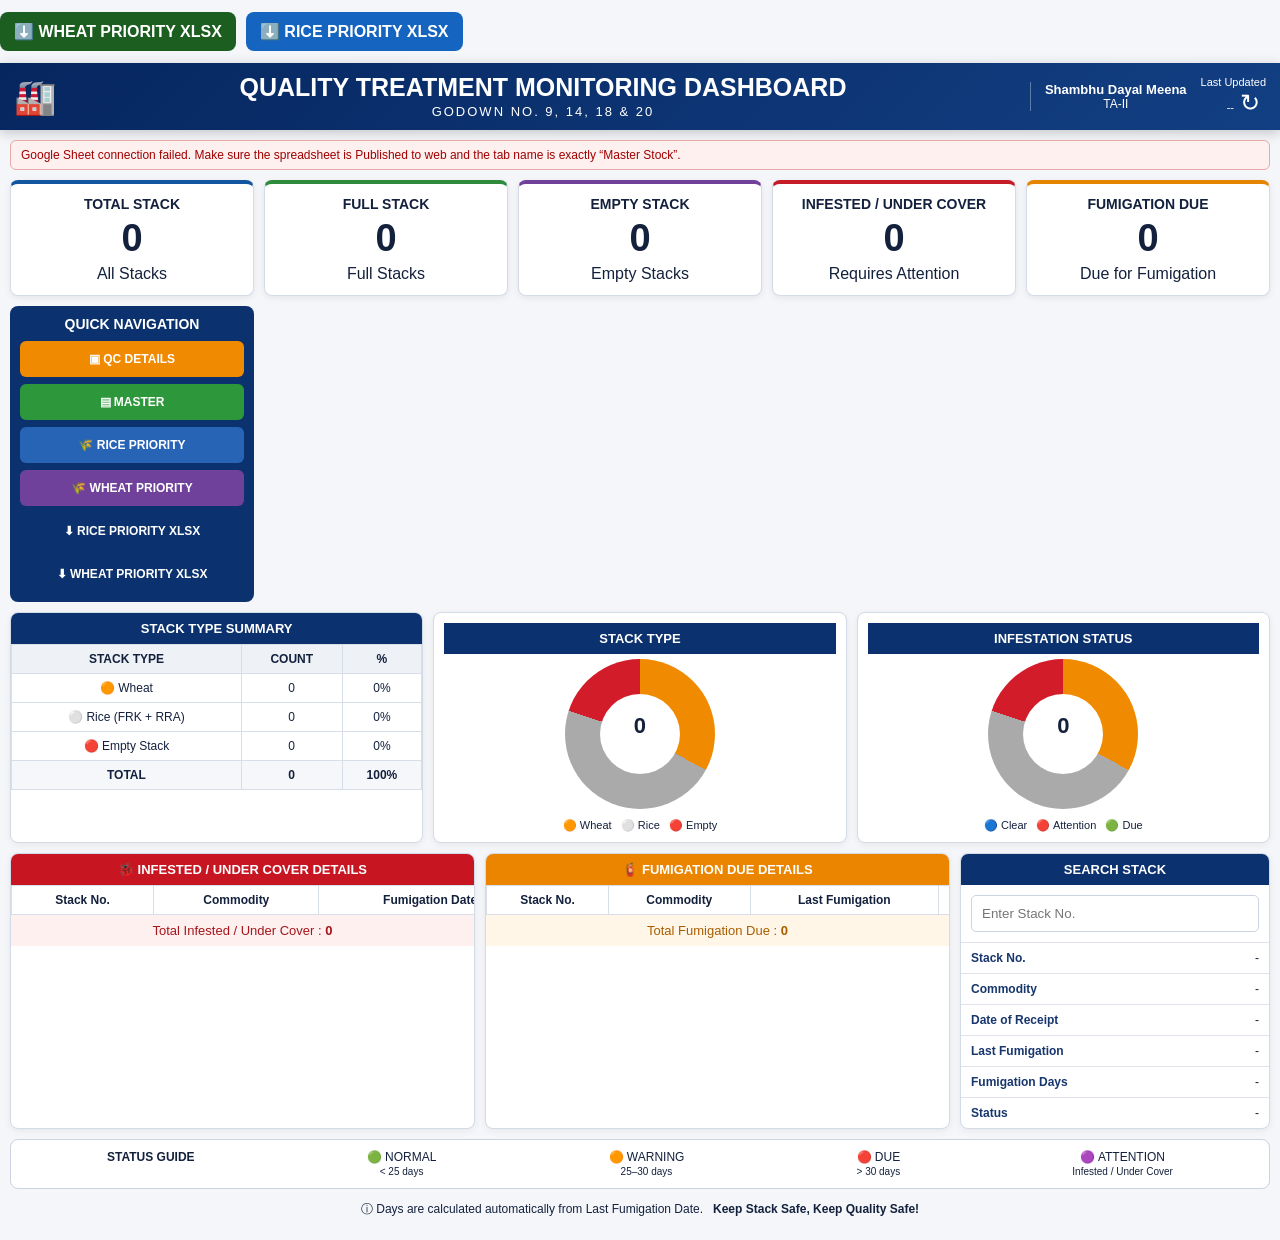
==== index.html @ 3ed51e04 "Add files via upload" ====
<!doctype html>
<html lang="en">
<head>
<meta charset="utf-8">
<meta name="viewport" content="width=device-width,initial-scale=1,viewport-fit=cover">
<title>Quality Treatment Monitoring Dashboard</title>
<style>
*{box-sizing:border-box}body{margin:0;font-family:Arial,Helvetica,sans-serif;background:#f4f6fa;color:#14213d}
.top{background:linear-gradient(135deg,#06265f,#123f83);color:#fff;padding:10px 14px;display:flex;align-items:center;gap:14px;box-shadow:0 3px 12px #0003}
.logo{font-size:34px}.title{flex:1;text-align:center}.title b{display:block;font-size:25px}.title small{font-size:13px;letter-spacing:2px}.person{text-align:center;border-left:1px solid #ffffff55;padding-left:14px;font-size:12px}.person b{display:block;font-size:13px}.updated{font-size:11px;text-align:right;white-space:nowrap}.updated button{border:0;background:none;color:white;font-size:24px;cursor:pointer}
.wrap{padding:10px;max-width:1500px;margin:auto}.live{background:#eaf8ee;border:1px solid #b7dfc1;border-radius:6px;padding:7px 10px;font-size:12px;margin-bottom:10px;color:#176b2c}.live.err{background:#fff0f0;border-color:#e4aaaa;color:#a00000}
.kpis{display:grid;grid-template-columns:repeat(5,1fr);gap:10px}.card{background:#fff;border:1px solid #d5dce7;border-radius:8px;text-align:center;padding:12px;box-shadow:0 2px 7px #00000012}.card .lab{font-weight:800;font-size:14px}.card .num{font-size:38px;font-weight:900;margin:5px}.blue{border-top:4px solid #1455a0}.green{border-top:4px solid #2e8b3c}.purple{border-top:4px solid #71409b}.red{border-top:4px solid #c51d27}.orange{border-top:4px solid #e58400}
.quick{background:#0b326e;color:#fff;border-radius:8px;padding:10px;display:flex;flex-direction:column;gap:7px}.quick h3{text-align:center;margin:0 0 2px;font-size:14px}.q{color:#fff;text-decoration:none;text-align:center;padding:11px;border-radius:6px;font-weight:800;font-size:12px}.q1{background:#f08a00}.q2{background:#2d983b}.q3{background:#2864b6}.q4{background:#70419a}
.kpis .quick{grid-column:auto}
.grid{display:grid;grid-template-columns:1fr 1fr 1fr;gap:10px;margin-top:10px}.panel,.detail,.search{background:#fff;border:1px solid #d3dbe7;border-radius:8px;overflow:hidden;box-shadow:0 2px 7px #00000010}.panel h3,.detail h3,.search h3{margin:0;background:#0b326e;color:#fff;text-align:center;padding:8px;font-size:13px}.panel table,.detail table{width:100%;border-collapse:collapse;font-size:12px}.panel th,.panel td,.detail th,.detail td{border:1px solid #d8dee8;padding:7px;text-align:center}.panel th{background:#eef2f7}.total{font-weight:800;background:#f5f7fa}
.donutbox{padding:10px;text-align:center}.donut{width:150px;height:150px;border-radius:50%;margin:5px auto 10px;background:conic-gradient(#f08a00 0 33%,#aaa 33% 80%,#d21c29 80% 100%);position:relative}.donut:after{content:"";position:absolute;inset:35px;background:white;border-radius:50%}.donut span{position:absolute;z-index:2;left:0;right:0;top:54px;font-weight:900;font-size:22px}.legend{font-size:11px;display:flex;justify-content:center;gap:12px;flex-wrap:wrap}
.details{display:grid;grid-template-columns:1fr 1fr 310px;gap:10px;margin-top:10px}.detail h3.redh{background:#c71622}.detail h3.orh{background:#eb8500}.detail table{min-width:620px}.scroll{overflow:auto;max-height:280px}.foot{text-align:center;padding:8px;background:#fff0f0;color:#a5151b;font-size:13px}.orfoot{background:#fff6e8;color:#a85d00}
.search input{width:calc(100% - 20px);margin:10px;padding:10px;border:1px solid #cbd4e0;border-radius:5px}.res{display:flex;justify-content:space-between;padding:8px 10px;border-top:1px solid #e0e4ea;font-size:12px}.res b{color:#17366e}.guide{margin-top:10px;background:#fff;border:1px solid #cbd4e0;border-radius:8px;padding:10px;display:flex;justify-content:space-around;text-align:center;font-size:12px}.note{text-align:center;padding:12px;font-size:12px}
@media(max-width:900px){.top{gap:7px;padding:7px}.logo{font-size:24px}.title b{font-size:15px}.title small{font-size:8px;letter-spacing:1px}.person{font-size:9px;padding-left:7px}.person b{font-size:10px}.updated{font-size:8px}.updated button{font-size:18px}.kpis{grid-template-columns:repeat(2,1fr)}.kpis .quick{grid-column:1/-1}.grid{grid-template-columns:1fr 1fr}.details{grid-template-columns:1fr}.search{order:3}.guide{gap:8px;flex-wrap:wrap}}
@media(max-width:560px){.grid{grid-template-columns:1fr}.kpis{grid-template-columns:repeat(2,1fr)}.card .num{font-size:30px}.card .lab{font-size:11px}.wrap{padding:6px}}
</style>
</head>
<body>

<div id="priorityDownloads" style="display:flex;gap:10px;flex-wrap:wrap;margin:12px 0;">
  <a href="Wheat_Priority.xlsx" download="Wheat_Priority.xlsx"
     style="display:inline-block;padding:10px 14px;border-radius:8px;background:#1b5e20;color:#fff;text-decoration:none;font-weight:700;">
     ⬇️ WHEAT PRIORITY XLSX
  </a>
  <a href="Rice_Priority.xlsx" download="Rice_Priority.xlsx"
     style="display:inline-block;padding:10px 14px;border-radius:8px;background:#1565c0;color:#fff;text-decoration:none;font-weight:700;">
     ⬇️ RICE PRIORITY XLSX
  </a>
</div>

<header class="top">
  <div class="logo">🏭</div>
  <div class="title"><b>QUALITY TREATMENT MONITORING DASHBOARD</b><small>GODOWN NO. 9, 14, 18 &amp; 20</small></div>
  <div class="person"><b>Shambhu Dayal Meena</b><span>TA-II</span></div>
  <div class="updated">Last Updated<br><span id="updated">--</span><button onclick="loadSheet()">↻</button></div>
</header>

<main class="wrap">
<div id="live" class="live">Connecting to Google Sheet…</div>

<section class="kpis">
  <div class="card blue"><div class="lab">TOTAL STACK</div><div class="num" id="total">0</div>All Stacks</div>
  <div class="card green"><div class="lab">FULL STACK</div><div class="num" id="full">0</div>Full Stacks</div>
  <div class="card purple"><div class="lab">EMPTY STACK</div><div class="num" id="empty">0</div>Empty Stacks</div>
  <div class="card red"><div class="lab">INFESTED / UNDER COVER</div><div class="num" id="attention">0</div>Requires Attention</div>
  <div class="card orange"><div class="lab">FUMIGATION DUE</div><div class="num" id="due">0</div>Due for Fumigation</div>
  <aside class="quick">
    <h3>QUICK NAVIGATION</h3>
    <a class="q q1" id="qc">▣ QC DETAILS</a><a class="q q2" id="master">▤ MASTER</a>
    <a class="q q3" id="rice">🌾 RICE PRIORITY</a><a class="q q4" id="wheat">🌾 WHEAT PRIORITY</a><a class="q q5" id="riceXlsx">⬇ RICE PRIORITY XLSX</a><a class="q q6" id="wheatXlsx">⬇ WHEAT PRIORITY XLSX</a>
  </aside>
</section>

<section class="grid">
  <div class="panel"><h3>STACK TYPE SUMMARY</h3><table><thead><tr><th>STACK TYPE</th><th>COUNT</th><th>%</th></tr></thead><tbody>
    <tr><td>🟠 Wheat</td><td id="wheatN">0</td><td id="wheatP">0%</td></tr>
    <tr><td>⚪ Rice (FRK + RRA)</td><td id="riceN">0</td><td id="riceP">0%</td></tr>
    <tr><td>🔴 Empty Stack</td><td id="emptyN">0</td><td id="emptyP">0%</td></tr>
    <tr class="total"><td>TOTAL</td><td id="totalN">0</td><td>100%</td></tr>
  </tbody></table></div>
  <div class="panel donutbox"><h3>STACK TYPE</h3><div class="donut" id="stackDonut"><span id="donutText">0</span></div><div class="legend">🟠 Wheat &nbsp; ⚪ Rice &nbsp; 🔴 Empty</div></div>
  <div class="panel donutbox"><h3>INFESTATION STATUS</h3><div class="donut" id="statusDonut"><span id="clearText">0</span></div><div class="legend">🔵 Clear &nbsp; 🔴 Attention &nbsp; 🟢 Due</div></div>
</section>

<section class="details">
  <div class="detail"><h3 class="redh">🐞 INFESTED / UNDER COVER DETAILS</h3><div class="scroll"><table><thead><tr><th>Stack No.</th><th>Commodity</th><th>Fumigation Date</th><th>Days</th></tr></thead><tbody id="attBody"></tbody></table></div><div class="foot">Total Infested / Under Cover : <b id="attTotal">0</b></div></div>
  <div class="detail"><h3 class="orh">🧯 FUMIGATION DUE DETAILS</h3><div class="scroll"><table><thead><tr><th>Stack No.</th><th>Commodity</th><th>Last Fumigation</th><th>Days</th><th>Status</th></tr></thead><tbody id="dueBody"></tbody></table></div><div class="foot orfoot">Total Fumigation Due : <b id="dueTotal">0</b></div></div>
  <div class="search"><h3>SEARCH STACK</h3><input id="search" placeholder="Enter Stack No.">
    <div class="res"><b>Stack No.</b><span id="s1">-</span></div><div class="res"><b>Commodity</b><span id="s2">-</span></div><div class="res"><b>Date of Receipt</b><span id="s3">-</span></div><div class="res"><b>Last Fumigation</b><span id="s4">-</span></div><div class="res"><b>Fumigation Days</b><span id="s5">-</span></div><div class="res"><b>Status</b><span id="s6">-</span></div>
  </div>
</section>

<div class="guide"><b>STATUS GUIDE</b><span>🟢 NORMAL<br><small>&lt; 25 days</small></span><span>🟠 WARNING<br><small>25–30 days</small></span><span>🔴 DUE<br><small>&gt; 30 days</small></span><span>🟣 ATTENTION<br><small>Infested / Under Cover</small></span></div>
<div class="note">ⓘ Days are calculated automatically from Last Fumigation Date. &nbsp; <b>Keep Stack Safe, Keep Quality Safe!</b></div>
</main>

<script>
const SHEET_ID="1igJ0rzEp3txMDdhjwjrMB5V9BkJcyjt74g1xWh3YSHo";
const SHEET="Master Stock";
const SHEET_URL="https://docs.google.com/spreadsheets/d/"+SHEET_ID+"/edit";
document.getElementById("qc").href=SHEET_URL;
document.getElementById("master").href=SHEET_URL;
document.getElementById("rice").href="Rice_Priority.xlsx";
document.getElementById("wheat").href="Wheat_Priority.xlsx";
document.getElementById("riceXlsx").href="Rice_Priority.xlsx";
document.getElementById("wheatXlsx").href="Wheat_Priority.xlsx";
let rows=[],headers=[];

function norm(v){return String(v??"").toLowerCase().replace(/[^a-z0-9]+/g," ").trim()}
function col(names){for(const x of names){let i=headers.findIndex(h=>norm(h)===norm(x));if(i>=0)return i}for(const x of names){let i=headers.findIndex(h=>norm(h).includes(norm(x)));if(i>=0)return i}return -1}
function cell(r,i){return i<0?"":String(r[i]??"").trim()}
function dateObj(v){
 if(!v)return null;
 let m=v.match(/^(\d{1,2})[.\/-](\d{1,2})[.\/-](\d{2,4})$/);
 if(m){let y=+m[3];if(y<100)y+=2000;return new Date(y,+m[2]-1,+m[1])}
 let d=new Date(v);return isNaN(d)?null:d
}
function dayCount(v){let d=dateObj(v);return d?Math.max(0,Math.floor((Date.now()-d)/86400000)):""}
function esc(v){return String(v??"").replace(/[&<>"]/g,m=>({"&":"&amp;","<":"&lt;",">":"&gt;",'"':"&quot;"}[m]))}
function pct(n,t){return t?((n/t)*100).toFixed(1)+"%":"0%"}

function gviz(){
 return new Promise((resolve,reject)=>{
   const cb="sheetCB_"+Date.now()+"_"+Math.floor(Math.random()*9999);
   const s=document.createElement("script");
   let done=false;
   const clean=()=>{clearTimeout(timer);s.remove();try{delete window[cb]}catch(e){}};
   const timer=setTimeout(()=>{if(!done){done=true;clean();reject(new Error("timeout"))}},15000);
   window[cb]=o=>{if(done)return;done=true;clean();resolve(o)};
   s.onerror=()=>{if(done)return;done=true;clean();reject(new Error("Google request failed"))};
   const base="https://docs.google.com/spreadsheets/d/"+SHEET_ID+"/gviz/tq";
   s.src=base+"?sheet="+encodeURIComponent(SHEET)+"&tqx="+encodeURIComponent("out:json;responseHandler:"+cb)+"&tq="+encodeURIComponent("select *")+"&_="+Date.now();
   document.head.appendChild(s);
 });
}

async function loadSheet(){
 const live=document.getElementById("live");live.className="live";live.textContent="Connecting to Google Sheet…";
 try{
   const o=await gviz();
   if(!o||o.status==="error")throw new Error(o?.errors?.[0]?.message||"Google Sheet error");
   headers=(o.table?.cols||[]).map(c=>c.label||c.id||"");
   const raw=(o.table?.rows||[]).map(r=>(r.c||[]).map(c=>c?((c.f??c.v??"")):""));
   const ix={
    stack:col(["Stack No.","Stack"]),comm:col(["Commodity / Crop Year","Commodity","Crop Year"]),
    receipt:col(["Receipt Date","RDate of receipt","Date of Receipt"]),status:col(["Status","QC Status"]),
    fum:col(["Fumigation Date"]),last:col(["LAST FUMIGATION","Last Fumigation Date","Last Fumigation"]),
    remarks:col(["QC Remarks","Remarks"]),cover:col(["UnderCover_Flag"]),due:col(["DegassingDue_Flag"])
   };
   rows=raw.filter(r=>r.some(v=>String(v).trim()!=="")).map(r=>{
     const st=cell(r,ix.status),rm=cell(r,ix.remarks),last=cell(r,ix.last)||cell(r,ix.fum),days=dayCount(last);
     const text=norm(st+" "+rm);
     const coverRaw=norm(cell(r,ix.cover));
     const coverExplicit=/under cover|undercover/.test(text) ||
       (ix.cover>=0 && /^(true|yes|1|on|under cover|undercover)$/.test(coverRaw));
     const inf=/infest/.test(text);
     return {stack:cell(r,ix.stack),comm:cell(r,ix.comm),receipt:cell(r,ix.receipt),status:st,fum:cell(r,ix.fum),last,days,
       inf,cover:coverExplicit,
       due:/due/.test(text)||((ix.due>=0)&&/^(true|yes|1|on|due)$/.test(norm(cell(r,ix.due))))||(days!==""&&days>30),
       empty:/empty/.test(text)};
   });
   render();
   live.textContent="● LIVE — Master Stock connected • "+rows.length+" rows";
   document.getElementById("updated").textContent=new Date().toLocaleString("en-IN",{day:"2-digit",month:"2-digit",year:"2-digit",hour:"2-digit",minute:"2-digit"});
 }catch(e){
   live.className="live err";
   live.textContent="Google Sheet connection failed. Make sure the spreadsheet is Published to web and the tab name is exactly “Master Stock”.";
   console.error(e);
 }
}
function render(){
 const total=rows.length, empty=rows.filter(x=>x.empty).length;
 const wheat=rows.filter(x=>/wheat/.test(norm(x.comm))).length;
 const rice=rows.filter(x=>/rice|frk|rra/.test(norm(x.comm))&&!/wheat/.test(norm(x.comm))).length;
 const att=rows.filter(x=>x.inf||x.cover), due=rows.filter(x=>x.due&&!x.inf&&!x.cover), clear=Math.max(0,total-att.length-due.length);
 document.getElementById("total").textContent=total;document.getElementById("full").textContent=Math.max(0,total-empty);document.getElementById("empty").textContent=empty;
 document.getElementById("attention").textContent=att.length;document.getElementById("due").textContent=due.length;
 document.getElementById("wheatN").textContent=wheat;document.getElementById("riceN").textContent=rice;document.getElementById("emptyN").textContent=empty;document.getElementById("totalN").textContent=total;
 document.getElementById("wheatP").textContent=pct(wheat,total);document.getElementById("riceP").textContent=pct(rice,total);document.getElementById("emptyP").textContent=pct(empty,total);
 document.getElementById("donutText").textContent=total;document.getElementById("clearText").textContent=clear;document.getElementById("attTotal").textContent=att.length;document.getElementById("dueTotal").textContent=due.length;
 document.getElementById("stackDonut").style.background=`conic-gradient(#f08a00 0 ${wheat/Math.max(1,total)*100}%,#aaa ${wheat/Math.max(1,total)*100}% ${(wheat+rice)/Math.max(1,total)*100}%,#d21c29 ${(wheat+rice)/Math.max(1,total)*100}% 100%)`;
 document.getElementById("statusDonut").style.background=`conic-gradient(#3478c7 0 ${clear/Math.max(1,total)*100}%,#c51d27 ${clear/Math.max(1,total)*100}% ${(clear+att.length)/Math.max(1,total)*100}%,#80a63b ${(clear+att.length)/Math.max(1,total)*100}% 100%)`;
 document.getElementById("attBody").innerHTML=att.length?att.map(x=>`<tr><td>${esc(x.stack)}</td><td>${esc(x.comm)}</td><td>${esc(x.fum)}</td><td>${esc(x.days)}</td></tr>`).join(""):`<tr><td colspan="4">No stacks found</td></tr>`;
 document.getElementById("dueBody").innerHTML=due.length?due.map(x=>`<tr><td>${esc(x.stack)}</td><td>${esc(x.comm)}</td><td>${esc(x.last)}</td><td>${esc(x.days)}</td><td><b>DUE (&gt;30)</b></td></tr>`).join(""):`<tr><td colspan="5">No stacks found</td></tr>`;
}
document.getElementById("search").addEventListener("input",e=>{
 const q=norm(e.target.value),x=rows.find(r=>norm(r.stack)===q||norm(r.stack).includes(q));
 const a=x?[x.stack,x.comm,x.receipt,x.last,x.days,x.status]:["-","-","-","-","-","-"];
 ["s1","s2","s3","s4","s5","s6"].forEach((id,i)=>document.getElementById(id).textContent=a[i]||"-");
});
loadSheet();setInterval(loadSheet,30000);
</script>
</body>
</html>
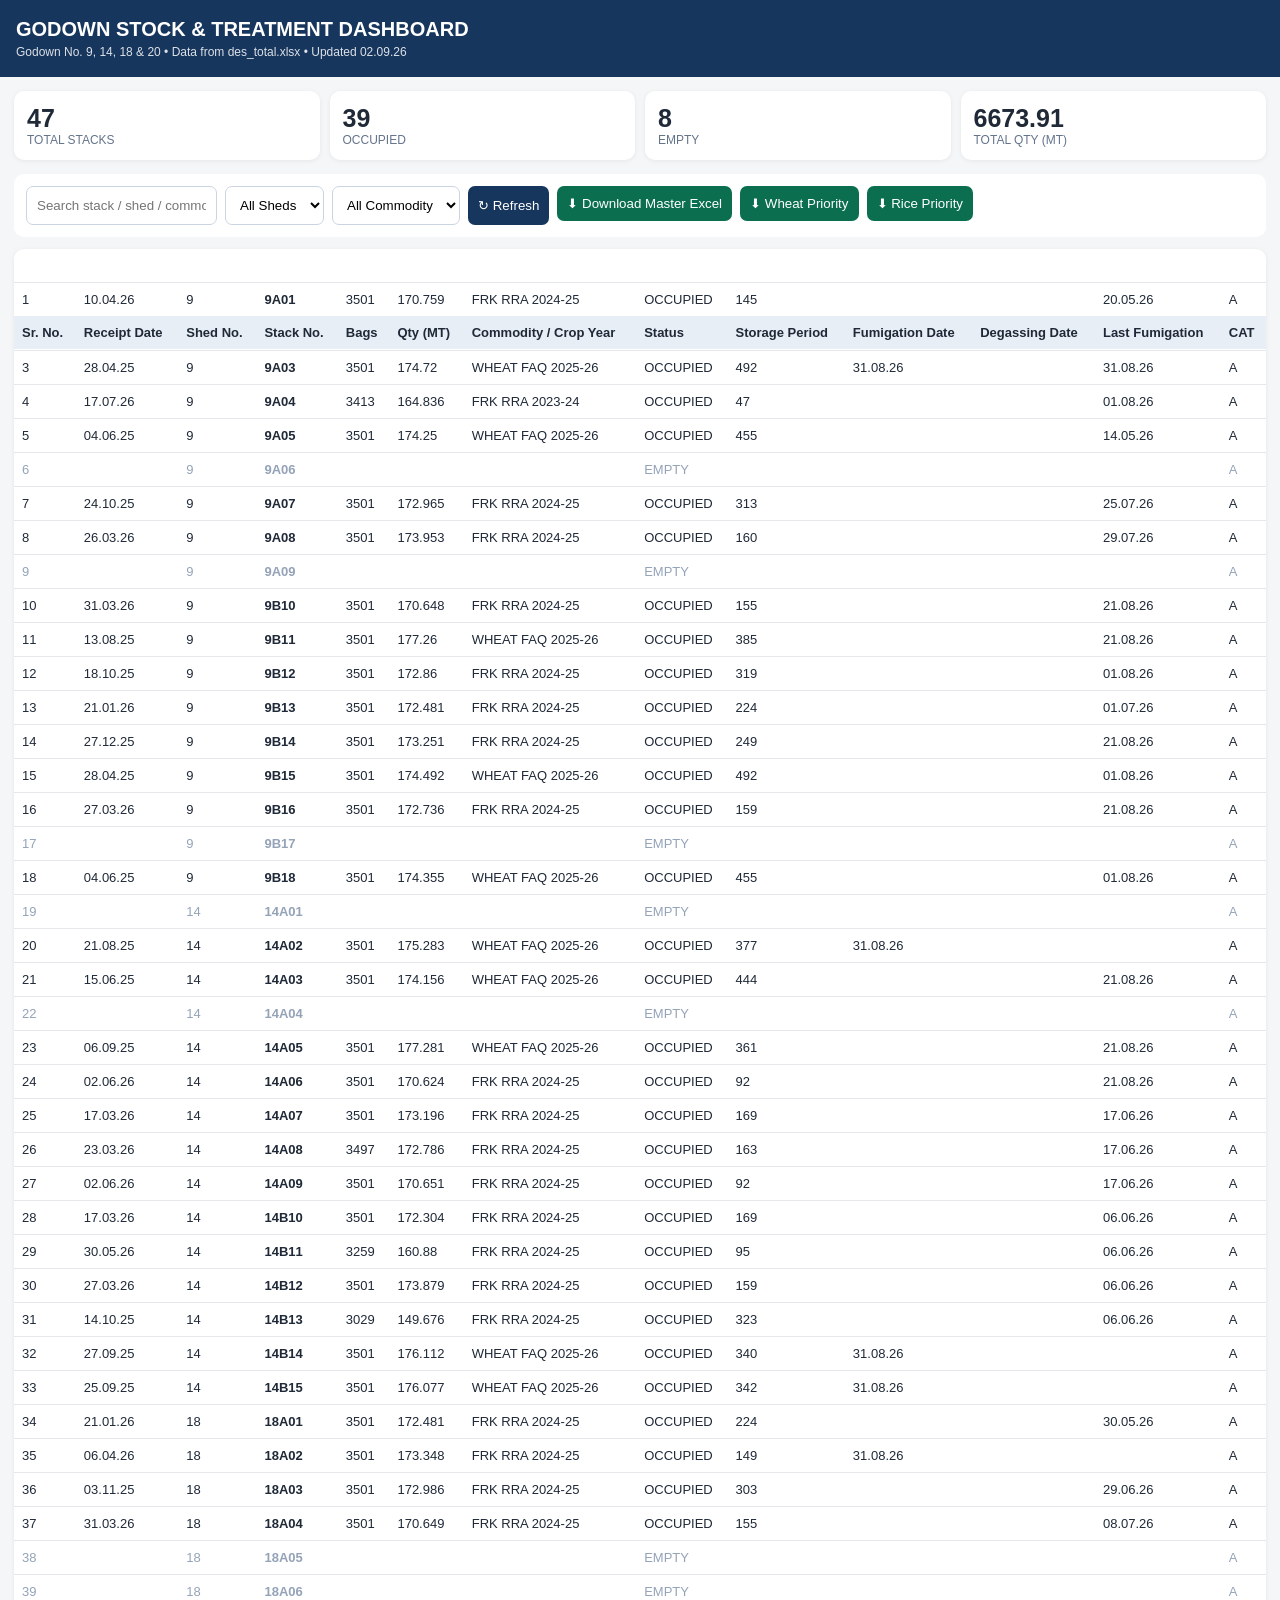
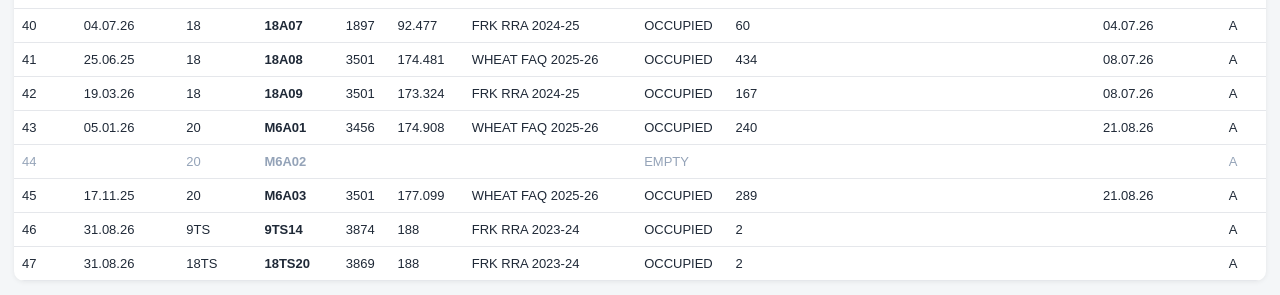
==== commit 07c4819f: "Add files via upload" ====
--- a/index.html
+++ b/index.html
@@ -1,179 +1,24 @@
 <!doctype html>
-<html lang="en">
-<head>
-<meta charset="utf-8">
-<meta name="viewport" content="width=device-width,initial-scale=1,viewport-fit=cover">
-<title>Quality Treatment Monitoring Dashboard</title>
+<html lang="en"><head><meta charset="utf-8"><meta name="viewport" content="width=device-width,initial-scale=1">
+<title>Godown Stock & Treatment Dashboard</title>
 <style>
-*{box-sizing:border-box}body{margin:0;font-family:Arial,Helvetica,sans-serif;background:#f4f6fa;color:#14213d}
-.top{background:linear-gradient(135deg,#06265f,#123f83);color:#fff;padding:10px 14px;display:flex;align-items:center;gap:14px;box-shadow:0 3px 12px #0003}
-.logo{font-size:34px}.title{flex:1;text-align:center}.title b{display:block;font-size:25px}.title small{font-size:13px;letter-spacing:2px}.person{text-align:center;border-left:1px solid #ffffff55;padding-left:14px;font-size:12px}.person b{display:block;font-size:13px}.updated{font-size:11px;text-align:right;white-space:nowrap}.updated button{border:0;background:none;color:white;font-size:24px;cursor:pointer}
-.wrap{padding:10px;max-width:1500px;margin:auto}.live{background:#eaf8ee;border:1px solid #b7dfc1;border-radius:6px;padding:7px 10px;font-size:12px;margin-bottom:10px;color:#176b2c}.live.err{background:#fff0f0;border-color:#e4aaaa;color:#a00000}
-.kpis{display:grid;grid-template-columns:repeat(5,1fr);gap:10px}.card{background:#fff;border:1px solid #d5dce7;border-radius:8px;text-align:center;padding:12px;box-shadow:0 2px 7px #00000012}.card .lab{font-weight:800;font-size:14px}.card .num{font-size:38px;font-weight:900;margin:5px}.blue{border-top:4px solid #1455a0}.green{border-top:4px solid #2e8b3c}.purple{border-top:4px solid #71409b}.red{border-top:4px solid #c51d27}.orange{border-top:4px solid #e58400}
-.quick{background:#0b326e;color:#fff;border-radius:8px;padding:10px;display:flex;flex-direction:column;gap:7px}.quick h3{text-align:center;margin:0 0 2px;font-size:14px}.q{color:#fff;text-decoration:none;text-align:center;padding:11px;border-radius:6px;font-weight:800;font-size:12px}.q1{background:#f08a00}.q2{background:#2d983b}.q3{background:#2864b6}.q4{background:#70419a}
-.kpis .quick{grid-column:auto}
-.grid{display:grid;grid-template-columns:1fr 1fr 1fr;gap:10px;margin-top:10px}.panel,.detail,.search{background:#fff;border:1px solid #d3dbe7;border-radius:8px;overflow:hidden;box-shadow:0 2px 7px #00000010}.panel h3,.detail h3,.search h3{margin:0;background:#0b326e;color:#fff;text-align:center;padding:8px;font-size:13px}.panel table,.detail table{width:100%;border-collapse:collapse;font-size:12px}.panel th,.panel td,.detail th,.detail td{border:1px solid #d8dee8;padding:7px;text-align:center}.panel th{background:#eef2f7}.total{font-weight:800;background:#f5f7fa}
-.donutbox{padding:10px;text-align:center}.donut{width:150px;height:150px;border-radius:50%;margin:5px auto 10px;background:conic-gradient(#f08a00 0 33%,#aaa 33% 80%,#d21c29 80% 100%);position:relative}.donut:after{content:"";position:absolute;inset:35px;background:white;border-radius:50%}.donut span{position:absolute;z-index:2;left:0;right:0;top:54px;font-weight:900;font-size:22px}.legend{font-size:11px;display:flex;justify-content:center;gap:12px;flex-wrap:wrap}
-.details{display:grid;grid-template-columns:1fr 1fr 310px;gap:10px;margin-top:10px}.detail h3.redh{background:#c71622}.detail h3.orh{background:#eb8500}.detail table{min-width:620px}.scroll{overflow:auto;max-height:280px}.foot{text-align:center;padding:8px;background:#fff0f0;color:#a5151b;font-size:13px}.orfoot{background:#fff6e8;color:#a85d00}
-.search input{width:calc(100% - 20px);margin:10px;padding:10px;border:1px solid #cbd4e0;border-radius:5px}.res{display:flex;justify-content:space-between;padding:8px 10px;border-top:1px solid #e0e4ea;font-size:12px}.res b{color:#17366e}.guide{margin-top:10px;background:#fff;border:1px solid #cbd4e0;border-radius:8px;padding:10px;display:flex;justify-content:space-around;text-align:center;font-size:12px}.note{text-align:center;padding:12px;font-size:12px}
-@media(max-width:900px){.top{gap:7px;padding:7px}.logo{font-size:24px}.title b{font-size:15px}.title small{font-size:8px;letter-spacing:1px}.person{font-size:9px;padding-left:7px}.person b{font-size:10px}.updated{font-size:8px}.updated button{font-size:18px}.kpis{grid-template-columns:repeat(2,1fr)}.kpis .quick{grid-column:1/-1}.grid{grid-template-columns:1fr 1fr}.details{grid-template-columns:1fr}.search{order:3}.guide{gap:8px;flex-wrap:wrap}}
-@media(max-width:560px){.grid{grid-template-columns:1fr}.kpis{grid-template-columns:repeat(2,1fr)}.card .num{font-size:30px}.card .lab{font-size:11px}.wrap{padding:6px}}
-</style>
-</head>
-<body>
-
-<div id="priorityDownloads" style="display:flex;gap:10px;flex-wrap:wrap;margin:12px 0;">
-  <a href="Wheat_Priority.xlsx" download="Wheat_Priority.xlsx"
-     style="display:inline-block;padding:10px 14px;border-radius:8px;background:#1b5e20;color:#fff;text-decoration:none;font-weight:700;">
-     ⬇️ WHEAT PRIORITY XLSX
-  </a>
-  <a href="Rice_Priority.xlsx" download="Rice_Priority.xlsx"
-     style="display:inline-block;padding:10px 14px;border-radius:8px;background:#1565c0;color:#fff;text-decoration:none;font-weight:700;">
-     ⬇️ RICE PRIORITY XLSX
-  </a>
+body{font-family:Arial,sans-serif;margin:0;background:#f4f6f8;color:#1f2937}header{background:#17365d;color:white;padding:18px 16px;position:sticky;top:0;z-index:3}h1{font-size:20px;margin:0 0 4px}.sub{font-size:12px;opacity:.85}.wrap{padding:14px;max-width:1400px;margin:auto}.cards{display:grid;grid-template-columns:repeat(4,1fr);gap:10px;margin-bottom:14px}.card{background:white;border-radius:10px;padding:13px;box-shadow:0 1px 5px #0001}.num{font-size:25px;font-weight:bold}.label{font-size:12px;color:#64748b}.toolbar{background:white;padding:12px;border-radius:10px;margin-bottom:12px;display:flex;gap:8px;flex-wrap:wrap}input,select,button{padding:10px;border:1px solid #cbd5e1;border-radius:7px;background:white}button{cursor:pointer;background:#17365d;color:white;border:0}.tablebox{background:white;border-radius:10px;overflow:auto;box-shadow:0 1px 5px #0001}table{border-collapse:collapse;width:100%;min-width:1050px}th,td{padding:9px 8px;border-bottom:1px solid #e5e7eb;text-align:left;font-size:13px;white-space:nowrap}th{background:#e8eef6;position:sticky;top:67px;z-index:2}.empty{color:#94a3b8}.download{background:#0b6e4f}@media(max-width:800px){.cards{grid-template-columns:repeat(2,1fr)}h1{font-size:17px}}
+</style></head><body>
+<header><h1>GODOWN STOCK & TREATMENT DASHBOARD</h1><div class="sub">Godown No. 9, 14, 18 & 20 • Data from des_total.xlsx • Updated 02.09.26</div></header>
+<div class="wrap">
+<div class="cards"><div class="card"><div class="num" id="total">0</div><div class="label">TOTAL STACKS</div></div><div class="card"><div class="num" id="occupied">0</div><div class="label">OCCUPIED</div></div><div class="card"><div class="num" id="empty">0</div><div class="label">EMPTY</div></div><div class="card"><div class="num" id="qty">0</div><div class="label">TOTAL QTY (MT)</div></div></div>
+<div class="toolbar"><input id="search" placeholder="Search stack / shed / commodity..." oninput="render()"><select id="shed" onchange="render()"><option value="">All Sheds</option><option>9</option><option>14</option><option>18</option><option>20</option></select><select id="type" onchange="render()"><option value="">All Commodity</option><option value="WHEAT">Wheat</option><option value="RICE">Rice</option></select><button onclick="location.reload()">↻ Refresh</button>
+<a href="Godown_Master_Stock.xlsx" download><button class="download">⬇ Download Master Excel</button></a><a href="Wheat_Priority.xlsx" download><button class="download">⬇ Wheat Priority</button></a><a href="Rice_Priority.xlsx" download><button class="download">⬇ Rice Priority</button></a></div>
+<div class="tablebox"><table><thead><tr><th>Sr. No.</th><th>Receipt Date</th><th>Shed No.</th><th>Stack No.</th><th>Bags</th><th>Qty (MT)</th><th>Commodity / Crop Year</th><th>Status</th><th>Storage Period</th><th>Fumigation Date</th><th>Degassing Date</th><th>Last Fumigation</th><th>CAT</th></tr></thead><tbody id="body"></tbody></table></div>
 </div>
-
-<header class="top">
-  <div class="logo">🏭</div>
-  <div class="title"><b>QUALITY TREATMENT MONITORING DASHBOARD</b><small>GODOWN NO. 9, 14, 18 &amp; 20</small></div>
-  <div class="person"><b>Shambhu Dayal Meena</b><span>TA-II</span></div>
-  <div class="updated">Last Updated<br><span id="updated">--</span><button onclick="loadSheet()">↻</button></div>
-</header>
-
-<main class="wrap">
-<div id="live" class="live">Connecting to Google Sheet…</div>
-
-<section class="kpis">
-  <div class="card blue"><div class="lab">TOTAL STACK</div><div class="num" id="total">0</div>All Stacks</div>
-  <div class="card green"><div class="lab">FULL STACK</div><div class="num" id="full">0</div>Full Stacks</div>
-  <div class="card purple"><div class="lab">EMPTY STACK</div><div class="num" id="empty">0</div>Empty Stacks</div>
-  <div class="card red"><div class="lab">INFESTED / UNDER COVER</div><div class="num" id="attention">0</div>Requires Attention</div>
-  <div class="card orange"><div class="lab">FUMIGATION DUE</div><div class="num" id="due">0</div>Due for Fumigation</div>
-  <aside class="quick">
-    <h3>QUICK NAVIGATION</h3>
-    <a class="q q1" id="qc">▣ QC DETAILS</a><a class="q q2" id="master">▤ MASTER</a>
-    <a class="q q3" id="rice">🌾 RICE PRIORITY</a><a class="q q4" id="wheat">🌾 WHEAT PRIORITY</a><a class="q q5" id="riceXlsx">⬇ RICE PRIORITY XLSX</a><a class="q q6" id="wheatXlsx">⬇ WHEAT PRIORITY XLSX</a>
-  </aside>
-</section>
-
-<section class="grid">
-  <div class="panel"><h3>STACK TYPE SUMMARY</h3><table><thead><tr><th>STACK TYPE</th><th>COUNT</th><th>%</th></tr></thead><tbody>
-    <tr><td>🟠 Wheat</td><td id="wheatN">0</td><td id="wheatP">0%</td></tr>
-    <tr><td>⚪ Rice (FRK + RRA)</td><td id="riceN">0</td><td id="riceP">0%</td></tr>
-    <tr><td>🔴 Empty Stack</td><td id="emptyN">0</td><td id="emptyP">0%</td></tr>
-    <tr class="total"><td>TOTAL</td><td id="totalN">0</td><td>100%</td></tr>
-  </tbody></table></div>
-  <div class="panel donutbox"><h3>STACK TYPE</h3><div class="donut" id="stackDonut"><span id="donutText">0</span></div><div class="legend">🟠 Wheat &nbsp; ⚪ Rice &nbsp; 🔴 Empty</div></div>
-  <div class="panel donutbox"><h3>INFESTATION STATUS</h3><div class="donut" id="statusDonut"><span id="clearText">0</span></div><div class="legend">🔵 Clear &nbsp; 🔴 Attention &nbsp; 🟢 Due</div></div>
-</section>
-
-<section class="details">
-  <div class="detail"><h3 class="redh">🐞 INFESTED / UNDER COVER DETAILS</h3><div class="scroll"><table><thead><tr><th>Stack No.</th><th>Commodity</th><th>Fumigation Date</th><th>Days</th></tr></thead><tbody id="attBody"></tbody></table></div><div class="foot">Total Infested / Under Cover : <b id="attTotal">0</b></div></div>
-  <div class="detail"><h3 class="orh">🧯 FUMIGATION DUE DETAILS</h3><div class="scroll"><table><thead><tr><th>Stack No.</th><th>Commodity</th><th>Last Fumigation</th><th>Days</th><th>Status</th></tr></thead><tbody id="dueBody"></tbody></table></div><div class="foot orfoot">Total Fumigation Due : <b id="dueTotal">0</b></div></div>
-  <div class="search"><h3>SEARCH STACK</h3><input id="search" placeholder="Enter Stack No.">
-    <div class="res"><b>Stack No.</b><span id="s1">-</span></div><div class="res"><b>Commodity</b><span id="s2">-</span></div><div class="res"><b>Date of Receipt</b><span id="s3">-</span></div><div class="res"><b>Last Fumigation</b><span id="s4">-</span></div><div class="res"><b>Fumigation Days</b><span id="s5">-</span></div><div class="res"><b>Status</b><span id="s6">-</span></div>
-  </div>
-</section>
-
-<div class="guide"><b>STATUS GUIDE</b><span>🟢 NORMAL<br><small>&lt; 25 days</small></span><span>🟠 WARNING<br><small>25–30 days</small></span><span>🔴 DUE<br><small>&gt; 30 days</small></span><span>🟣 ATTENTION<br><small>Infested / Under Cover</small></span></div>
-<div class="note">ⓘ Days are calculated automatically from Last Fumigation Date. &nbsp; <b>Keep Stack Safe, Keep Quality Safe!</b></div>
-</main>
-
 <script>
-const SHEET_ID="1igJ0rzEp3txMDdhjwjrMB5V9BkJcyjt74g1xWh3YSHo";
-const SHEET="Master Stock";
-const SHEET_URL="https://docs.google.com/spreadsheets/d/"+SHEET_ID+"/edit";
-document.getElementById("qc").href=SHEET_URL;
-document.getElementById("master").href=SHEET_URL;
-document.getElementById("rice").href="Rice_Priority.xlsx";
-document.getElementById("wheat").href="Wheat_Priority.xlsx";
-document.getElementById("riceXlsx").href="Rice_Priority.xlsx";
-document.getElementById("wheatXlsx").href="Wheat_Priority.xlsx";
-let rows=[],headers=[];
-
-function norm(v){return String(v??"").toLowerCase().replace(/[^a-z0-9]+/g," ").trim()}
-function col(names){for(const x of names){let i=headers.findIndex(h=>norm(h)===norm(x));if(i>=0)return i}for(const x of names){let i=headers.findIndex(h=>norm(h).includes(norm(x)));if(i>=0)return i}return -1}
-function cell(r,i){return i<0?"":String(r[i]??"").trim()}
-function dateObj(v){
- if(!v)return null;
- let m=v.match(/^(\d{1,2})[.\/-](\d{1,2})[.\/-](\d{2,4})$/);
- if(m){let y=+m[3];if(y<100)y+=2000;return new Date(y,+m[2]-1,+m[1])}
- let d=new Date(v);return isNaN(d)?null:d
+const DATA=[{"receipt": "10.04.26", "shed": 9, "stack": "9A01", "bags": 3501, "qty": 170.759, "commodity": "FRK  RRA 2024-25", "status": "OCCUPIED", "storage": 145, "fumigation": null, "degassing": null, "lastFumigation": "20.05.26", "category": "A"}, {"receipt": "15.06.25", "shed": 9, "stack": "9A02", "bags": 3501, "qty": 173.685, "commodity": "WHEAT FAQ 2025-26", "status": "OCCUPIED", "storage": 444, "fumigation": null, "degassing": null, "lastFumigation": "25.07.26", "category": "A"}, {"receipt": "28.04.25", "shed": 9, "stack": "9A03", "bags": 3501, "qty": 174.72, "commodity": "WHEAT FAQ 2025-26", "status": "OCCUPIED", "storage": 492, "fumigation": "31.08.26", "degassing": null, "lastFumigation": "31.08.26", "category": "A"}, {"receipt": "17.07.26", "shed": 9, "stack": "9A04", "bags": 3413, "qty": 164.836, "commodity": "FRK  RRA 2023-24", "status": "OCCUPIED", "storage": 47, "fumigation": null, "degassing": null, "lastFumigation": "01.08.26", "category": "A"}, {"receipt": "04.06.25", "shed": 9, "stack": "9A05", "bags": 3501, "qty": 174.25, "commodity": "WHEAT FAQ 2025-26", "status": "OCCUPIED", "storage": 455, "fumigation": null, "degassing": null, "lastFumigation": "14.05.26", "category": "A"}, {"receipt": null, "shed": 9, "stack": "9A06", "bags": null, "qty": null, "commodity": null, "status": "EMPTY", "storage": null, "fumigation": null, "degassing": null, "lastFumigation": null, "category": "A"}, {"receipt": "24.10.25", "shed": 9, "stack": "9A07", "bags": 3501, "qty": 172.965, "commodity": "FRK  RRA 2024-25", "status": "OCCUPIED", "storage": 313, "fumigation": null, "degassing": null, "lastFumigation": "25.07.26", "category": "A"}, {"receipt": "26.03.26", "shed": 9, "stack": "9A08", "bags": 3501, "qty": 173.953, "commodity": "FRK  RRA 2024-25", "status": "OCCUPIED", "storage": 160, "fumigation": null, "degassing": null, "lastFumigation": "29.07.26", "category": "A"}, {"receipt": null, "shed": 9, "stack": "9A09", "bags": null, "qty": null, "commodity": null, "status": "EMPTY", "storage": null, "fumigation": null, "degassing": null, "lastFumigation": null, "category": "A"}, {"receipt": "31.03.26", "shed": 9, "stack": "9B10", "bags": 3501, "qty": 170.648, "commodity": "FRK  RRA 2024-25", "status": "OCCUPIED", "storage": 155, "fumigation": null, "degassing": null, "lastFumigation": "21.08.26", "category": "A"}, {"receipt": "13.08.25", "shed": 9, "stack": "9B11", "bags": 3501, "qty": 177.26, "commodity": "WHEAT FAQ 2025-26", "status": "OCCUPIED", "storage": 385, "fumigation": null, "degassing": null, "lastFumigation": "21.08.26", "category": "A"}, {"receipt": "18.10.25", "shed": 9, "stack": "9B12", "bags": 3501, "qty": 172.86, "commodity": "FRK  RRA 2024-25", "status": "OCCUPIED", "storage": 319, "fumigation": null, "degassing": null, "lastFumigation": "01.08.26", "category": "A"}, {"receipt": "21.01.26", "shed": 9, "stack": "9B13", "bags": 3501, "qty": 172.481, "commodity": "FRK  RRA 2024-25", "status": "OCCUPIED", "storage": 224, "fumigation": null, "degassing": null, "lastFumigation": "01.07.26", "category": "A"}, {"receipt": "27.12.25", "shed": 9, "stack": "9B14", "bags": 3501, "qty": 173.251, "commodity": "FRK  RRA 2024-25", "status": "OCCUPIED", "storage": 249, "fumigation": null, "degassing": null, "lastFumigation": "21.08.26", "category": "A"}, {"receipt": "28.04.25", "shed": 9, "stack": "9B15", "bags": 3501, "qty": 174.492, "commodity": "WHEAT FAQ 2025-26", "status": "OCCUPIED", "storage": 492, "fumigation": null, "degassing": null, "lastFumigation": "01.08.26", "category": "A"}, {"receipt": "27.03.26", "shed": 9, "stack": "9B16", "bags": 3501, "qty": 172.736, "commodity": "FRK  RRA 2024-25", "status": "OCCUPIED", "storage": 159, "fumigation": null, "degassing": null, "lastFumigation": "21.08.26", "category": "A"}, {"receipt": null, "shed": 9, "stack": "9B17", "bags": null, "qty": null, "commodity": null, "status": "EMPTY", "storage": null, "fumigation": null, "degassing": null, "lastFumigation": null, "category": "A"}, {"receipt": "04.06.25", "shed": 9, "stack": "9B18", "bags": 3501, "qty": 174.355, "commodity": "WHEAT FAQ 2025-26", "status": "OCCUPIED", "storage": 455, "fumigation": null, "degassing": null, "lastFumigation": "01.08.26", "category": "A"}, {"receipt": null, "shed": 14, "stack": "14A01", "bags": null, "qty": null, "commodity": null, "status": "EMPTY", "storage": null, "fumigation": null, "degassing": null, "lastFumigation": null, "category": "A"}, {"receipt": "21.08.25", "shed": 14, "stack": "14A02", "bags": 3501, "qty": 175.283, "commodity": "WHEAT FAQ 2025-26", "status": "OCCUPIED", "storage": 377, "fumigation": "31.08.26", "degassing": null, "lastFumigation": null, "category": "A"}, {"receipt": "15.06.25", "shed": 14, "stack": "14A03", "bags": 3501, "qty": 174.156, "commodity": "WHEAT FAQ 2025-26", "status": "OCCUPIED", "storage": 444, "fumigation": null, "degassing": null, "lastFumigation": "21.08.26", "category": "A"}, {"receipt": null, "shed": 14, "stack": "14A04", "bags": null, "qty": null, "commodity": null, "status": "EMPTY", "storage": null, "fumigation": null, "degassing": null, "lastFumigation": null, "category": "A"}, {"receipt": "06.09.25", "shed": 14, "stack": "14A05", "bags": 3501, "qty": 177.281, "commodity": "WHEAT FAQ 2025-26", "status": "OCCUPIED", "storage": 361, "fumigation": null, "degassing": null, "lastFumigation": "21.08.26", "category": "A"}, {"receipt": "02.06.26", "shed": 14, "stack": "14A06", "bags": 3501, "qty": 170.624, "commodity": "FRK  RRA 2024-25", "status": "OCCUPIED", "storage": 92, "fumigation": null, "degassing": null, "lastFumigation": "21.08.26", "category": "A"}, {"receipt": "17.03.26", "shed": 14, "stack": "14A07", "bags": 3501, "qty": 173.196, "commodity": "FRK  RRA 2024-25", "status": "OCCUPIED", "storage": 169, "fumigation": null, "degassing": null, "lastFumigation": "17.06.26", "category": "A"}, {"receipt": "23.03.26", "shed": 14, "stack": "14A08", "bags": 3497, "qty": 172.786, "commodity": "FRK  RRA 2024-25", "status": "OCCUPIED", "storage": 163, "fumigation": null, "degassing": null, "lastFumigation": "17.06.26", "category": "A"}, {"receipt": "02.06.26", "shed": 14, "stack": "14A09", "bags": 3501, "qty": 170.651, "commodity": "FRK  RRA 2024-25", "status": "OCCUPIED", "storage": 92, "fumigation": null, "degassing": null, "lastFumigation": "17.06.26", "category": "A"}, {"receipt": "17.03.26", "shed": 14, "stack": "14B10", "bags": 3501, "qty": 172.304, "commodity": "FRK  RRA 2024-25", "status": "OCCUPIED", "storage": 169, "fumigation": null, "degassing": null, "lastFumigation": "06.06.26", "category": "A"}, {"receipt": "30.05.26", "shed": 14, "stack": "14B11", "bags": 3259, "qty": 160.88, "commodity": "FRK  RRA 2024-25", "status": "OCCUPIED", "storage": 95, "fumigation": null, "degassing": null, "lastFumigation": "06.06.26", "category": "A"}, {"receipt": "27.03.26", "shed": 14, "stack": "14B12", "bags": 3501, "qty": 173.879, "commodity": "FRK  RRA 2024-25", "status": "OCCUPIED", "storage": 159, "fumigation": null, "degassing": null, "lastFumigation": "06.06.26", "category": "A"}, {"receipt": "14.10.25", "shed": 14, "stack": "14B13", "bags": 3029, "qty": 149.676, "commodity": "FRK  RRA 2024-25", "status": "OCCUPIED", "storage": 323, "fumigation": null, "degassing": null, "lastFumigation": "06.06.26", "category": "A"}, {"receipt": "27.09.25", "shed": 14, "stack": "14B14", "bags": 3501, "qty": 176.112, "commodity": "WHEAT FAQ 2025-26", "status": "OCCUPIED", "storage": 340, "fumigation": "31.08.26", "degassing": null, "lastFumigation": null, "category": "A"}, {"receipt": "25.09.25", "shed": 14, "stack": "14B15", "bags": 3501, "qty": 176.077, "commodity": "WHEAT FAQ 2025-26", "status": "OCCUPIED", "storage": 342, "fumigation": "31.08.26", "degassing": null, "lastFumigation": null, "category": "A"}, {"receipt": "21.01.26", "shed": 18, "stack": "18A01", "bags": 3501, "qty": 172.481, "commodity": "FRK  RRA 2024-25", "status": "OCCUPIED", "storage": 224, "fumigation": null, "degassing": null, "lastFumigation": "30.05.26", "category": "A"}, {"receipt": "06.04.26", "shed": 18, "stack": "18A02", "bags": 3501, "qty": 173.348, "commodity": "FRK  RRA 2024-25", "status": "OCCUPIED", "storage": 149, "fumigation": "31.08.26", "degassing": null, "lastFumigation": null, "category": "A"}, {"receipt": "03.11.25", "shed": 18, "stack": "18A03", "bags": 3501, "qty": 172.986, "commodity": "FRK  RRA 2024-25", "status": "OCCUPIED", "storage": 303, "fumigation": null, "degassing": null, "lastFumigation": "29.06.26", "category": "A"}, {"receipt": "31.03.26", "shed": 18, "stack": "18A04", "bags": 3501, "qty": 170.649, "commodity": "FRK  RRA 2024-25", "status": "OCCUPIED", "storage": 155, "fumigation": null, "degassing": null, "lastFumigation": "08.07.26", "category": "A"}, {"receipt": null, "shed": 18, "stack": "18A05", "bags": null, "qty": null, "commodity": null, "status": "EMPTY", "storage": null, "fumigation": null, "degassing": null, "lastFumigation": null, "category": "A"}, {"receipt": null, "shed": 18, "stack": "18A06", "bags": null, "qty": null, "commodity": null, "status": "EMPTY", "storage": null, "fumigation": null, "degassing": null, "lastFumigation": null, "category": "A"}, {"receipt": "04.07.26", "shed": 18, "stack": "18A07", "bags": 1897, "qty": 92.477, "commodity": "FRK  RRA 2024-25", "status": "OCCUPIED", "storage": 60, "fumigation": null, "degassing": null, "lastFumigation": "04.07.26", "category": "A"}, {"receipt": "25.06.25", "shed": 18, "stack": "18A08", "bags": 3501, "qty": 174.481, "commodity": "WHEAT FAQ 2025-26", "status": "OCCUPIED", "storage": 434, "fumigation": null, "degassing": null, "lastFumigation": "08.07.26", "category": "A"}, {"receipt": "19.03.26", "shed": 18, "stack": "18A09", "bags": 3501, "qty": 173.324, "commodity": "FRK  RRA 2024-25", "status": "OCCUPIED", "storage": 167, "fumigation": null, "degassing": null, "lastFumigation": "08.07.26", "category": "A"}, {"receipt": "05.01.26", "shed": 20, "stack": "M6A01", "bags": 3456, "qty": 174.908, "commodity": "WHEAT FAQ 2025-26", "status": "OCCUPIED", "storage": 240, "fumigation": null, "degassing": null, "lastFumigation": "21.08.26", "category": "A"}, {"receipt": null, "shed": 20, "stack": "M6A02", "bags": null, "qty": null, "commodity": null, "status": "EMPTY", "storage": null, "fumigation": null, "degassing": null, "lastFumigation": null, "category": "A"}, {"receipt": "17.11.25", "shed": 20, "stack": "M6A03", "bags": 3501, "qty": 177.099, "commodity": "WHEAT FAQ 2025-26", "status": "OCCUPIED", "storage": 289, "fumigation": null, "degassing": null, "lastFumigation": "21.08.26", "category": "A"}, {"receipt": "31.08.26", "shed": "9TS", "stack": "9TS14", "bags": 3874, "qty": 188, "commodity": "FRK RRA 2023-24", "status": "OCCUPIED", "storage": 2, "fumigation": null, "degassing": null, "lastFumigation": null, "category": "A"}, {"receipt": "31.08.26", "shed": "18TS", "stack": "18TS20", "bags": 3869, "qty": 188, "commodity": "FRK RRA 2023-24", "status": "OCCUPIED", "storage": 2, "fumigation": null, "degassing": null, "lastFumigation": null, "category": "A"}];
+function render(){
+ const q=document.getElementById('search').value.toLowerCase(), s=document.getElementById('shed').value, t=document.getElementById('type').value;
+ const filtered=DATA.filter(x=>{const text=JSON.stringify(x).toLowerCase(); const isType=!t||(t==='WHEAT'?String(x.commodity||'').toUpperCase().includes('WHEAT'):!String(x.commodity||'').toUpperCase().includes('WHEAT')); return (!q||text.includes(q))&&(!s||String(x.shed)===s)&&isType;});
+ document.getElementById('total').textContent=DATA.length; document.getElementById('occupied').textContent=DATA.filter(x=>x.status==='OCCUPIED').length; document.getElementById('empty').textContent=DATA.filter(x=>x.status==='EMPTY').length;
+ document.getElementById('qty').textContent=DATA.reduce((a,x)=>a+(Number(x.qty)||0),0).toFixed(2);
+ document.getElementById('body').innerHTML=filtered.map((x,i)=>`<tr class="${x.status==='EMPTY'?'empty':''}"><td>${i+1}</td><td>${x.receipt||''}</td><td>${x.shed||''}</td><td><b>${x.stack||''}</b></td><td>${x.bags??''}</td><td>${x.qty??''}</td><td>${x.commodity||''}</td><td>${x.status}</td><td>${x.storage??''}</td><td>${x.fumigation||''}</td><td>${x.degassing||''}</td><td>${x.lastFumigation||''}</td><td>${x.category}</td></tr>`).join('');
 }
-function dayCount(v){let d=dateObj(v);return d?Math.max(0,Math.floor((Date.now()-d)/86400000)):""}
-function esc(v){return String(v??"").replace(/[&<>"]/g,m=>({"&":"&amp;","<":"&lt;",">":"&gt;",'"':"&quot;"}[m]))}
-function pct(n,t){return t?((n/t)*100).toFixed(1)+"%":"0%"}
-
-function gviz(){
- return new Promise((resolve,reject)=>{
-   const cb="sheetCB_"+Date.now()+"_"+Math.floor(Math.random()*9999);
-   const s=document.createElement("script");
-   let done=false;
-   const clean=()=>{clearTimeout(timer);s.remove();try{delete window[cb]}catch(e){}};
-   const timer=setTimeout(()=>{if(!done){done=true;clean();reject(new Error("timeout"))}},15000);
-   window[cb]=o=>{if(done)return;done=true;clean();resolve(o)};
-   s.onerror=()=>{if(done)return;done=true;clean();reject(new Error("Google request failed"))};
-   const base="https://docs.google.com/spreadsheets/d/"+SHEET_ID+"/gviz/tq";
-   s.src=base+"?sheet="+encodeURIComponent(SHEET)+"&tqx="+encodeURIComponent("out:json;responseHandler:"+cb)+"&tq="+encodeURIComponent("select *")+"&_="+Date.now();
-   document.head.appendChild(s);
- });
-}
-
-async function loadSheet(){
- const live=document.getElementById("live");live.className="live";live.textContent="Connecting to Google Sheet…";
- try{
-   const o=await gviz();
-   if(!o||o.status==="error")throw new Error(o?.errors?.[0]?.message||"Google Sheet error");
-   headers=(o.table?.cols||[]).map(c=>c.label||c.id||"");
-   const raw=(o.table?.rows||[]).map(r=>(r.c||[]).map(c=>c?((c.f??c.v??"")):""));
-   const ix={
-    stack:col(["Stack No.","Stack"]),comm:col(["Commodity / Crop Year","Commodity","Crop Year"]),
-    receipt:col(["Receipt Date","RDate of receipt","Date of Receipt"]),status:col(["Status","QC Status"]),
-    fum:col(["Fumigation Date"]),last:col(["LAST FUMIGATION","Last Fumigation Date","Last Fumigation"]),
-    remarks:col(["QC Remarks","Remarks"]),cover:col(["UnderCover_Flag"]),due:col(["DegassingDue_Flag"])
-   };
-   rows=raw.filter(r=>r.some(v=>String(v).trim()!=="")).map(r=>{
-     const st=cell(r,ix.status),rm=cell(r,ix.remarks),last=cell(r,ix.last)||cell(r,ix.fum),days=dayCount(last);
-     const text=norm(st+" "+rm);
-     const coverRaw=norm(cell(r,ix.cover));
-     const coverExplicit=/under cover|undercover/.test(text) ||
-       (ix.cover>=0 && /^(true|yes|1|on|under cover|undercover)$/.test(coverRaw));
-     const inf=/infest/.test(text);
-     return {stack:cell(r,ix.stack),comm:cell(r,ix.comm),receipt:cell(r,ix.receipt),status:st,fum:cell(r,ix.fum),last,days,
-       inf,cover:coverExplicit,
-       due:/due/.test(text)||((ix.due>=0)&&/^(true|yes|1|on|due)$/.test(norm(cell(r,ix.due))))||(days!==""&&days>30),
-       empty:/empty/.test(text)};
-   });
-   render();
-   live.textContent="● LIVE — Master Stock connected • "+rows.length+" rows";
-   document.getElementById("updated").textContent=new Date().toLocaleString("en-IN",{day:"2-digit",month:"2-digit",year:"2-digit",hour:"2-digit",minute:"2-digit"});
- }catch(e){
-   live.className="live err";
-   live.textContent="Google Sheet connection failed. Make sure the spreadsheet is Published to web and the tab name is exactly “Master Stock”.";
-   console.error(e);
- }
-}
-function render(){
- const total=rows.length, empty=rows.filter(x=>x.empty).length;
- const wheat=rows.filter(x=>/wheat/.test(norm(x.comm))).length;
- const rice=rows.filter(x=>/rice|frk|rra/.test(norm(x.comm))&&!/wheat/.test(norm(x.comm))).length;
- const att=rows.filter(x=>x.inf||x.cover), due=rows.filter(x=>x.due&&!x.inf&&!x.cover), clear=Math.max(0,total-att.length-due.length);
- document.getElementById("total").textContent=total;document.getElementById("full").textContent=Math.max(0,total-empty);document.getElementById("empty").textContent=empty;
- document.getElementById("attention").textContent=att.length;document.getElementById("due").textContent=due.length;
- document.getElementById("wheatN").textContent=wheat;document.getElementById("riceN").textContent=rice;document.getElementById("emptyN").textContent=empty;document.getElementById("totalN").textContent=total;
- document.getElementById("wheatP").textContent=pct(wheat,total);document.getElementById("riceP").textContent=pct(rice,total);document.getElementById("emptyP").textContent=pct(empty,total);
- document.getElementById("donutText").textContent=total;document.getElementById("clearText").textContent=clear;document.getElementById("attTotal").textContent=att.length;document.getElementById("dueTotal").textContent=due.length;
- document.getElementById("stackDonut").style.background=`conic-gradient(#f08a00 0 ${wheat/Math.max(1,total)*100}%,#aaa ${wheat/Math.max(1,total)*100}% ${(wheat+rice)/Math.max(1,total)*100}%,#d21c29 ${(wheat+rice)/Math.max(1,total)*100}% 100%)`;
- document.getElementById("statusDonut").style.background=`conic-gradient(#3478c7 0 ${clear/Math.max(1,total)*100}%,#c51d27 ${clear/Math.max(1,total)*100}% ${(clear+att.length)/Math.max(1,total)*100}%,#80a63b ${(clear+att.length)/Math.max(1,total)*100}% 100%)`;
- document.getElementById("attBody").innerHTML=att.length?att.map(x=>`<tr><td>${esc(x.stack)}</td><td>${esc(x.comm)}</td><td>${esc(x.fum)}</td><td>${esc(x.days)}</td></tr>`).join(""):`<tr><td colspan="4">No stacks found</td></tr>`;
- document.getElementById("dueBody").innerHTML=due.length?due.map(x=>`<tr><td>${esc(x.stack)}</td><td>${esc(x.comm)}</td><td>${esc(x.last)}</td><td>${esc(x.days)}</td><td><b>DUE (&gt;30)</b></td></tr>`).join(""):`<tr><td colspan="5">No stacks found</td></tr>`;
-}
-document.getElementById("search").addEventListener("input",e=>{
- const q=norm(e.target.value),x=rows.find(r=>norm(r.stack)===q||norm(r.stack).includes(q));
- const a=x?[x.stack,x.comm,x.receipt,x.last,x.days,x.status]:["-","-","-","-","-","-"];
- ["s1","s2","s3","s4","s5","s6"].forEach((id,i)=>document.getElementById(id).textContent=a[i]||"-");
-});
-loadSheet();setInterval(loadSheet,30000);
-</script>
-</body>
-</html>+render();
+</script></body></html>
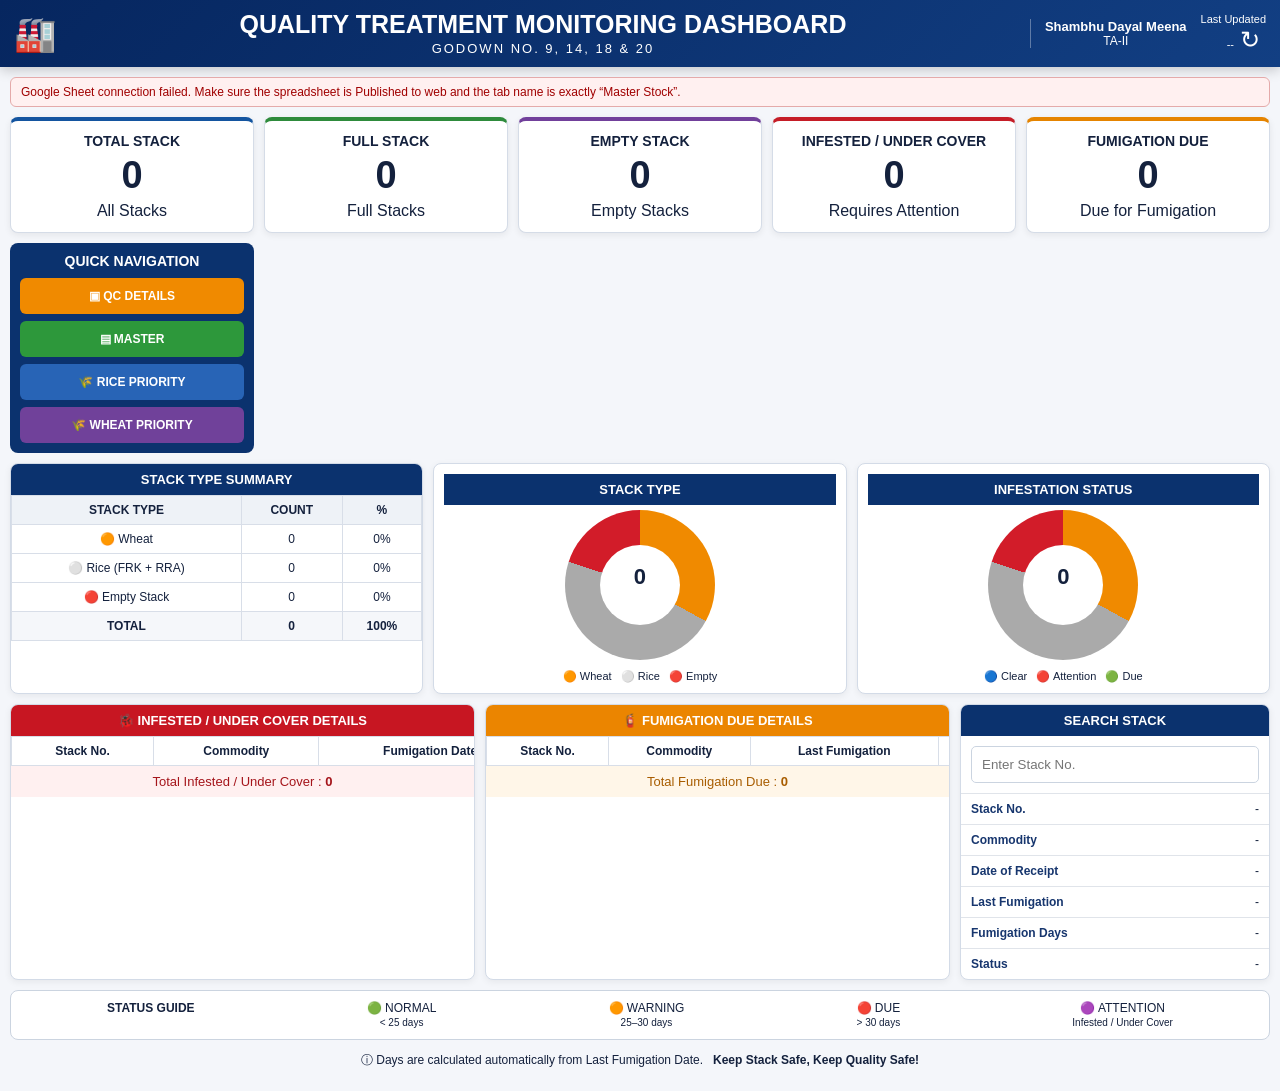
==== commit bff79dd7: "Add files via upload" ====
--- a/index.html
+++ b/index.html
@@ -1,24 +1,162 @@
 <!doctype html>
-<html lang="en"><head><meta charset="utf-8"><meta name="viewport" content="width=device-width,initial-scale=1">
-<title>Godown Stock & Treatment Dashboard</title>
+<html lang="en">
+<head>
+<meta charset="utf-8">
+<meta name="viewport" content="width=device-width,initial-scale=1,viewport-fit=cover">
+<title>Quality Treatment Monitoring Dashboard</title>
 <style>
-body{font-family:Arial,sans-serif;margin:0;background:#f4f6f8;color:#1f2937}header{background:#17365d;color:white;padding:18px 16px;position:sticky;top:0;z-index:3}h1{font-size:20px;margin:0 0 4px}.sub{font-size:12px;opacity:.85}.wrap{padding:14px;max-width:1400px;margin:auto}.cards{display:grid;grid-template-columns:repeat(4,1fr);gap:10px;margin-bottom:14px}.card{background:white;border-radius:10px;padding:13px;box-shadow:0 1px 5px #0001}.num{font-size:25px;font-weight:bold}.label{font-size:12px;color:#64748b}.toolbar{background:white;padding:12px;border-radius:10px;margin-bottom:12px;display:flex;gap:8px;flex-wrap:wrap}input,select,button{padding:10px;border:1px solid #cbd5e1;border-radius:7px;background:white}button{cursor:pointer;background:#17365d;color:white;border:0}.tablebox{background:white;border-radius:10px;overflow:auto;box-shadow:0 1px 5px #0001}table{border-collapse:collapse;width:100%;min-width:1050px}th,td{padding:9px 8px;border-bottom:1px solid #e5e7eb;text-align:left;font-size:13px;white-space:nowrap}th{background:#e8eef6;position:sticky;top:67px;z-index:2}.empty{color:#94a3b8}.download{background:#0b6e4f}@media(max-width:800px){.cards{grid-template-columns:repeat(2,1fr)}h1{font-size:17px}}
-</style></head><body>
-<header><h1>GODOWN STOCK & TREATMENT DASHBOARD</h1><div class="sub">Godown No. 9, 14, 18 & 20 • Data from des_total.xlsx • Updated 02.09.26</div></header>
-<div class="wrap">
-<div class="cards"><div class="card"><div class="num" id="total">0</div><div class="label">TOTAL STACKS</div></div><div class="card"><div class="num" id="occupied">0</div><div class="label">OCCUPIED</div></div><div class="card"><div class="num" id="empty">0</div><div class="label">EMPTY</div></div><div class="card"><div class="num" id="qty">0</div><div class="label">TOTAL QTY (MT)</div></div></div>
-<div class="toolbar"><input id="search" placeholder="Search stack / shed / commodity..." oninput="render()"><select id="shed" onchange="render()"><option value="">All Sheds</option><option>9</option><option>14</option><option>18</option><option>20</option></select><select id="type" onchange="render()"><option value="">All Commodity</option><option value="WHEAT">Wheat</option><option value="RICE">Rice</option></select><button onclick="location.reload()">↻ Refresh</button>
-<a href="Godown_Master_Stock.xlsx" download><button class="download">⬇ Download Master Excel</button></a><a href="Wheat_Priority.xlsx" download><button class="download">⬇ Wheat Priority</button></a><a href="Rice_Priority.xlsx" download><button class="download">⬇ Rice Priority</button></a></div>
-<div class="tablebox"><table><thead><tr><th>Sr. No.</th><th>Receipt Date</th><th>Shed No.</th><th>Stack No.</th><th>Bags</th><th>Qty (MT)</th><th>Commodity / Crop Year</th><th>Status</th><th>Storage Period</th><th>Fumigation Date</th><th>Degassing Date</th><th>Last Fumigation</th><th>CAT</th></tr></thead><tbody id="body"></tbody></table></div>
-</div>
+*{box-sizing:border-box}body{margin:0;font-family:Arial,Helvetica,sans-serif;background:#f4f6fa;color:#14213d}
+.top{background:linear-gradient(135deg,#06265f,#123f83);color:#fff;padding:10px 14px;display:flex;align-items:center;gap:14px;box-shadow:0 3px 12px #0003}
+.logo{font-size:34px}.title{flex:1;text-align:center}.title b{display:block;font-size:25px}.title small{font-size:13px;letter-spacing:2px}.person{text-align:center;border-left:1px solid #ffffff55;padding-left:14px;font-size:12px}.person b{display:block;font-size:13px}.updated{font-size:11px;text-align:right;white-space:nowrap}.updated button{border:0;background:none;color:white;font-size:24px;cursor:pointer}
+.wrap{padding:10px;max-width:1500px;margin:auto}.live{background:#eaf8ee;border:1px solid #b7dfc1;border-radius:6px;padding:7px 10px;font-size:12px;margin-bottom:10px;color:#176b2c}.live.err{background:#fff0f0;border-color:#e4aaaa;color:#a00000}
+.kpis{display:grid;grid-template-columns:repeat(5,1fr);gap:10px}.card{background:#fff;border:1px solid #d5dce7;border-radius:8px;text-align:center;padding:12px;box-shadow:0 2px 7px #00000012}.card .lab{font-weight:800;font-size:14px}.card .num{font-size:38px;font-weight:900;margin:5px}.blue{border-top:4px solid #1455a0}.green{border-top:4px solid #2e8b3c}.purple{border-top:4px solid #71409b}.red{border-top:4px solid #c51d27}.orange{border-top:4px solid #e58400}
+.quick{background:#0b326e;color:#fff;border-radius:8px;padding:10px;display:flex;flex-direction:column;gap:7px}.quick h3{text-align:center;margin:0 0 2px;font-size:14px}.q{color:#fff;text-decoration:none;text-align:center;padding:11px;border-radius:6px;font-weight:800;font-size:12px}.q1{background:#f08a00}.q2{background:#2d983b}.q3{background:#2864b6}.q4{background:#70419a}
+.kpis .quick{grid-column:auto}
+.grid{display:grid;grid-template-columns:1fr 1fr 1fr;gap:10px;margin-top:10px}.panel,.detail,.search{background:#fff;border:1px solid #d3dbe7;border-radius:8px;overflow:hidden;box-shadow:0 2px 7px #00000010}.panel h3,.detail h3,.search h3{margin:0;background:#0b326e;color:#fff;text-align:center;padding:8px;font-size:13px}.panel table,.detail table{width:100%;border-collapse:collapse;font-size:12px}.panel th,.panel td,.detail th,.detail td{border:1px solid #d8dee8;padding:7px;text-align:center}.panel th{background:#eef2f7}.total{font-weight:800;background:#f5f7fa}
+.donutbox{padding:10px;text-align:center}.donut{width:150px;height:150px;border-radius:50%;margin:5px auto 10px;background:conic-gradient(#f08a00 0 33%,#aaa 33% 80%,#d21c29 80% 100%);position:relative}.donut:after{content:"";position:absolute;inset:35px;background:white;border-radius:50%}.donut span{position:absolute;z-index:2;left:0;right:0;top:54px;font-weight:900;font-size:22px}.legend{font-size:11px;display:flex;justify-content:center;gap:12px;flex-wrap:wrap}
+.details{display:grid;grid-template-columns:1fr 1fr 310px;gap:10px;margin-top:10px}.detail h3.redh{background:#c71622}.detail h3.orh{background:#eb8500}.detail table{min-width:620px}.scroll{overflow:auto;max-height:280px}.foot{text-align:center;padding:8px;background:#fff0f0;color:#a5151b;font-size:13px}.orfoot{background:#fff6e8;color:#a85d00}
+.search input{width:calc(100% - 20px);margin:10px;padding:10px;border:1px solid #cbd4e0;border-radius:5px}.res{display:flex;justify-content:space-between;padding:8px 10px;border-top:1px solid #e0e4ea;font-size:12px}.res b{color:#17366e}.guide{margin-top:10px;background:#fff;border:1px solid #cbd4e0;border-radius:8px;padding:10px;display:flex;justify-content:space-around;text-align:center;font-size:12px}.note{text-align:center;padding:12px;font-size:12px}
+@media(max-width:900px){.top{gap:7px;padding:7px}.logo{font-size:24px}.title b{font-size:15px}.title small{font-size:8px;letter-spacing:1px}.person{font-size:9px;padding-left:7px}.person b{font-size:10px}.updated{font-size:8px}.updated button{font-size:18px}.kpis{grid-template-columns:repeat(2,1fr)}.kpis .quick{grid-column:1/-1}.grid{grid-template-columns:1fr 1fr}.details{grid-template-columns:1fr}.search{order:3}.guide{gap:8px;flex-wrap:wrap}}
+@media(max-width:560px){.grid{grid-template-columns:1fr}.kpis{grid-template-columns:repeat(2,1fr)}.card .num{font-size:30px}.card .lab{font-size:11px}.wrap{padding:6px}}
+</style>
+</head>
+<body>
+<header class="top">
+  <div class="logo">🏭</div>
+  <div class="title"><b>QUALITY TREATMENT MONITORING DASHBOARD</b><small>GODOWN NO. 9, 14, 18 &amp; 20</small></div>
+  <div class="person"><b>Shambhu Dayal Meena</b><span>TA-II</span></div>
+  <div class="updated">Last Updated<br><span id="updated">--</span><button onclick="loadSheet()">↻</button></div>
+</header>
+
+<main class="wrap">
+<div id="live" class="live">Connecting to Google Sheet…</div>
+
+<section class="kpis">
+  <div class="card blue"><div class="lab">TOTAL STACK</div><div class="num" id="total">0</div>All Stacks</div>
+  <div class="card green"><div class="lab">FULL STACK</div><div class="num" id="full">0</div>Full Stacks</div>
+  <div class="card purple"><div class="lab">EMPTY STACK</div><div class="num" id="empty">0</div>Empty Stacks</div>
+  <div class="card red"><div class="lab">INFESTED / UNDER COVER</div><div class="num" id="attention">0</div>Requires Attention</div>
+  <div class="card orange"><div class="lab">FUMIGATION DUE</div><div class="num" id="due">0</div>Due for Fumigation</div>
+  <aside class="quick">
+    <h3>QUICK NAVIGATION</h3>
+    <a class="q q1" id="qc">▣ QC DETAILS</a><a class="q q2" id="master">▤ MASTER</a>
+    <a class="q q3" id="rice">🌾 RICE PRIORITY</a><a class="q q4" id="wheat">🌾 WHEAT PRIORITY</a>
+  </aside>
+</section>
+
+<section class="grid">
+  <div class="panel"><h3>STACK TYPE SUMMARY</h3><table><thead><tr><th>STACK TYPE</th><th>COUNT</th><th>%</th></tr></thead><tbody>
+    <tr><td>🟠 Wheat</td><td id="wheatN">0</td><td id="wheatP">0%</td></tr>
+    <tr><td>⚪ Rice (FRK + RRA)</td><td id="riceN">0</td><td id="riceP">0%</td></tr>
+    <tr><td>🔴 Empty Stack</td><td id="emptyN">0</td><td id="emptyP">0%</td></tr>
+    <tr class="total"><td>TOTAL</td><td id="totalN">0</td><td>100%</td></tr>
+  </tbody></table></div>
+  <div class="panel donutbox"><h3>STACK TYPE</h3><div class="donut" id="stackDonut"><span id="donutText">0</span></div><div class="legend">🟠 Wheat &nbsp; ⚪ Rice &nbsp; 🔴 Empty</div></div>
+  <div class="panel donutbox"><h3>INFESTATION STATUS</h3><div class="donut" id="statusDonut"><span id="clearText">0</span></div><div class="legend">🔵 Clear &nbsp; 🔴 Attention &nbsp; 🟢 Due</div></div>
+</section>
+
+<section class="details">
+  <div class="detail"><h3 class="redh">🐞 INFESTED / UNDER COVER DETAILS</h3><div class="scroll"><table><thead><tr><th>Stack No.</th><th>Commodity</th><th>Fumigation Date</th><th>Days</th></tr></thead><tbody id="attBody"></tbody></table></div><div class="foot">Total Infested / Under Cover : <b id="attTotal">0</b></div></div>
+  <div class="detail"><h3 class="orh">🧯 FUMIGATION DUE DETAILS</h3><div class="scroll"><table><thead><tr><th>Stack No.</th><th>Commodity</th><th>Last Fumigation</th><th>Days</th><th>Status</th></tr></thead><tbody id="dueBody"></tbody></table></div><div class="foot orfoot">Total Fumigation Due : <b id="dueTotal">0</b></div></div>
+  <div class="search"><h3>SEARCH STACK</h3><input id="search" placeholder="Enter Stack No.">
+    <div class="res"><b>Stack No.</b><span id="s1">-</span></div><div class="res"><b>Commodity</b><span id="s2">-</span></div><div class="res"><b>Date of Receipt</b><span id="s3">-</span></div><div class="res"><b>Last Fumigation</b><span id="s4">-</span></div><div class="res"><b>Fumigation Days</b><span id="s5">-</span></div><div class="res"><b>Status</b><span id="s6">-</span></div>
+  </div>
+</section>
+
+<div class="guide"><b>STATUS GUIDE</b><span>🟢 NORMAL<br><small>&lt; 25 days</small></span><span>🟠 WARNING<br><small>25–30 days</small></span><span>🔴 DUE<br><small>&gt; 30 days</small></span><span>🟣 ATTENTION<br><small>Infested / Under Cover</small></span></div>
+<div class="note">ⓘ Days are calculated automatically from Last Fumigation Date. &nbsp; <b>Keep Stack Safe, Keep Quality Safe!</b></div>
+</main>
+
 <script>
-const DATA=[{"receipt": "10.04.26", "shed": 9, "stack": "9A01", "bags": 3501, "qty": 170.759, "commodity": "FRK  RRA 2024-25", "status": "OCCUPIED", "storage": 145, "fumigation": null, "degassing": null, "lastFumigation": "20.05.26", "category": "A"}, {"receipt": "15.06.25", "shed": 9, "stack": "9A02", "bags": 3501, "qty": 173.685, "commodity": "WHEAT FAQ 2025-26", "status": "OCCUPIED", "storage": 444, "fumigation": null, "degassing": null, "lastFumigation": "25.07.26", "category": "A"}, {"receipt": "28.04.25", "shed": 9, "stack": "9A03", "bags": 3501, "qty": 174.72, "commodity": "WHEAT FAQ 2025-26", "status": "OCCUPIED", "storage": 492, "fumigation": "31.08.26", "degassing": null, "lastFumigation": "31.08.26", "category": "A"}, {"receipt": "17.07.26", "shed": 9, "stack": "9A04", "bags": 3413, "qty": 164.836, "commodity": "FRK  RRA 2023-24", "status": "OCCUPIED", "storage": 47, "fumigation": null, "degassing": null, "lastFumigation": "01.08.26", "category": "A"}, {"receipt": "04.06.25", "shed": 9, "stack": "9A05", "bags": 3501, "qty": 174.25, "commodity": "WHEAT FAQ 2025-26", "status": "OCCUPIED", "storage": 455, "fumigation": null, "degassing": null, "lastFumigation": "14.05.26", "category": "A"}, {"receipt": null, "shed": 9, "stack": "9A06", "bags": null, "qty": null, "commodity": null, "status": "EMPTY", "storage": null, "fumigation": null, "degassing": null, "lastFumigation": null, "category": "A"}, {"receipt": "24.10.25", "shed": 9, "stack": "9A07", "bags": 3501, "qty": 172.965, "commodity": "FRK  RRA 2024-25", "status": "OCCUPIED", "storage": 313, "fumigation": null, "degassing": null, "lastFumigation": "25.07.26", "category": "A"}, {"receipt": "26.03.26", "shed": 9, "stack": "9A08", "bags": 3501, "qty": 173.953, "commodity": "FRK  RRA 2024-25", "status": "OCCUPIED", "storage": 160, "fumigation": null, "degassing": null, "lastFumigation": "29.07.26", "category": "A"}, {"receipt": null, "shed": 9, "stack": "9A09", "bags": null, "qty": null, "commodity": null, "status": "EMPTY", "storage": null, "fumigation": null, "degassing": null, "lastFumigation": null, "category": "A"}, {"receipt": "31.03.26", "shed": 9, "stack": "9B10", "bags": 3501, "qty": 170.648, "commodity": "FRK  RRA 2024-25", "status": "OCCUPIED", "storage": 155, "fumigation": null, "degassing": null, "lastFumigation": "21.08.26", "category": "A"}, {"receipt": "13.08.25", "shed": 9, "stack": "9B11", "bags": 3501, "qty": 177.26, "commodity": "WHEAT FAQ 2025-26", "status": "OCCUPIED", "storage": 385, "fumigation": null, "degassing": null, "lastFumigation": "21.08.26", "category": "A"}, {"receipt": "18.10.25", "shed": 9, "stack": "9B12", "bags": 3501, "qty": 172.86, "commodity": "FRK  RRA 2024-25", "status": "OCCUPIED", "storage": 319, "fumigation": null, "degassing": null, "lastFumigation": "01.08.26", "category": "A"}, {"receipt": "21.01.26", "shed": 9, "stack": "9B13", "bags": 3501, "qty": 172.481, "commodity": "FRK  RRA 2024-25", "status": "OCCUPIED", "storage": 224, "fumigation": null, "degassing": null, "lastFumigation": "01.07.26", "category": "A"}, {"receipt": "27.12.25", "shed": 9, "stack": "9B14", "bags": 3501, "qty": 173.251, "commodity": "FRK  RRA 2024-25", "status": "OCCUPIED", "storage": 249, "fumigation": null, "degassing": null, "lastFumigation": "21.08.26", "category": "A"}, {"receipt": "28.04.25", "shed": 9, "stack": "9B15", "bags": 3501, "qty": 174.492, "commodity": "WHEAT FAQ 2025-26", "status": "OCCUPIED", "storage": 492, "fumigation": null, "degassing": null, "lastFumigation": "01.08.26", "category": "A"}, {"receipt": "27.03.26", "shed": 9, "stack": "9B16", "bags": 3501, "qty": 172.736, "commodity": "FRK  RRA 2024-25", "status": "OCCUPIED", "storage": 159, "fumigation": null, "degassing": null, "lastFumigation": "21.08.26", "category": "A"}, {"receipt": null, "shed": 9, "stack": "9B17", "bags": null, "qty": null, "commodity": null, "status": "EMPTY", "storage": null, "fumigation": null, "degassing": null, "lastFumigation": null, "category": "A"}, {"receipt": "04.06.25", "shed": 9, "stack": "9B18", "bags": 3501, "qty": 174.355, "commodity": "WHEAT FAQ 2025-26", "status": "OCCUPIED", "storage": 455, "fumigation": null, "degassing": null, "lastFumigation": "01.08.26", "category": "A"}, {"receipt": null, "shed": 14, "stack": "14A01", "bags": null, "qty": null, "commodity": null, "status": "EMPTY", "storage": null, "fumigation": null, "degassing": null, "lastFumigation": null, "category": "A"}, {"receipt": "21.08.25", "shed": 14, "stack": "14A02", "bags": 3501, "qty": 175.283, "commodity": "WHEAT FAQ 2025-26", "status": "OCCUPIED", "storage": 377, "fumigation": "31.08.26", "degassing": null, "lastFumigation": null, "category": "A"}, {"receipt": "15.06.25", "shed": 14, "stack": "14A03", "bags": 3501, "qty": 174.156, "commodity": "WHEAT FAQ 2025-26", "status": "OCCUPIED", "storage": 444, "fumigation": null, "degassing": null, "lastFumigation": "21.08.26", "category": "A"}, {"receipt": null, "shed": 14, "stack": "14A04", "bags": null, "qty": null, "commodity": null, "status": "EMPTY", "storage": null, "fumigation": null, "degassing": null, "lastFumigation": null, "category": "A"}, {"receipt": "06.09.25", "shed": 14, "stack": "14A05", "bags": 3501, "qty": 177.281, "commodity": "WHEAT FAQ 2025-26", "status": "OCCUPIED", "storage": 361, "fumigation": null, "degassing": null, "lastFumigation": "21.08.26", "category": "A"}, {"receipt": "02.06.26", "shed": 14, "stack": "14A06", "bags": 3501, "qty": 170.624, "commodity": "FRK  RRA 2024-25", "status": "OCCUPIED", "storage": 92, "fumigation": null, "degassing": null, "lastFumigation": "21.08.26", "category": "A"}, {"receipt": "17.03.26", "shed": 14, "stack": "14A07", "bags": 3501, "qty": 173.196, "commodity": "FRK  RRA 2024-25", "status": "OCCUPIED", "storage": 169, "fumigation": null, "degassing": null, "lastFumigation": "17.06.26", "category": "A"}, {"receipt": "23.03.26", "shed": 14, "stack": "14A08", "bags": 3497, "qty": 172.786, "commodity": "FRK  RRA 2024-25", "status": "OCCUPIED", "storage": 163, "fumigation": null, "degassing": null, "lastFumigation": "17.06.26", "category": "A"}, {"receipt": "02.06.26", "shed": 14, "stack": "14A09", "bags": 3501, "qty": 170.651, "commodity": "FRK  RRA 2024-25", "status": "OCCUPIED", "storage": 92, "fumigation": null, "degassing": null, "lastFumigation": "17.06.26", "category": "A"}, {"receipt": "17.03.26", "shed": 14, "stack": "14B10", "bags": 3501, "qty": 172.304, "commodity": "FRK  RRA 2024-25", "status": "OCCUPIED", "storage": 169, "fumigation": null, "degassing": null, "lastFumigation": "06.06.26", "category": "A"}, {"receipt": "30.05.26", "shed": 14, "stack": "14B11", "bags": 3259, "qty": 160.88, "commodity": "FRK  RRA 2024-25", "status": "OCCUPIED", "storage": 95, "fumigation": null, "degassing": null, "lastFumigation": "06.06.26", "category": "A"}, {"receipt": "27.03.26", "shed": 14, "stack": "14B12", "bags": 3501, "qty": 173.879, "commodity": "FRK  RRA 2024-25", "status": "OCCUPIED", "storage": 159, "fumigation": null, "degassing": null, "lastFumigation": "06.06.26", "category": "A"}, {"receipt": "14.10.25", "shed": 14, "stack": "14B13", "bags": 3029, "qty": 149.676, "commodity": "FRK  RRA 2024-25", "status": "OCCUPIED", "storage": 323, "fumigation": null, "degassing": null, "lastFumigation": "06.06.26", "category": "A"}, {"receipt": "27.09.25", "shed": 14, "stack": "14B14", "bags": 3501, "qty": 176.112, "commodity": "WHEAT FAQ 2025-26", "status": "OCCUPIED", "storage": 340, "fumigation": "31.08.26", "degassing": null, "lastFumigation": null, "category": "A"}, {"receipt": "25.09.25", "shed": 14, "stack": "14B15", "bags": 3501, "qty": 176.077, "commodity": "WHEAT FAQ 2025-26", "status": "OCCUPIED", "storage": 342, "fumigation": "31.08.26", "degassing": null, "lastFumigation": null, "category": "A"}, {"receipt": "21.01.26", "shed": 18, "stack": "18A01", "bags": 3501, "qty": 172.481, "commodity": "FRK  RRA 2024-25", "status": "OCCUPIED", "storage": 224, "fumigation": null, "degassing": null, "lastFumigation": "30.05.26", "category": "A"}, {"receipt": "06.04.26", "shed": 18, "stack": "18A02", "bags": 3501, "qty": 173.348, "commodity": "FRK  RRA 2024-25", "status": "OCCUPIED", "storage": 149, "fumigation": "31.08.26", "degassing": null, "lastFumigation": null, "category": "A"}, {"receipt": "03.11.25", "shed": 18, "stack": "18A03", "bags": 3501, "qty": 172.986, "commodity": "FRK  RRA 2024-25", "status": "OCCUPIED", "storage": 303, "fumigation": null, "degassing": null, "lastFumigation": "29.06.26", "category": "A"}, {"receipt": "31.03.26", "shed": 18, "stack": "18A04", "bags": 3501, "qty": 170.649, "commodity": "FRK  RRA 2024-25", "status": "OCCUPIED", "storage": 155, "fumigation": null, "degassing": null, "lastFumigation": "08.07.26", "category": "A"}, {"receipt": null, "shed": 18, "stack": "18A05", "bags": null, "qty": null, "commodity": null, "status": "EMPTY", "storage": null, "fumigation": null, "degassing": null, "lastFumigation": null, "category": "A"}, {"receipt": null, "shed": 18, "stack": "18A06", "bags": null, "qty": null, "commodity": null, "status": "EMPTY", "storage": null, "fumigation": null, "degassing": null, "lastFumigation": null, "category": "A"}, {"receipt": "04.07.26", "shed": 18, "stack": "18A07", "bags": 1897, "qty": 92.477, "commodity": "FRK  RRA 2024-25", "status": "OCCUPIED", "storage": 60, "fumigation": null, "degassing": null, "lastFumigation": "04.07.26", "category": "A"}, {"receipt": "25.06.25", "shed": 18, "stack": "18A08", "bags": 3501, "qty": 174.481, "commodity": "WHEAT FAQ 2025-26", "status": "OCCUPIED", "storage": 434, "fumigation": null, "degassing": null, "lastFumigation": "08.07.26", "category": "A"}, {"receipt": "19.03.26", "shed": 18, "stack": "18A09", "bags": 3501, "qty": 173.324, "commodity": "FRK  RRA 2024-25", "status": "OCCUPIED", "storage": 167, "fumigation": null, "degassing": null, "lastFumigation": "08.07.26", "category": "A"}, {"receipt": "05.01.26", "shed": 20, "stack": "M6A01", "bags": 3456, "qty": 174.908, "commodity": "WHEAT FAQ 2025-26", "status": "OCCUPIED", "storage": 240, "fumigation": null, "degassing": null, "lastFumigation": "21.08.26", "category": "A"}, {"receipt": null, "shed": 20, "stack": "M6A02", "bags": null, "qty": null, "commodity": null, "status": "EMPTY", "storage": null, "fumigation": null, "degassing": null, "lastFumigation": null, "category": "A"}, {"receipt": "17.11.25", "shed": 20, "stack": "M6A03", "bags": 3501, "qty": 177.099, "commodity": "WHEAT FAQ 2025-26", "status": "OCCUPIED", "storage": 289, "fumigation": null, "degassing": null, "lastFumigation": "21.08.26", "category": "A"}, {"receipt": "31.08.26", "shed": "9TS", "stack": "9TS14", "bags": 3874, "qty": 188, "commodity": "FRK RRA 2023-24", "status": "OCCUPIED", "storage": 2, "fumigation": null, "degassing": null, "lastFumigation": null, "category": "A"}, {"receipt": "31.08.26", "shed": "18TS", "stack": "18TS20", "bags": 3869, "qty": 188, "commodity": "FRK RRA 2023-24", "status": "OCCUPIED", "storage": 2, "fumigation": null, "degassing": null, "lastFumigation": null, "category": "A"}];
+const SHEET_ID="1igJ0rzEp3txMDdhjwjrMB5V9BkJcyjt74g1xWh3YSHo";
+const SHEET="Master Stock";
+const SHEET_URL="https://docs.google.com/spreadsheets/d/"+SHEET_ID+"/edit";
+["qc","master","rice","wheat"].forEach(id=>document.getElementById(id).href=SHEET_URL);
+let rows=[],headers=[];
+
+function norm(v){return String(v??"").toLowerCase().replace(/[^a-z0-9]+/g," ").trim()}
+function col(names){for(const x of names){let i=headers.findIndex(h=>norm(h)===norm(x));if(i>=0)return i}for(const x of names){let i=headers.findIndex(h=>norm(h).includes(norm(x)));if(i>=0)return i}return -1}
+function cell(r,i){return i<0?"":String(r[i]??"").trim()}
+function dateObj(v){
+ if(!v)return null;
+ let m=v.match(/^(\d{1,2})[.\/-](\d{1,2})[.\/-](\d{2,4})$/);
+ if(m){let y=+m[3];if(y<100)y+=2000;return new Date(y,+m[2]-1,+m[1])}
+ let d=new Date(v);return isNaN(d)?null:d
+}
+function dayCount(v){let d=dateObj(v);return d?Math.max(0,Math.floor((Date.now()-d)/86400000)):""}
+function esc(v){return String(v??"").replace(/[&<>"]/g,m=>({"&":"&amp;","<":"&lt;",">":"&gt;",'"':"&quot;"}[m]))}
+function pct(n,t){return t?((n/t)*100).toFixed(1)+"%":"0%"}
+
+function gviz(){
+ return new Promise((resolve,reject)=>{
+   const cb="sheetCB_"+Date.now()+"_"+Math.floor(Math.random()*9999);
+   const s=document.createElement("script");
+   let done=false;
+   const clean=()=>{clearTimeout(timer);s.remove();try{delete window[cb]}catch(e){}};
+   const timer=setTimeout(()=>{if(!done){done=true;clean();reject(new Error("timeout"))}},15000);
+   window[cb]=o=>{if(done)return;done=true;clean();resolve(o)};
+   s.onerror=()=>{if(done)return;done=true;clean();reject(new Error("Google request failed"))};
+   const base="https://docs.google.com/spreadsheets/d/"+SHEET_ID+"/gviz/tq";
+   s.src=base+"?sheet="+encodeURIComponent(SHEET)+"&tqx="+encodeURIComponent("out:json;responseHandler:"+cb)+"&tq="+encodeURIComponent("select *")+"&_="+Date.now();
+   document.head.appendChild(s);
+ });
+}
+
+async function loadSheet(){
+ const live=document.getElementById("live");live.className="live";live.textContent="Connecting to Google Sheet…";
+ try{
+   const o=await gviz();
+   if(!o||o.status==="error")throw new Error(o?.errors?.[0]?.message||"Google Sheet error");
+   headers=(o.table?.cols||[]).map(c=>c.label||c.id||"");
+   const raw=(o.table?.rows||[]).map(r=>(r.c||[]).map(c=>c?((c.f??c.v??"")):""));
+   const ix={
+    stack:col(["Stack No.","Stack"]),comm:col(["Commodity / Crop Year","Commodity","Crop Year"]),
+    receipt:col(["Receipt Date","RDate of receipt","Date of Receipt"]),status:col(["Status","QC Status"]),
+    fum:col(["Fumigation Date"]),last:col(["LAST FUMIGATION","Last Fumigation Date","Last Fumigation"]),
+    remarks:col(["QC Remarks","Remarks"]),cover:col(["UnderCover_Flag"]),due:col(["DegassingDue_Flag"])
+   };
+   rows=raw.filter(r=>r.some(v=>String(v).trim()!=="")).map(r=>{
+     const st=cell(r,ix.status),rm=cell(r,ix.remarks),last=cell(r,ix.last)||cell(r,ix.fum),days=dayCount(last);
+     const text=norm(st+" "+rm);
+     const coverRaw=norm(cell(r,ix.cover));
+     const coverExplicit=/under cover|undercover/.test(text) ||
+       (ix.cover>=0 && /^(true|yes|1|on|under cover|undercover)$/.test(coverRaw));
+     const inf=/infest/.test(text);
+     return {stack:cell(r,ix.stack),comm:cell(r,ix.comm),receipt:cell(r,ix.receipt),status:st,fum:cell(r,ix.fum),last,days,
+       inf,cover:coverExplicit,
+       due:/due/.test(text)||((ix.due>=0)&&/^(true|yes|1|on|due)$/.test(norm(cell(r,ix.due))))||(days!==""&&days>30),
+       empty:/empty/.test(text)};
+   });
+   render();
+   live.textContent="● LIVE — Master Stock connected • "+rows.length+" rows";
+   document.getElementById("updated").textContent=new Date().toLocaleString("en-IN",{day:"2-digit",month:"2-digit",year:"2-digit",hour:"2-digit",minute:"2-digit"});
+ }catch(e){
+   live.className="live err";
+   live.textContent="Google Sheet connection failed. Make sure the spreadsheet is Published to web and the tab name is exactly “Master Stock”.";
+   console.error(e);
+ }
+}
 function render(){
- const q=document.getElementById('search').value.toLowerCase(), s=document.getElementById('shed').value, t=document.getElementById('type').value;
- const filtered=DATA.filter(x=>{const text=JSON.stringify(x).toLowerCase(); const isType=!t||(t==='WHEAT'?String(x.commodity||'').toUpperCase().includes('WHEAT'):!String(x.commodity||'').toUpperCase().includes('WHEAT')); return (!q||text.includes(q))&&(!s||String(x.shed)===s)&&isType;});
- document.getElementById('total').textContent=DATA.length; document.getElementById('occupied').textContent=DATA.filter(x=>x.status==='OCCUPIED').length; document.getElementById('empty').textContent=DATA.filter(x=>x.status==='EMPTY').length;
- document.getElementById('qty').textContent=DATA.reduce((a,x)=>a+(Number(x.qty)||0),0).toFixed(2);
- document.getElementById('body').innerHTML=filtered.map((x,i)=>`<tr class="${x.status==='EMPTY'?'empty':''}"><td>${i+1}</td><td>${x.receipt||''}</td><td>${x.shed||''}</td><td><b>${x.stack||''}</b></td><td>${x.bags??''}</td><td>${x.qty??''}</td><td>${x.commodity||''}</td><td>${x.status}</td><td>${x.storage??''}</td><td>${x.fumigation||''}</td><td>${x.degassing||''}</td><td>${x.lastFumigation||''}</td><td>${x.category}</td></tr>`).join('');
+ const total=rows.length, empty=rows.filter(x=>x.empty).length;
+ const wheat=rows.filter(x=>/wheat/.test(norm(x.comm))).length;
+ const rice=rows.filter(x=>/rice|frk|rra/.test(norm(x.comm))&&!/wheat/.test(norm(x.comm))).length;
+ const att=rows.filter(x=>x.inf||x.cover), due=rows.filter(x=>x.due&&!x.inf&&!x.cover), clear=Math.max(0,total-att.length-due.length);
+ document.getElementById("total").textContent=total;document.getElementById("full").textContent=Math.max(0,total-empty);document.getElementById("empty").textContent=empty;
+ document.getElementById("attention").textContent=att.length;document.getElementById("due").textContent=due.length;
+ document.getElementById("wheatN").textContent=wheat;document.getElementById("riceN").textContent=rice;document.getElementById("emptyN").textContent=empty;document.getElementById("totalN").textContent=total;
+ document.getElementById("wheatP").textContent=pct(wheat,total);document.getElementById("riceP").textContent=pct(rice,total);document.getElementById("emptyP").textContent=pct(empty,total);
+ document.getElementById("donutText").textContent=total;document.getElementById("clearText").textContent=clear;document.getElementById("attTotal").textContent=att.length;document.getElementById("dueTotal").textContent=due.length;
+ document.getElementById("stackDonut").style.background=`conic-gradient(#f08a00 0 ${wheat/Math.max(1,total)*100}%,#aaa ${wheat/Math.max(1,total)*100}% ${(wheat+rice)/Math.max(1,total)*100}%,#d21c29 ${(wheat+rice)/Math.max(1,total)*100}% 100%)`;
+ document.getElementById("statusDonut").style.background=`conic-gradient(#3478c7 0 ${clear/Math.max(1,total)*100}%,#c51d27 ${clear/Math.max(1,total)*100}% ${(clear+att.length)/Math.max(1,total)*100}%,#80a63b ${(clear+att.length)/Math.max(1,total)*100}% 100%)`;
+ document.getElementById("attBody").innerHTML=att.length?att.map(x=>`<tr><td>${esc(x.stack)}</td><td>${esc(x.comm)}</td><td>${esc(x.fum)}</td><td>${esc(x.days)}</td></tr>`).join(""):`<tr><td colspan="4">No stacks found</td></tr>`;
+ document.getElementById("dueBody").innerHTML=due.length?due.map(x=>`<tr><td>${esc(x.stack)}</td><td>${esc(x.comm)}</td><td>${esc(x.last)}</td><td>${esc(x.days)}</td><td><b>DUE (&gt;30)</b></td></tr>`).join(""):`<tr><td colspan="5">No stacks found</td></tr>`;
 }
-render();
-</script></body></html>+document.getElementById("search").addEventListener("input",e=>{
+ const q=norm(e.target.value),x=rows.find(r=>norm(r.stack)===q||norm(r.stack).includes(q));
+ const a=x?[x.stack,x.comm,x.receipt,x.last,x.days,x.status]:["-","-","-","-","-","-"];
+ ["s1","s2","s3","s4","s5","s6"].forEach((id,i)=>document.getElementById(id).textContent=a[i]||"-");
+});
+loadSheet();setInterval(loadSheet,30000);
+</script>
+</body>
+</html>
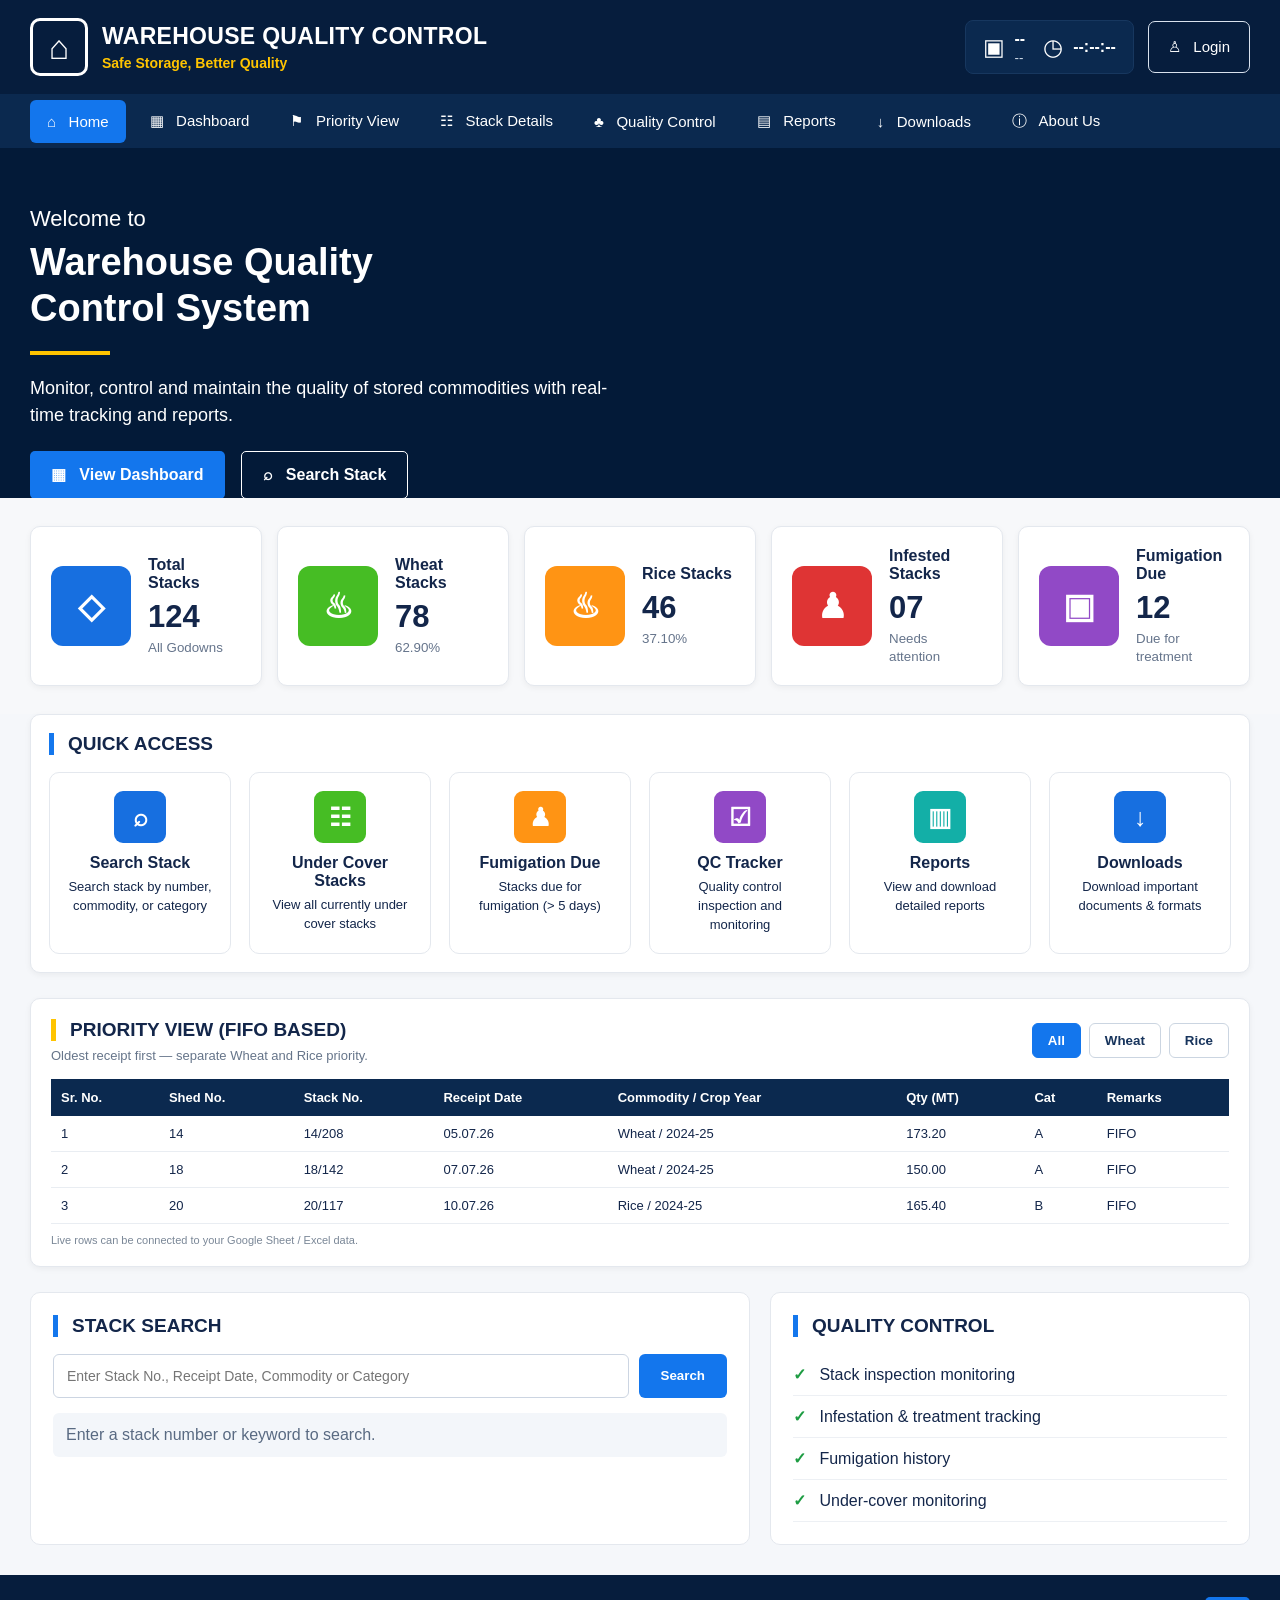
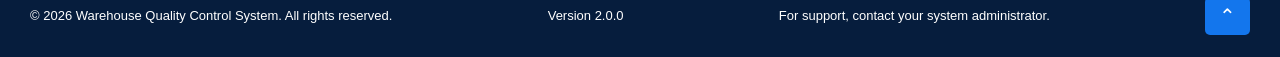
==== commit 0ff4bcc4: "Add files via upload" ====
--- a/index.html
+++ b/index.html
@@ -1,162 +1,149 @@
-<!doctype html>
+<!DOCTYPE html>
 <html lang="en">
 <head>
-<meta charset="utf-8">
-<meta name="viewport" content="width=device-width,initial-scale=1,viewport-fit=cover">
-<title>Quality Treatment Monitoring Dashboard</title>
-<style>
-*{box-sizing:border-box}body{margin:0;font-family:Arial,Helvetica,sans-serif;background:#f4f6fa;color:#14213d}
-.top{background:linear-gradient(135deg,#06265f,#123f83);color:#fff;padding:10px 14px;display:flex;align-items:center;gap:14px;box-shadow:0 3px 12px #0003}
-.logo{font-size:34px}.title{flex:1;text-align:center}.title b{display:block;font-size:25px}.title small{font-size:13px;letter-spacing:2px}.person{text-align:center;border-left:1px solid #ffffff55;padding-left:14px;font-size:12px}.person b{display:block;font-size:13px}.updated{font-size:11px;text-align:right;white-space:nowrap}.updated button{border:0;background:none;color:white;font-size:24px;cursor:pointer}
-.wrap{padding:10px;max-width:1500px;margin:auto}.live{background:#eaf8ee;border:1px solid #b7dfc1;border-radius:6px;padding:7px 10px;font-size:12px;margin-bottom:10px;color:#176b2c}.live.err{background:#fff0f0;border-color:#e4aaaa;color:#a00000}
-.kpis{display:grid;grid-template-columns:repeat(5,1fr);gap:10px}.card{background:#fff;border:1px solid #d5dce7;border-radius:8px;text-align:center;padding:12px;box-shadow:0 2px 7px #00000012}.card .lab{font-weight:800;font-size:14px}.card .num{font-size:38px;font-weight:900;margin:5px}.blue{border-top:4px solid #1455a0}.green{border-top:4px solid #2e8b3c}.purple{border-top:4px solid #71409b}.red{border-top:4px solid #c51d27}.orange{border-top:4px solid #e58400}
-.quick{background:#0b326e;color:#fff;border-radius:8px;padding:10px;display:flex;flex-direction:column;gap:7px}.quick h3{text-align:center;margin:0 0 2px;font-size:14px}.q{color:#fff;text-decoration:none;text-align:center;padding:11px;border-radius:6px;font-weight:800;font-size:12px}.q1{background:#f08a00}.q2{background:#2d983b}.q3{background:#2864b6}.q4{background:#70419a}
-.kpis .quick{grid-column:auto}
-.grid{display:grid;grid-template-columns:1fr 1fr 1fr;gap:10px;margin-top:10px}.panel,.detail,.search{background:#fff;border:1px solid #d3dbe7;border-radius:8px;overflow:hidden;box-shadow:0 2px 7px #00000010}.panel h3,.detail h3,.search h3{margin:0;background:#0b326e;color:#fff;text-align:center;padding:8px;font-size:13px}.panel table,.detail table{width:100%;border-collapse:collapse;font-size:12px}.panel th,.panel td,.detail th,.detail td{border:1px solid #d8dee8;padding:7px;text-align:center}.panel th{background:#eef2f7}.total{font-weight:800;background:#f5f7fa}
-.donutbox{padding:10px;text-align:center}.donut{width:150px;height:150px;border-radius:50%;margin:5px auto 10px;background:conic-gradient(#f08a00 0 33%,#aaa 33% 80%,#d21c29 80% 100%);position:relative}.donut:after{content:"";position:absolute;inset:35px;background:white;border-radius:50%}.donut span{position:absolute;z-index:2;left:0;right:0;top:54px;font-weight:900;font-size:22px}.legend{font-size:11px;display:flex;justify-content:center;gap:12px;flex-wrap:wrap}
-.details{display:grid;grid-template-columns:1fr 1fr 310px;gap:10px;margin-top:10px}.detail h3.redh{background:#c71622}.detail h3.orh{background:#eb8500}.detail table{min-width:620px}.scroll{overflow:auto;max-height:280px}.foot{text-align:center;padding:8px;background:#fff0f0;color:#a5151b;font-size:13px}.orfoot{background:#fff6e8;color:#a85d00}
-.search input{width:calc(100% - 20px);margin:10px;padding:10px;border:1px solid #cbd4e0;border-radius:5px}.res{display:flex;justify-content:space-between;padding:8px 10px;border-top:1px solid #e0e4ea;font-size:12px}.res b{color:#17366e}.guide{margin-top:10px;background:#fff;border:1px solid #cbd4e0;border-radius:8px;padding:10px;display:flex;justify-content:space-around;text-align:center;font-size:12px}.note{text-align:center;padding:12px;font-size:12px}
-@media(max-width:900px){.top{gap:7px;padding:7px}.logo{font-size:24px}.title b{font-size:15px}.title small{font-size:8px;letter-spacing:1px}.person{font-size:9px;padding-left:7px}.person b{font-size:10px}.updated{font-size:8px}.updated button{font-size:18px}.kpis{grid-template-columns:repeat(2,1fr)}.kpis .quick{grid-column:1/-1}.grid{grid-template-columns:1fr 1fr}.details{grid-template-columns:1fr}.search{order:3}.guide{gap:8px;flex-wrap:wrap}}
-@media(max-width:560px){.grid{grid-template-columns:1fr}.kpis{grid-template-columns:repeat(2,1fr)}.card .num{font-size:30px}.card .lab{font-size:11px}.wrap{padding:6px}}
-</style>
+  <meta charset="UTF-8">
+  <meta name="viewport" content="width=device-width, initial-scale=1.0">
+  <title>Warehouse Quality Control System</title>
+  <link rel="stylesheet" href="style.css">
 </head>
 <body>
-<header class="top">
-  <div class="logo">🏭</div>
-  <div class="title"><b>QUALITY TREATMENT MONITORING DASHBOARD</b><small>GODOWN NO. 9, 14, 18 &amp; 20</small></div>
-  <div class="person"><b>Shambhu Dayal Meena</b><span>TA-II</span></div>
-  <div class="updated">Last Updated<br><span id="updated">--</span><button onclick="loadSheet()">↻</button></div>
-</header>
+  <header class="topbar">
+    <div class="brand">
+      <div class="brand-logo">⌂</div>
+      <div>
+        <div class="brand-title">WAREHOUSE QUALITY CONTROL</div>
+        <div class="brand-subtitle">Safe Storage, Better Quality</div>
+      </div>
+    </div>
 
-<main class="wrap">
-<div id="live" class="live">Connecting to Google Sheet…</div>
+    <div class="top-actions">
+      <div class="datetime">
+        <span>▣</span>
+        <div><b id="today">--</b><small id="weekday">--</small></div>
+        <span class="clock-icon">◷</span>
+        <b id="clock">--:--:--</b>
+      </div>
+      <button class="login-btn">♙ &nbsp; Login</button>
+    </div>
+  </header>
 
-<section class="kpis">
-  <div class="card blue"><div class="lab">TOTAL STACK</div><div class="num" id="total">0</div>All Stacks</div>
-  <div class="card green"><div class="lab">FULL STACK</div><div class="num" id="full">0</div>Full Stacks</div>
-  <div class="card purple"><div class="lab">EMPTY STACK</div><div class="num" id="empty">0</div>Empty Stacks</div>
-  <div class="card red"><div class="lab">INFESTED / UNDER COVER</div><div class="num" id="attention">0</div>Requires Attention</div>
-  <div class="card orange"><div class="lab">FUMIGATION DUE</div><div class="num" id="due">0</div>Due for Fumigation</div>
-  <aside class="quick">
-    <h3>QUICK NAVIGATION</h3>
-    <a class="q q1" id="qc">▣ QC DETAILS</a><a class="q q2" id="master">▤ MASTER</a>
-    <a class="q q3" id="rice">🌾 RICE PRIORITY</a><a class="q q4" id="wheat">🌾 WHEAT PRIORITY</a>
-  </aside>
-</section>
+  <nav class="nav">
+    <a class="active" href="#">⌂ &nbsp; Home</a>
+    <a href="#dashboard">▦ &nbsp; Dashboard</a>
+    <a href="#priority">⚑ &nbsp; Priority View</a>
+    <a href="#stack">☷ &nbsp; Stack Details</a>
+    <a href="#qc">♣ &nbsp; Quality Control</a>
+    <a href="#reports">▤ &nbsp; Reports</a>
+    <a href="#downloads">↓ &nbsp; Downloads</a>
+    <a href="#about">ⓘ &nbsp; About Us</a>
+  </nav>
 
-<section class="grid">
-  <div class="panel"><h3>STACK TYPE SUMMARY</h3><table><thead><tr><th>STACK TYPE</th><th>COUNT</th><th>%</th></tr></thead><tbody>
-    <tr><td>🟠 Wheat</td><td id="wheatN">0</td><td id="wheatP">0%</td></tr>
-    <tr><td>⚪ Rice (FRK + RRA)</td><td id="riceN">0</td><td id="riceP">0%</td></tr>
-    <tr><td>🔴 Empty Stack</td><td id="emptyN">0</td><td id="emptyP">0%</td></tr>
-    <tr class="total"><td>TOTAL</td><td id="totalN">0</td><td>100%</td></tr>
-  </tbody></table></div>
-  <div class="panel donutbox"><h3>STACK TYPE</h3><div class="donut" id="stackDonut"><span id="donutText">0</span></div><div class="legend">🟠 Wheat &nbsp; ⚪ Rice &nbsp; 🔴 Empty</div></div>
-  <div class="panel donutbox"><h3>INFESTATION STATUS</h3><div class="donut" id="statusDonut"><span id="clearText">0</span></div><div class="legend">🔵 Clear &nbsp; 🔴 Attention &nbsp; 🟢 Due</div></div>
-</section>
+  <main>
+    <section class="hero">
+      <div class="hero-content">
+        <p class="welcome">Welcome to</p>
+        <h1>Warehouse Quality<br>Control System</h1>
+        <div class="yellow-line"></div>
+        <p class="hero-text">
+          Monitor, control and maintain the quality of stored commodities
+          with real-time tracking and reports.
+        </p>
+        <div class="hero-buttons">
+          <a class="primary-btn" href="#dashboard">▦ &nbsp; View Dashboard</a>
+          <a class="secondary-btn" href="#stack">⌕ &nbsp; Search Stack</a>
+        </div>
+      </div>
+      <div class="hero-image"></div>
+    </section>
 
-<section class="details">
-  <div class="detail"><h3 class="redh">🐞 INFESTED / UNDER COVER DETAILS</h3><div class="scroll"><table><thead><tr><th>Stack No.</th><th>Commodity</th><th>Fumigation Date</th><th>Days</th></tr></thead><tbody id="attBody"></tbody></table></div><div class="foot">Total Infested / Under Cover : <b id="attTotal">0</b></div></div>
-  <div class="detail"><h3 class="orh">🧯 FUMIGATION DUE DETAILS</h3><div class="scroll"><table><thead><tr><th>Stack No.</th><th>Commodity</th><th>Last Fumigation</th><th>Days</th><th>Status</th></tr></thead><tbody id="dueBody"></tbody></table></div><div class="foot orfoot">Total Fumigation Due : <b id="dueTotal">0</b></div></div>
-  <div class="search"><h3>SEARCH STACK</h3><input id="search" placeholder="Enter Stack No.">
-    <div class="res"><b>Stack No.</b><span id="s1">-</span></div><div class="res"><b>Commodity</b><span id="s2">-</span></div><div class="res"><b>Date of Receipt</b><span id="s3">-</span></div><div class="res"><b>Last Fumigation</b><span id="s4">-</span></div><div class="res"><b>Fumigation Days</b><span id="s5">-</span></div><div class="res"><b>Status</b><span id="s6">-</span></div>
-  </div>
-</section>
+    <section class="stats" id="dashboard">
+      <div class="stat-card">
+        <div class="stat-icon blue">◇</div>
+        <div><span>Total Stacks</span><strong id="totalStacks">124</strong><small>All Godowns</small></div>
+      </div>
+      <div class="stat-card">
+        <div class="stat-icon green">♨</div>
+        <div><span>Wheat Stacks</span><strong id="wheatStacks">78</strong><small>62.90%</small></div>
+      </div>
+      <div class="stat-card">
+        <div class="stat-icon orange">♨</div>
+        <div><span>Rice Stacks</span><strong id="riceStacks">46</strong><small>37.10%</small></div>
+      </div>
+      <div class="stat-card">
+        <div class="stat-icon red">♟</div>
+        <div><span>Infested Stacks</span><strong id="infestedStacks">07</strong><small>Needs attention</small></div>
+      </div>
+      <div class="stat-card">
+        <div class="stat-icon purple">▣</div>
+        <div><span>Fumigation Due</span><strong id="fumigationDue">12</strong><small>Due for treatment</small></div>
+      </div>
+    </section>
 
-<div class="guide"><b>STATUS GUIDE</b><span>🟢 NORMAL<br><small>&lt; 25 days</small></span><span>🟠 WARNING<br><small>25–30 days</small></span><span>🔴 DUE<br><small>&gt; 30 days</small></span><span>🟣 ATTENTION<br><small>Infested / Under Cover</small></span></div>
-<div class="note">ⓘ Days are calculated automatically from Last Fumigation Date. &nbsp; <b>Keep Stack Safe, Keep Quality Safe!</b></div>
-</main>
+    <section class="quick-section">
+      <h2>QUICK ACCESS</h2>
+      <div class="quick-grid">
+        <a href="#stack" class="quick-card">
+          <div class="quick-icon blue">⌕</div><h3>Search Stack</h3>
+          <p>Search stack by number, commodity, or category</p>
+        </a>
+        <a href="#under-cover" class="quick-card">
+          <div class="quick-icon green">☷</div><h3>Under Cover Stacks</h3>
+          <p>View all currently under cover stacks</p>
+        </a>
+        <a href="#fumigation" class="quick-card">
+          <div class="quick-icon orange">♟</div><h3>Fumigation Due</h3>
+          <p>Stacks due for fumigation (&gt; 5 days)</p>
+        </a>
+        <a href="#qc" class="quick-card">
+          <div class="quick-icon purple">☑</div><h3>QC Tracker</h3>
+          <p>Quality control inspection and monitoring</p>
+        </a>
+        <a href="#reports" class="quick-card">
+          <div class="quick-icon teal">▥</div><h3>Reports</h3>
+          <p>View and download detailed reports</p>
+        </a>
+        <a href="#downloads" class="quick-card">
+          <div class="quick-icon blue">↓</div><h3>Downloads</h3>
+          <p>Download important documents &amp; formats</p>
+        </a>
+      </div>
+    </section>
 
-<script>
-const SHEET_ID="1igJ0rzEp3txMDdhjwjrMB5V9BkJcyjt74g1xWh3YSHo";
-const SHEET="Master Stock";
-const SHEET_URL="https://docs.google.com/spreadsheets/d/"+SHEET_ID+"/edit";
-["qc","master","rice","wheat"].forEach(id=>document.getElementById(id).href=SHEET_URL);
-let rows=[],headers=[];
 
-function norm(v){return String(v??"").toLowerCase().replace(/[^a-z0-9]+/g," ").trim()}
-function col(names){for(const x of names){let i=headers.findIndex(h=>norm(h)===norm(x));if(i>=0)return i}for(const x of names){let i=headers.findIndex(h=>norm(h).includes(norm(x)));if(i>=0)return i}return -1}
-function cell(r,i){return i<0?"":String(r[i]??"").trim()}
-function dateObj(v){
- if(!v)return null;
- let m=v.match(/^(\d{1,2})[.\/-](\d{1,2})[.\/-](\d{2,4})$/);
- if(m){let y=+m[3];if(y<100)y+=2000;return new Date(y,+m[2]-1,+m[1])}
- let d=new Date(v);return isNaN(d)?null:d
-}
-function dayCount(v){let d=dateObj(v);return d?Math.max(0,Math.floor((Date.now()-d)/86400000)):""}
-function esc(v){return String(v??"").replace(/[&<>"]/g,m=>({"&":"&amp;","<":"&lt;",">":"&gt;",'"':"&quot;"}[m]))}
-function pct(n,t){return t?((n/t)*100).toFixed(1)+"%":"0%"}
+    <section class="priority-section" id="priority">
+      <div class="priority-head"><div><h2>PRIORITY VIEW (FIFO BASED)</h2><p>Oldest receipt first — separate Wheat and Rice priority.</p></div><div class="priority-actions"><button class="commodity-btn active" onclick="showPriority('all',this)">All</button><button class="commodity-btn" onclick="showPriority('wheat',this)">Wheat</button><button class="commodity-btn" onclick="showPriority('rice',this)">Rice</button></div></div>
+      <div class="priority-table-wrap"><table class="priority-table"><thead><tr><th>Sr. No.</th><th>Shed No.</th><th>Stack No.</th><th>Receipt Date</th><th>Commodity / Crop Year</th><th>Qty (MT)</th><th>Cat</th><th>Remarks</th></tr></thead><tbody id="priorityBody"><tr data-commodity="wheat"><td>1</td><td>14</td><td>14/208</td><td>05.07.26</td><td>Wheat / 2024-25</td><td>173.20</td><td>A</td><td>FIFO</td></tr><tr data-commodity="wheat"><td>2</td><td>18</td><td>18/142</td><td>07.07.26</td><td>Wheat / 2024-25</td><td>150.00</td><td>A</td><td>FIFO</td></tr><tr data-commodity="rice"><td>3</td><td>20</td><td>20/117</td><td>10.07.26</td><td>Rice / 2024-25</td><td>165.40</td><td>B</td><td>FIFO</td></tr></tbody></table></div>
+      <div class="priority-note">Live rows can be connected to your Google Sheet / Excel data.</div>
+    </section>
 
-function gviz(){
- return new Promise((resolve,reject)=>{
-   const cb="sheetCB_"+Date.now()+"_"+Math.floor(Math.random()*9999);
-   const s=document.createElement("script");
-   let done=false;
-   const clean=()=>{clearTimeout(timer);s.remove();try{delete window[cb]}catch(e){}};
-   const timer=setTimeout(()=>{if(!done){done=true;clean();reject(new Error("timeout"))}},15000);
-   window[cb]=o=>{if(done)return;done=true;clean();resolve(o)};
-   s.onerror=()=>{if(done)return;done=true;clean();reject(new Error("Google request failed"))};
-   const base="https://docs.google.com/spreadsheets/d/"+SHEET_ID+"/gviz/tq";
-   s.src=base+"?sheet="+encodeURIComponent(SHEET)+"&tqx="+encodeURIComponent("out:json;responseHandler:"+cb)+"&tq="+encodeURIComponent("select *")+"&_="+Date.now();
-   document.head.appendChild(s);
- });
-}
+    <section class="lower" id="stack">
+      <div class="info-panel">
+        <h2>STACK SEARCH</h2>
+        <div class="search-row">
+          <input id="stackSearch" type="search" placeholder="Enter Stack No., Receipt Date, Commodity or Category">
+          <button onclick="searchStack()">Search</button>
+        </div>
+        <div id="searchResult" class="search-result">Enter a stack number or keyword to search.</div>
+      </div>
+      <div class="info-panel" id="qc">
+        <h2>QUALITY CONTROL</h2>
+        <div class="qc-list">
+          <div><span>✓</span> Stack inspection monitoring</div>
+          <div><span>✓</span> Infestation &amp; treatment tracking</div>
+          <div><span>✓</span> Fumigation history</div>
+          <div><span>✓</span> Under-cover monitoring</div>
+        </div>
+      </div>
+    </section>
+  </main>
 
-async function loadSheet(){
- const live=document.getElementById("live");live.className="live";live.textContent="Connecting to Google Sheet…";
- try{
-   const o=await gviz();
-   if(!o||o.status==="error")throw new Error(o?.errors?.[0]?.message||"Google Sheet error");
-   headers=(o.table?.cols||[]).map(c=>c.label||c.id||"");
-   const raw=(o.table?.rows||[]).map(r=>(r.c||[]).map(c=>c?((c.f??c.v??"")):""));
-   const ix={
-    stack:col(["Stack No.","Stack"]),comm:col(["Commodity / Crop Year","Commodity","Crop Year"]),
-    receipt:col(["Receipt Date","RDate of receipt","Date of Receipt"]),status:col(["Status","QC Status"]),
-    fum:col(["Fumigation Date"]),last:col(["LAST FUMIGATION","Last Fumigation Date","Last Fumigation"]),
-    remarks:col(["QC Remarks","Remarks"]),cover:col(["UnderCover_Flag"]),due:col(["DegassingDue_Flag"])
-   };
-   rows=raw.filter(r=>r.some(v=>String(v).trim()!=="")).map(r=>{
-     const st=cell(r,ix.status),rm=cell(r,ix.remarks),last=cell(r,ix.last)||cell(r,ix.fum),days=dayCount(last);
-     const text=norm(st+" "+rm);
-     const coverRaw=norm(cell(r,ix.cover));
-     const coverExplicit=/under cover|undercover/.test(text) ||
-       (ix.cover>=0 && /^(true|yes|1|on|under cover|undercover)$/.test(coverRaw));
-     const inf=/infest/.test(text);
-     return {stack:cell(r,ix.stack),comm:cell(r,ix.comm),receipt:cell(r,ix.receipt),status:st,fum:cell(r,ix.fum),last,days,
-       inf,cover:coverExplicit,
-       due:/due/.test(text)||((ix.due>=0)&&/^(true|yes|1|on|due)$/.test(norm(cell(r,ix.due))))||(days!==""&&days>30),
-       empty:/empty/.test(text)};
-   });
-   render();
-   live.textContent="● LIVE — Master Stock connected • "+rows.length+" rows";
-   document.getElementById("updated").textContent=new Date().toLocaleString("en-IN",{day:"2-digit",month:"2-digit",year:"2-digit",hour:"2-digit",minute:"2-digit"});
- }catch(e){
-   live.className="live err";
-   live.textContent="Google Sheet connection failed. Make sure the spreadsheet is Published to web and the tab name is exactly “Master Stock”.";
-   console.error(e);
- }
-}
-function render(){
- const total=rows.length, empty=rows.filter(x=>x.empty).length;
- const wheat=rows.filter(x=>/wheat/.test(norm(x.comm))).length;
- const rice=rows.filter(x=>/rice|frk|rra/.test(norm(x.comm))&&!/wheat/.test(norm(x.comm))).length;
- const att=rows.filter(x=>x.inf||x.cover), due=rows.filter(x=>x.due&&!x.inf&&!x.cover), clear=Math.max(0,total-att.length-due.length);
- document.getElementById("total").textContent=total;document.getElementById("full").textContent=Math.max(0,total-empty);document.getElementById("empty").textContent=empty;
- document.getElementById("attention").textContent=att.length;document.getElementById("due").textContent=due.length;
- document.getElementById("wheatN").textContent=wheat;document.getElementById("riceN").textContent=rice;document.getElementById("emptyN").textContent=empty;document.getElementById("totalN").textContent=total;
- document.getElementById("wheatP").textContent=pct(wheat,total);document.getElementById("riceP").textContent=pct(rice,total);document.getElementById("emptyP").textContent=pct(empty,total);
- document.getElementById("donutText").textContent=total;document.getElementById("clearText").textContent=clear;document.getElementById("attTotal").textContent=att.length;document.getElementById("dueTotal").textContent=due.length;
- document.getElementById("stackDonut").style.background=`conic-gradient(#f08a00 0 ${wheat/Math.max(1,total)*100}%,#aaa ${wheat/Math.max(1,total)*100}% ${(wheat+rice)/Math.max(1,total)*100}%,#d21c29 ${(wheat+rice)/Math.max(1,total)*100}% 100%)`;
- document.getElementById("statusDonut").style.background=`conic-gradient(#3478c7 0 ${clear/Math.max(1,total)*100}%,#c51d27 ${clear/Math.max(1,total)*100}% ${(clear+att.length)/Math.max(1,total)*100}%,#80a63b ${(clear+att.length)/Math.max(1,total)*100}% 100%)`;
- document.getElementById("attBody").innerHTML=att.length?att.map(x=>`<tr><td>${esc(x.stack)}</td><td>${esc(x.comm)}</td><td>${esc(x.fum)}</td><td>${esc(x.days)}</td></tr>`).join(""):`<tr><td colspan="4">No stacks found</td></tr>`;
- document.getElementById("dueBody").innerHTML=due.length?due.map(x=>`<tr><td>${esc(x.stack)}</td><td>${esc(x.comm)}</td><td>${esc(x.last)}</td><td>${esc(x.days)}</td><td><b>DUE (&gt;30)</b></td></tr>`).join(""):`<tr><td colspan="5">No stacks found</td></tr>`;
-}
-document.getElementById("search").addEventListener("input",e=>{
- const q=norm(e.target.value),x=rows.find(r=>norm(r.stack)===q||norm(r.stack).includes(q));
- const a=x?[x.stack,x.comm,x.receipt,x.last,x.days,x.status]:["-","-","-","-","-","-"];
- ["s1","s2","s3","s4","s5","s6"].forEach((id,i)=>document.getElementById(id).textContent=a[i]||"-");
-});
-loadSheet();setInterval(loadSheet,30000);
-</script>
+  <footer id="about">
+    <span>© 2026 Warehouse Quality Control System. All rights reserved.</span>
+    <span>Version 2.0.0</span>
+    <span>For support, contact your system administrator.</span>
+    <button onclick="window.scrollTo({top:0,behavior:'smooth'})">⌃</button>
+  </footer>
+
+  <script src="script.js"></script>
 </body>
-</html>+</html>
--- a/style.css
+++ b/style.css
@@ -0,0 +1,2 @@
+*{box-sizing:border-box}html{scroll-behavior:smooth}body{margin:0;font-family:Arial,Helvetica,sans-serif;color:#13264a;background:#f5f7fa}.topbar{height:94px;background:#061d3d;color:#fff;display:flex;align-items:center;justify-content:space-between;padding:0 30px}.brand{display:flex;align-items:center;gap:14px}.brand-logo{width:58px;height:58px;border:3px solid #fff;border-radius:10px;display:flex;align-items:center;justify-content:center;font-size:34px}.brand-title{font-size:23px;font-weight:800;letter-spacing:.3px}.brand-subtitle{color:#ffc400;font-size:14px;margin-top:5px;font-weight:700}.top-actions{display:flex;gap:14px;align-items:center}.datetime{height:54px;padding:7px 17px;border:1px solid #17375f;border-radius:8px;background:#0b294f;display:flex;align-items:center;gap:10px}.datetime span{font-size:23px}.datetime small{display:block;color:#d9e2ee;margin-top:2px}.clock-icon{margin-left:8px}.login-btn{height:52px;background:transparent;border:1px solid #d9e2ee;color:#fff;border-radius:7px;padding:0 19px;font-size:15px}.nav{height:54px;background:#0b294f;display:flex;align-items:center;padding-left:30px;gap:7px}.nav a{color:#fff;text-decoration:none;padding:13px 17px;border-radius:6px;font-size:15px}.nav a.active,.nav a:hover{background:#1376ed}.hero{height:350px;background:#031a38;color:#fff;position:relative;overflow:hidden;display:flex}.hero-content{width:50%;padding:58px 30px;position:relative;z-index:2;background:linear-gradient(90deg,#031a38 82%,rgba(3,26,56,0))}.welcome{font-size:22px;margin:0 0 8px}.hero h1{font-size:38px;line-height:1.2;margin:0;font-weight:800}.yellow-line{width:80px;height:4px;background:#ffc400;margin:20px 0}.hero-text{font-size:18px;line-height:1.5;max-width:620px}.hero-buttons{display:flex;gap:16px;margin-top:22px}.primary-btn,.secondary-btn{padding:14px 21px;border-radius:5px;text-decoration:none;font-weight:700}.primary-btn{background:#1376ed;color:#fff}.secondary-btn{border:1px solid #fff;color:#fff}.hero-image{position:absolute;right:0;top:0;width:65%;height:100%;background-image:linear-gradient(90deg,#031a38 0%,rgba(3,26,56,.3) 35%,rgba(3,26,56,0) 70%),url('assets/warehouse-hero.png');background-size:cover;background-position:center}.stats{padding:28px 30px;display:grid;grid-template-columns:repeat(5,1fr);gap:15px;background:#f7f8fa}.stat-card{background:#fff;border:1px solid #e4e8ee;border-radius:10px;padding:20px;display:flex;align-items:center;gap:17px;box-shadow:0 2px 6px #0000000d}.stat-card span{display:block;font-size:16px;font-weight:700}.stat-card strong{display:block;font-size:31px;margin:7px 0 3px}.stat-card small{color:#65748b}.stat-icon,.quick-icon{display:flex;align-items:center;justify-content:center;color:#fff;font-weight:700}.stat-icon{width:80px;height:80px;border-radius:12px;font-size:34px;flex:none}.blue{background:#176fe0}.green{background:#46bd24}.orange{background:#ff9414}.red{background:#df3434}.purple{background:#9149c6}.teal{background:#13afa7}.quick-section{margin:0 30px 25px;background:#fff;border:1px solid #e4e8ee;border-radius:10px;padding:18px;box-shadow:0 2px 6px #0000000d}.quick-section h2,.info-panel h2{font-size:19px;margin:0 0 17px;border-left:5px solid #1477ed;padding-left:14px}.quick-grid{display:grid;grid-template-columns:repeat(6,1fr);gap:18px}.quick-card{min-height:180px;border:1px solid #e4e8ee;border-radius:10px;text-align:center;padding:18px;text-decoration:none;color:#13264a;transition:.2s}.quick-card:hover{transform:translateY(-3px);box-shadow:0 7px 20px #00000012}.quick-icon{width:52px;height:52px;border-radius:9px;margin:0 auto 11px;font-size:25px}.quick-card h3{margin:6px 0;font-size:16px}.quick-card p{font-size:13px;line-height:1.45;margin:0}.lower{display:grid;grid-template-columns:1.5fr 1fr;gap:20px;padding:0 30px 30px}.info-panel{background:#fff;border:1px solid #e4e8ee;border-radius:10px;padding:22px}.search-row{display:flex;gap:10px}.search-row input{flex:1;padding:13px;border:1px solid #ccd5e2;border-radius:6px;font-size:14px}.search-row button{background:#1376ed;color:#fff;border:0;border-radius:6px;padding:0 22px;font-weight:700}.search-result{margin-top:15px;background:#f3f6fa;padding:13px;border-radius:6px;color:#596a82}.qc-list div{padding:11px 0;border-bottom:1px solid #edf0f4}.qc-list span{color:#1d9c42;font-weight:bold;margin-right:9px}footer{background:#061d3d;color:#fff;padding:22px 30px;display:flex;align-items:center;justify-content:space-between;font-size:13px}footer button{border:0;background:#1376ed;color:#fff;width:45px;height:38px;border-radius:5px;font-size:20px}@media(max-width:1000px){.stats{grid-template-columns:repeat(2,1fr)}.quick-grid{grid-template-columns:repeat(3,1fr)}.hero-content{width:65%}.hero-image{width:70%}.lower{grid-template-columns:1fr}}@media(max-width:650px){.topbar{height:auto;padding:15px;align-items:flex-start}.brand-title{font-size:16px}.brand-subtitle{font-size:11px}.brand-logo{width:45px;height:45px;font-size:25px}.datetime,.login-btn{display:none}.nav{overflow:auto;padding-left:10px}.nav a{white-space:nowrap;font-size:13px;padding:11px}.hero{height:430px}.hero-content{width:100%;padding:40px 20px;background:linear-gradient(90deg,#031a38 0%,#031a38d9 70%,#031a38aa)}.hero-image{width:100%}.hero h1{font-size:29px}.hero-text{font-size:15px}.stats{padding:15px;grid-template-columns:1fr 1fr;gap:10px}.stat-card{padding:13px;gap:10px}.stat-icon{width:55px;height:55px;font-size:23px}.stat-card strong{font-size:23px}.quick-section,.lower{margin-left:15px;margin-right:15px;padding-left:15px;padding-right:15px}.quick-grid{grid-template-columns:1fr 1fr;gap:10px}.quick-card{min-height:155px;padding:13px}.lower{padding:0 0 20px;display:block}.info-panel{margin-bottom:15px}footer{flex-direction:column;gap:10px;text-align:center}}
+.priority-section{margin:0 30px 25px;background:#fff;border:1px solid #e4e8ee;border-radius:10px;padding:20px;box-shadow:0 2px 6px #0000000d}.priority-head{display:flex;justify-content:space-between;align-items:center;gap:15px;margin-bottom:16px}.priority-head h2{font-size:19px;margin:0;border-left:5px solid #ffc400;padding-left:14px}.priority-head p{margin:7px 0 0;color:#66758a;font-size:13px}.priority-actions{display:flex;gap:8px}.commodity-btn{border:1px solid #cbd5e1;background:#fff;color:#17345c;border-radius:6px;padding:9px 15px;font-weight:700;cursor:pointer}.commodity-btn.active,.commodity-btn:hover{background:#1376ed;color:#fff;border-color:#1376ed}.priority-table-wrap{overflow:auto}.priority-table{width:100%;border-collapse:collapse;min-width:850px;font-size:13px}.priority-table th{background:#0b294f;color:#fff;text-align:left;padding:11px 10px}.priority-table td{padding:10px;border-bottom:1px solid #e9edf2}.priority-note{font-size:11px;color:#7a8797;margin-top:10px}
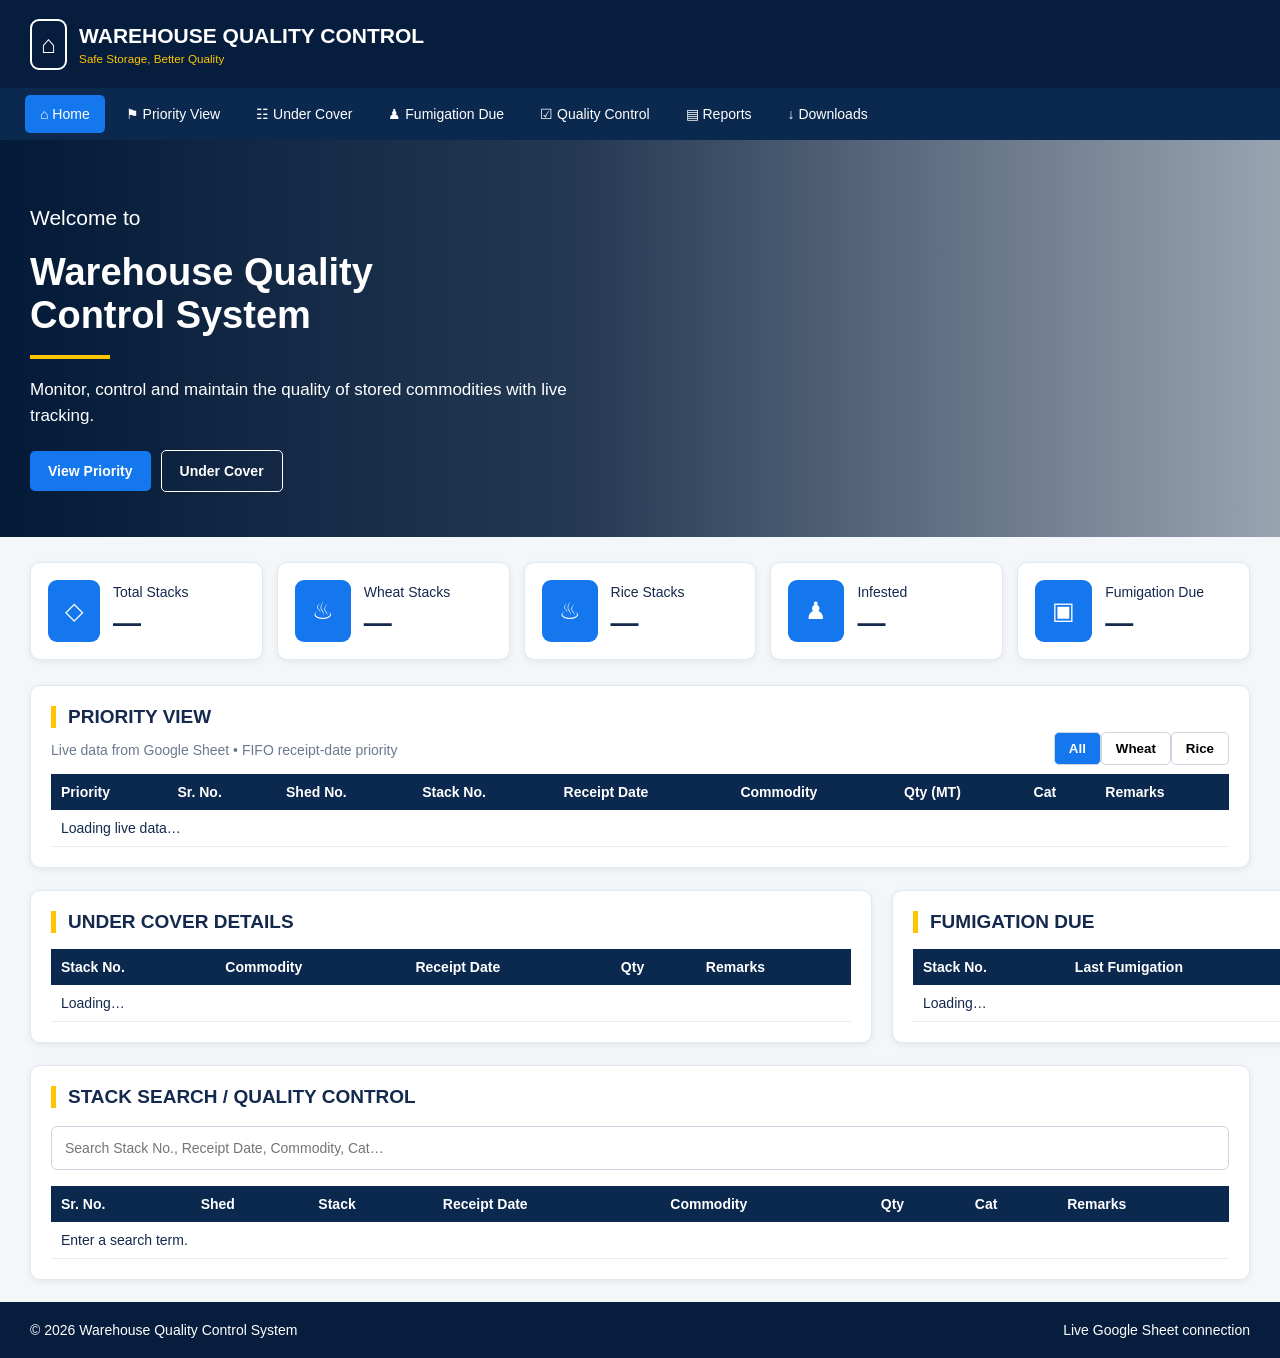
==== commit 91309075: "Add files via upload" ====
--- a/index.html
+++ b/index.html
@@ -1,149 +1,9 @@
-<!DOCTYPE html>
-<html lang="en">
-<head>
-  <meta charset="UTF-8">
-  <meta name="viewport" content="width=device-width, initial-scale=1.0">
-  <title>Warehouse Quality Control System</title>
-  <link rel="stylesheet" href="style.css">
-</head>
-<body>
-  <header class="topbar">
-    <div class="brand">
-      <div class="brand-logo">⌂</div>
-      <div>
-        <div class="brand-title">WAREHOUSE QUALITY CONTROL</div>
-        <div class="brand-subtitle">Safe Storage, Better Quality</div>
-      </div>
-    </div>
-
-    <div class="top-actions">
-      <div class="datetime">
-        <span>▣</span>
-        <div><b id="today">--</b><small id="weekday">--</small></div>
-        <span class="clock-icon">◷</span>
-        <b id="clock">--:--:--</b>
-      </div>
-      <button class="login-btn">♙ &nbsp; Login</button>
-    </div>
-  </header>
-
-  <nav class="nav">
-    <a class="active" href="#">⌂ &nbsp; Home</a>
-    <a href="#dashboard">▦ &nbsp; Dashboard</a>
-    <a href="#priority">⚑ &nbsp; Priority View</a>
-    <a href="#stack">☷ &nbsp; Stack Details</a>
-    <a href="#qc">♣ &nbsp; Quality Control</a>
-    <a href="#reports">▤ &nbsp; Reports</a>
-    <a href="#downloads">↓ &nbsp; Downloads</a>
-    <a href="#about">ⓘ &nbsp; About Us</a>
-  </nav>
-
-  <main>
-    <section class="hero">
-      <div class="hero-content">
-        <p class="welcome">Welcome to</p>
-        <h1>Warehouse Quality<br>Control System</h1>
-        <div class="yellow-line"></div>
-        <p class="hero-text">
-          Monitor, control and maintain the quality of stored commodities
-          with real-time tracking and reports.
-        </p>
-        <div class="hero-buttons">
-          <a class="primary-btn" href="#dashboard">▦ &nbsp; View Dashboard</a>
-          <a class="secondary-btn" href="#stack">⌕ &nbsp; Search Stack</a>
-        </div>
-      </div>
-      <div class="hero-image"></div>
-    </section>
-
-    <section class="stats" id="dashboard">
-      <div class="stat-card">
-        <div class="stat-icon blue">◇</div>
-        <div><span>Total Stacks</span><strong id="totalStacks">124</strong><small>All Godowns</small></div>
-      </div>
-      <div class="stat-card">
-        <div class="stat-icon green">♨</div>
-        <div><span>Wheat Stacks</span><strong id="wheatStacks">78</strong><small>62.90%</small></div>
-      </div>
-      <div class="stat-card">
-        <div class="stat-icon orange">♨</div>
-        <div><span>Rice Stacks</span><strong id="riceStacks">46</strong><small>37.10%</small></div>
-      </div>
-      <div class="stat-card">
-        <div class="stat-icon red">♟</div>
-        <div><span>Infested Stacks</span><strong id="infestedStacks">07</strong><small>Needs attention</small></div>
-      </div>
-      <div class="stat-card">
-        <div class="stat-icon purple">▣</div>
-        <div><span>Fumigation Due</span><strong id="fumigationDue">12</strong><small>Due for treatment</small></div>
-      </div>
-    </section>
-
-    <section class="quick-section">
-      <h2>QUICK ACCESS</h2>
-      <div class="quick-grid">
-        <a href="#stack" class="quick-card">
-          <div class="quick-icon blue">⌕</div><h3>Search Stack</h3>
-          <p>Search stack by number, commodity, or category</p>
-        </a>
-        <a href="#under-cover" class="quick-card">
-          <div class="quick-icon green">☷</div><h3>Under Cover Stacks</h3>
-          <p>View all currently under cover stacks</p>
-        </a>
-        <a href="#fumigation" class="quick-card">
-          <div class="quick-icon orange">♟</div><h3>Fumigation Due</h3>
-          <p>Stacks due for fumigation (&gt; 5 days)</p>
-        </a>
-        <a href="#qc" class="quick-card">
-          <div class="quick-icon purple">☑</div><h3>QC Tracker</h3>
-          <p>Quality control inspection and monitoring</p>
-        </a>
-        <a href="#reports" class="quick-card">
-          <div class="quick-icon teal">▥</div><h3>Reports</h3>
-          <p>View and download detailed reports</p>
-        </a>
-        <a href="#downloads" class="quick-card">
-          <div class="quick-icon blue">↓</div><h3>Downloads</h3>
-          <p>Download important documents &amp; formats</p>
-        </a>
-      </div>
-    </section>
-
-
-    <section class="priority-section" id="priority">
-      <div class="priority-head"><div><h2>PRIORITY VIEW (FIFO BASED)</h2><p>Oldest receipt first — separate Wheat and Rice priority.</p></div><div class="priority-actions"><button class="commodity-btn active" onclick="showPriority('all',this)">All</button><button class="commodity-btn" onclick="showPriority('wheat',this)">Wheat</button><button class="commodity-btn" onclick="showPriority('rice',this)">Rice</button></div></div>
-      <div class="priority-table-wrap"><table class="priority-table"><thead><tr><th>Sr. No.</th><th>Shed No.</th><th>Stack No.</th><th>Receipt Date</th><th>Commodity / Crop Year</th><th>Qty (MT)</th><th>Cat</th><th>Remarks</th></tr></thead><tbody id="priorityBody"><tr data-commodity="wheat"><td>1</td><td>14</td><td>14/208</td><td>05.07.26</td><td>Wheat / 2024-25</td><td>173.20</td><td>A</td><td>FIFO</td></tr><tr data-commodity="wheat"><td>2</td><td>18</td><td>18/142</td><td>07.07.26</td><td>Wheat / 2024-25</td><td>150.00</td><td>A</td><td>FIFO</td></tr><tr data-commodity="rice"><td>3</td><td>20</td><td>20/117</td><td>10.07.26</td><td>Rice / 2024-25</td><td>165.40</td><td>B</td><td>FIFO</td></tr></tbody></table></div>
-      <div class="priority-note">Live rows can be connected to your Google Sheet / Excel data.</div>
-    </section>
-
-    <section class="lower" id="stack">
-      <div class="info-panel">
-        <h2>STACK SEARCH</h2>
-        <div class="search-row">
-          <input id="stackSearch" type="search" placeholder="Enter Stack No., Receipt Date, Commodity or Category">
-          <button onclick="searchStack()">Search</button>
-        </div>
-        <div id="searchResult" class="search-result">Enter a stack number or keyword to search.</div>
-      </div>
-      <div class="info-panel" id="qc">
-        <h2>QUALITY CONTROL</h2>
-        <div class="qc-list">
-          <div><span>✓</span> Stack inspection monitoring</div>
-          <div><span>✓</span> Infestation &amp; treatment tracking</div>
-          <div><span>✓</span> Fumigation history</div>
-          <div><span>✓</span> Under-cover monitoring</div>
-        </div>
-      </div>
-    </section>
-  </main>
-
-  <footer id="about">
-    <span>© 2026 Warehouse Quality Control System. All rights reserved.</span>
-    <span>Version 2.0.0</span>
-    <span>For support, contact your system administrator.</span>
-    <button onclick="window.scrollTo({top:0,behavior:'smooth'})">⌃</button>
-  </footer>
-
-  <script src="script.js"></script>
-</body>
-</html>
+<!doctype html><html lang="en"><head><meta charset="utf-8"><meta name="viewport" content="width=device-width,initial-scale=1"><title>Warehouse Quality Control</title><link rel="stylesheet" href="style.css"></head><body>
+<header><div class="brand"><b>⌂</b><div><strong>WAREHOUSE QUALITY CONTROL</strong><small>Safe Storage, Better Quality</small></div></div><div id="clock"></div></header>
+<nav><a class="active" href="#home">⌂ Home</a><a href="#priority">⚑ Priority View</a><a href="#under">☷ Under Cover</a><a href="#fumigation">♟ Fumigation Due</a><a href="#qc">☑ Quality Control</a><a href="#reports">▤ Reports</a><a href="#downloads">↓ Downloads</a></nav>
+<main id="home"><section class="hero"><div><p>Welcome to</p><h1>Warehouse Quality<br>Control System</h1><i></i><span>Monitor, control and maintain the quality of stored commodities with live tracking.</span><div><a class="btn" href="#priority">View Priority</a><a class="btn ghost" href="#under">Under Cover</a></div></div></section>
+<section class="stats"><article><em>◇</em><div>Total Stacks<strong id="total">—</strong></div></article><article><em>♨</em><div>Wheat Stacks<strong id="wheat">—</strong></div></article><article><em>♨</em><div>Rice Stacks<strong id="rice">—</strong></div></article><article><em>♟</em><div>Infested<strong id="infested">—</strong></div></article><article><em>▣</em><div>Fumigation Due<strong id="due">—</strong></div></article></section>
+<section class="panel" id="priority"><h2>PRIORITY VIEW</h2><p class="muted">Live data from Google Sheet • FIFO receipt-date priority</p><div class="tabs"><button onclick="filter('all',this)" class="sel">All</button><button onclick="filter('wheat',this)">Wheat</button><button onclick="filter('rice',this)">Rice</button></div><div class="table"><table><thead><tr><th>Priority</th><th>Sr. No.</th><th>Shed No.</th><th>Stack No.</th><th>Receipt Date</th><th>Commodity</th><th>Qty (MT)</th><th>Cat</th><th>Remarks</th></tr></thead><tbody id="priorityRows"><tr><td colspan="9">Loading live data…</td></tr></tbody></table></div></section>
+<section class="split"><div class="panel" id="under"><h2>UNDER COVER DETAILS</h2><div class="table"><table><thead><tr><th>Stack No.</th><th>Commodity</th><th>Receipt Date</th><th>Qty</th><th>Remarks</th></tr></thead><tbody id="underRows"><tr><td colspan="5">Loading…</td></tr></tbody></table></div></div><div class="panel" id="fumigation"><h2>FUMIGATION DUE</h2><div class="table"><table><thead><tr><th>Stack No.</th><th>Last Fumigation</th><th>Days</th><th>Commodity</th><th>Remarks</th></tr></thead><tbody id="fumRows"><tr><td colspan="5">Loading…</td></tr></tbody></table></div></div></section>
+<section class="panel search" id="qc"><h2>STACK SEARCH / QUALITY CONTROL</h2><input id="q" placeholder="Search Stack No., Receipt Date, Commodity, Cat…" oninput="search()"><div class="table"><table><thead><tr><th>Sr. No.</th><th>Shed</th><th>Stack</th><th>Receipt Date</th><th>Commodity</th><th>Qty</th><th>Cat</th><th>Remarks</th></tr></thead><tbody id="searchRows"><tr><td colspan="8">Enter a search term.</td></tr></tbody></table></div></section></main>
+<footer id="reports">© 2026 Warehouse Quality Control System <span id="downloads">Live Google Sheet connection</span></footer><script src="script.js"></script></body></html>
--- a/style.css
+++ b/style.css
@@ -1,2 +1 @@
-*{box-sizing:border-box}html{scroll-behavior:smooth}body{margin:0;font-family:Arial,Helvetica,sans-serif;color:#13264a;background:#f5f7fa}.topbar{height:94px;background:#061d3d;color:#fff;display:flex;align-items:center;justify-content:space-between;padding:0 30px}.brand{display:flex;align-items:center;gap:14px}.brand-logo{width:58px;height:58px;border:3px solid #fff;border-radius:10px;display:flex;align-items:center;justify-content:center;font-size:34px}.brand-title{font-size:23px;font-weight:800;letter-spacing:.3px}.brand-subtitle{color:#ffc400;font-size:14px;margin-top:5px;font-weight:700}.top-actions{display:flex;gap:14px;align-items:center}.datetime{height:54px;padding:7px 17px;border:1px solid #17375f;border-radius:8px;background:#0b294f;display:flex;align-items:center;gap:10px}.datetime span{font-size:23px}.datetime small{display:block;color:#d9e2ee;margin-top:2px}.clock-icon{margin-left:8px}.login-btn{height:52px;background:transparent;border:1px solid #d9e2ee;color:#fff;border-radius:7px;padding:0 19px;font-size:15px}.nav{height:54px;background:#0b294f;display:flex;align-items:center;padding-left:30px;gap:7px}.nav a{color:#fff;text-decoration:none;padding:13px 17px;border-radius:6px;font-size:15px}.nav a.active,.nav a:hover{background:#1376ed}.hero{height:350px;background:#031a38;color:#fff;position:relative;overflow:hidden;display:flex}.hero-content{width:50%;padding:58px 30px;position:relative;z-index:2;background:linear-gradient(90deg,#031a38 82%,rgba(3,26,56,0))}.welcome{font-size:22px;margin:0 0 8px}.hero h1{font-size:38px;line-height:1.2;margin:0;font-weight:800}.yellow-line{width:80px;height:4px;background:#ffc400;margin:20px 0}.hero-text{font-size:18px;line-height:1.5;max-width:620px}.hero-buttons{display:flex;gap:16px;margin-top:22px}.primary-btn,.secondary-btn{padding:14px 21px;border-radius:5px;text-decoration:none;font-weight:700}.primary-btn{background:#1376ed;color:#fff}.secondary-btn{border:1px solid #fff;color:#fff}.hero-image{position:absolute;right:0;top:0;width:65%;height:100%;background-image:linear-gradient(90deg,#031a38 0%,rgba(3,26,56,.3) 35%,rgba(3,26,56,0) 70%),url('assets/warehouse-hero.png');background-size:cover;background-position:center}.stats{padding:28px 30px;display:grid;grid-template-columns:repeat(5,1fr);gap:15px;background:#f7f8fa}.stat-card{background:#fff;border:1px solid #e4e8ee;border-radius:10px;padding:20px;display:flex;align-items:center;gap:17px;box-shadow:0 2px 6px #0000000d}.stat-card span{display:block;font-size:16px;font-weight:700}.stat-card strong{display:block;font-size:31px;margin:7px 0 3px}.stat-card small{color:#65748b}.stat-icon,.quick-icon{display:flex;align-items:center;justify-content:center;color:#fff;font-weight:700}.stat-icon{width:80px;height:80px;border-radius:12px;font-size:34px;flex:none}.blue{background:#176fe0}.green{background:#46bd24}.orange{background:#ff9414}.red{background:#df3434}.purple{background:#9149c6}.teal{background:#13afa7}.quick-section{margin:0 30px 25px;background:#fff;border:1px solid #e4e8ee;border-radius:10px;padding:18px;box-shadow:0 2px 6px #0000000d}.quick-section h2,.info-panel h2{font-size:19px;margin:0 0 17px;border-left:5px solid #1477ed;padding-left:14px}.quick-grid{display:grid;grid-template-columns:repeat(6,1fr);gap:18px}.quick-card{min-height:180px;border:1px solid #e4e8ee;border-radius:10px;text-align:center;padding:18px;text-decoration:none;color:#13264a;transition:.2s}.quick-card:hover{transform:translateY(-3px);box-shadow:0 7px 20px #00000012}.quick-icon{width:52px;height:52px;border-radius:9px;margin:0 auto 11px;font-size:25px}.quick-card h3{margin:6px 0;font-size:16px}.quick-card p{font-size:13px;line-height:1.45;margin:0}.lower{display:grid;grid-template-columns:1.5fr 1fr;gap:20px;padding:0 30px 30px}.info-panel{background:#fff;border:1px solid #e4e8ee;border-radius:10px;padding:22px}.search-row{display:flex;gap:10px}.search-row input{flex:1;padding:13px;border:1px solid #ccd5e2;border-radius:6px;font-size:14px}.search-row button{background:#1376ed;color:#fff;border:0;border-radius:6px;padding:0 22px;font-weight:700}.search-result{margin-top:15px;background:#f3f6fa;padding:13px;border-radius:6px;color:#596a82}.qc-list div{padding:11px 0;border-bottom:1px solid #edf0f4}.qc-list span{color:#1d9c42;font-weight:bold;margin-right:9px}footer{background:#061d3d;color:#fff;padding:22px 30px;display:flex;align-items:center;justify-content:space-between;font-size:13px}footer button{border:0;background:#1376ed;color:#fff;width:45px;height:38px;border-radius:5px;font-size:20px}@media(max-width:1000px){.stats{grid-template-columns:repeat(2,1fr)}.quick-grid{grid-template-columns:repeat(3,1fr)}.hero-content{width:65%}.hero-image{width:70%}.lower{grid-template-columns:1fr}}@media(max-width:650px){.topbar{height:auto;padding:15px;align-items:flex-start}.brand-title{font-size:16px}.brand-subtitle{font-size:11px}.brand-logo{width:45px;height:45px;font-size:25px}.datetime,.login-btn{display:none}.nav{overflow:auto;padding-left:10px}.nav a{white-space:nowrap;font-size:13px;padding:11px}.hero{height:430px}.hero-content{width:100%;padding:40px 20px;background:linear-gradient(90deg,#031a38 0%,#031a38d9 70%,#031a38aa)}.hero-image{width:100%}.hero h1{font-size:29px}.hero-text{font-size:15px}.stats{padding:15px;grid-template-columns:1fr 1fr;gap:10px}.stat-card{padding:13px;gap:10px}.stat-icon{width:55px;height:55px;font-size:23px}.stat-card strong{font-size:23px}.quick-section,.lower{margin-left:15px;margin-right:15px;padding-left:15px;padding-right:15px}.quick-grid{grid-template-columns:1fr 1fr;gap:10px}.quick-card{min-height:155px;padding:13px}.lower{padding:0 0 20px;display:block}.info-panel{margin-bottom:15px}footer{flex-direction:column;gap:10px;text-align:center}}
-.priority-section{margin:0 30px 25px;background:#fff;border:1px solid #e4e8ee;border-radius:10px;padding:20px;box-shadow:0 2px 6px #0000000d}.priority-head{display:flex;justify-content:space-between;align-items:center;gap:15px;margin-bottom:16px}.priority-head h2{font-size:19px;margin:0;border-left:5px solid #ffc400;padding-left:14px}.priority-head p{margin:7px 0 0;color:#66758a;font-size:13px}.priority-actions{display:flex;gap:8px}.commodity-btn{border:1px solid #cbd5e1;background:#fff;color:#17345c;border-radius:6px;padding:9px 15px;font-weight:700;cursor:pointer}.commodity-btn.active,.commodity-btn:hover{background:#1376ed;color:#fff;border-color:#1376ed}.priority-table-wrap{overflow:auto}.priority-table{width:100%;border-collapse:collapse;min-width:850px;font-size:13px}.priority-table th{background:#0b294f;color:#fff;text-align:left;padding:11px 10px}.priority-table td{padding:10px;border-bottom:1px solid #e9edf2}.priority-note{font-size:11px;color:#7a8797;margin-top:10px}
+*{box-sizing:border-box}body{margin:0;font:14px Arial,sans-serif;background:#f4f7fa;color:#14294d}header{height:88px;background:#061d3d;color:#fff;display:flex;justify-content:space-between;align-items:center;padding:0 30px}.brand{display:flex;gap:12px;align-items:center}.brand>b{border:2px solid #fff;border-radius:9px;padding:9px;font-size:25px}.brand strong{display:block;font-size:21px}.brand small{display:block;color:#ffc400;margin-top:4px}.nav{}nav{background:#0b294f;display:flex;gap:6px;padding:7px 25px;overflow:auto}nav a{color:#fff;text-decoration:none;padding:11px 15px;border-radius:5px;white-space:nowrap}nav a:hover,nav a.active{background:#1477ed}.hero{min-height:330px;background:linear-gradient(90deg,#031a38 0%,#031a38dc 45%,#031a3860),url('assets/warehouse-hero.png') center/cover;display:flex;align-items:center;color:#fff;padding:45px 30px}.hero h1{font-size:38px;margin:5px 0}.hero p{font-size:21px}.hero i{display:block;width:80px;height:4px;background:#ffc400;margin:18px 0}.hero span{display:block;max-width:600px;font-size:17px;line-height:1.5}.btn{display:inline-block;margin:22px 10px 0 0;padding:12px 18px;background:#1477ed;color:white;text-decoration:none;border-radius:5px;font-weight:bold}.ghost{background:transparent;border:1px solid white}.stats{display:grid;grid-template-columns:repeat(5,1fr);gap:14px;padding:25px 30px}.stats article,.panel{background:#fff;border:1px solid #e2e8f0;border-radius:10px;box-shadow:0 2px 7px #0001}.stats article{padding:17px;display:flex;gap:13px;align-items:center}.stats em{font-style:normal;background:#1477ed;color:white;border-radius:9px;padding:17px;font-size:24px}.stats strong{display:block;font-size:28px;margin-top:7px}.panel{margin:0 30px 22px;padding:20px}.panel h2{font-size:19px;margin:0;border-left:5px solid #ffc400;padding-left:12px}.muted{color:#6b7a90}.tabs{float:right;margin-top:-40px}.tabs button{padding:8px 14px;border:1px solid #ccd5e0;background:#fff;border-radius:5px;font-weight:bold}.tabs .sel,.tabs button:hover{background:#1477ed;color:#fff}.table{overflow:auto;margin-top:16px}table{width:100%;border-collapse:collapse;min-width:800px}th{background:#0b294f;color:#fff;text-align:left;padding:10px}td{padding:10px;border-bottom:1px solid #e7ecf2}tr:hover td{background:#f5f8fb}.split{display:grid;grid-template-columns:1fr 1fr;gap:0}.split .panel:first-child{margin-right:10px}.split .panel:last-child{margin-left:10px}.search input{width:100%;padding:13px;border:1px solid #ccd5e0;border-radius:6px;margin:18px 0 0;font-size:14px}footer{background:#061d3d;color:#fff;padding:20px 30px;display:flex;justify-content:space-between}@media(max-width:900px){.stats{grid-template-columns:repeat(2,1fr)}.split{display:block}.split .panel{margin-left:30px!important;margin-right:30px!important}.hero h1{font-size:30px}}@media(max-width:560px){header{padding:12px 15px}.brand strong{font-size:15px}.brand small{font-size:10px}.stats{padding:15px;gap:9px}.panel{margin-left:15px;margin-right:15px}.stats article{padding:11px}.stats em{padding:12px}.stats strong{font-size:22px}.hero{padding:35px 20px}.hero h1{font-size:28px}}
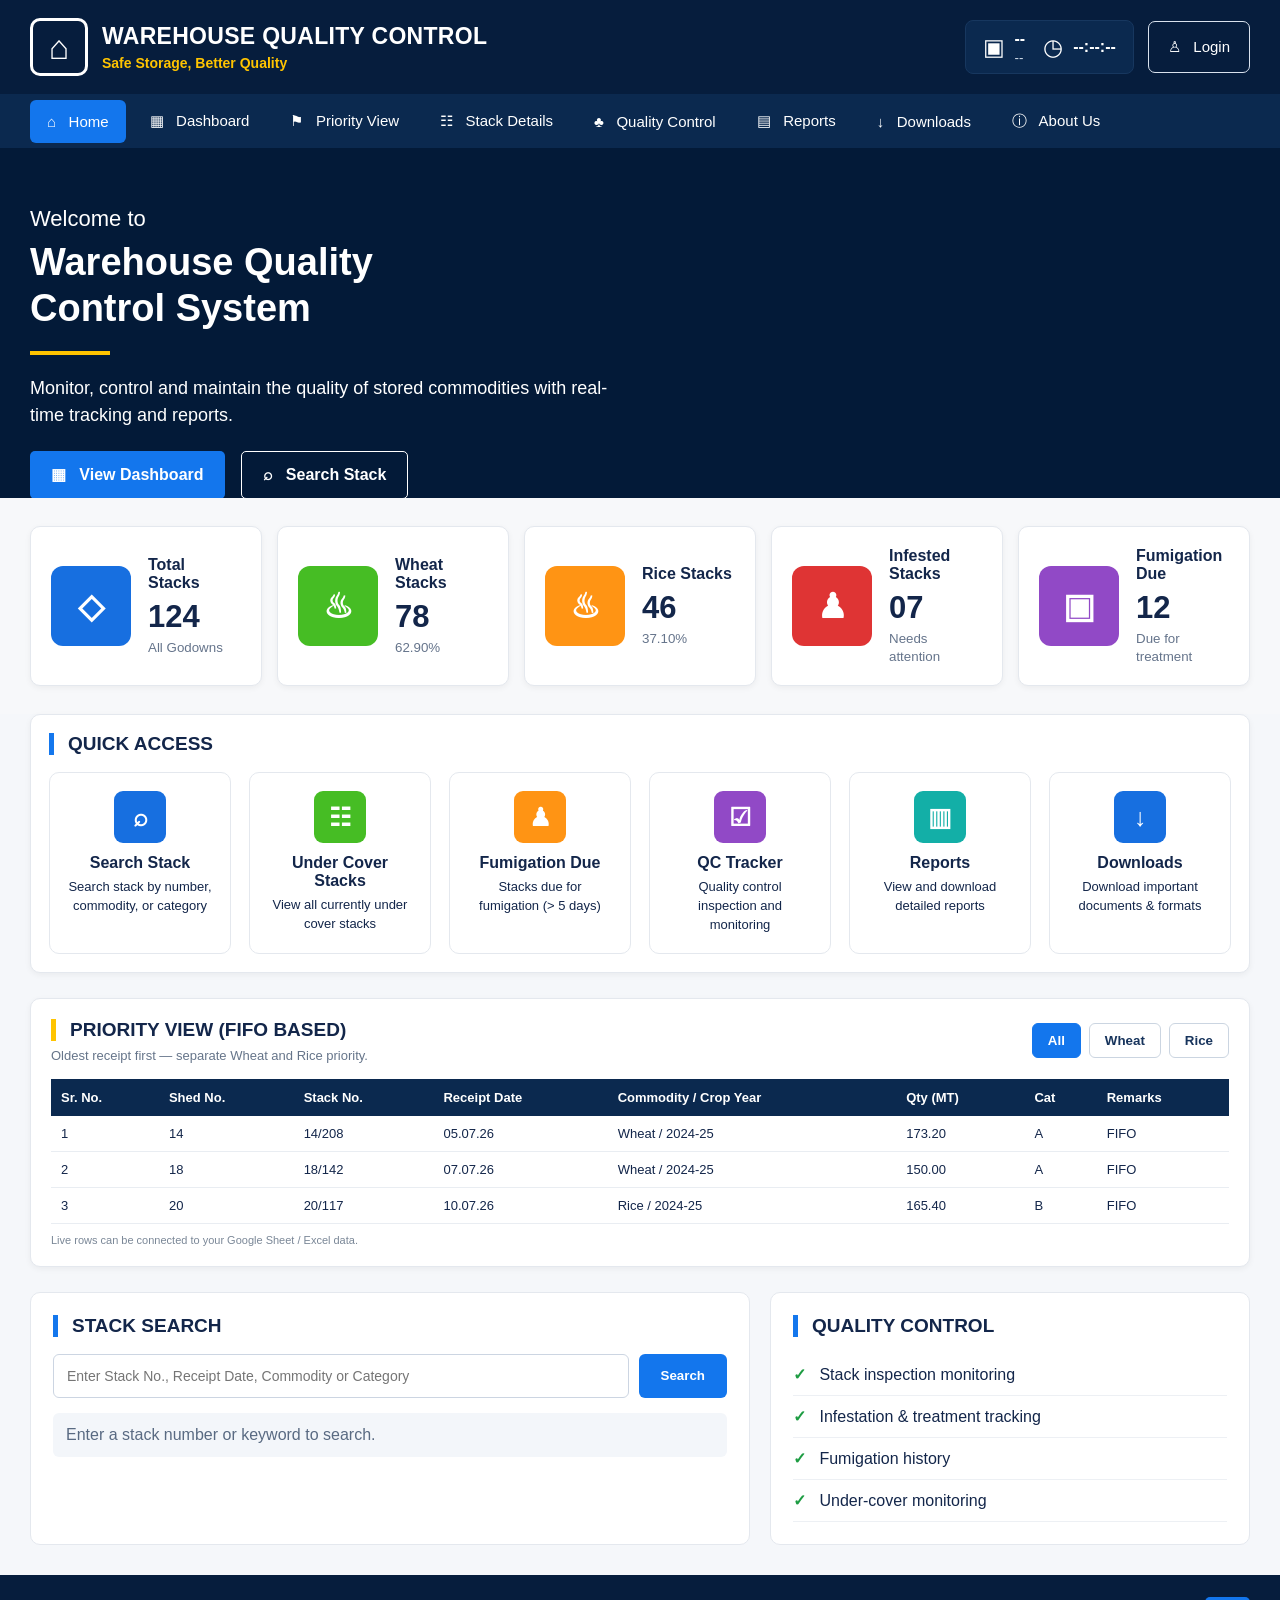
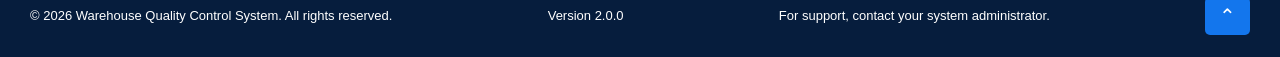
==== commit 1e3e74f8: "Add files via upload" ====
--- a/index.html
+++ b/index.html
@@ -1,9 +1,149 @@
-<!doctype html><html lang="en"><head><meta charset="utf-8"><meta name="viewport" content="width=device-width,initial-scale=1"><title>Warehouse Quality Control</title><link rel="stylesheet" href="style.css"></head><body>
-<header><div class="brand"><b>⌂</b><div><strong>WAREHOUSE QUALITY CONTROL</strong><small>Safe Storage, Better Quality</small></div></div><div id="clock"></div></header>
-<nav><a class="active" href="#home">⌂ Home</a><a href="#priority">⚑ Priority View</a><a href="#under">☷ Under Cover</a><a href="#fumigation">♟ Fumigation Due</a><a href="#qc">☑ Quality Control</a><a href="#reports">▤ Reports</a><a href="#downloads">↓ Downloads</a></nav>
-<main id="home"><section class="hero"><div><p>Welcome to</p><h1>Warehouse Quality<br>Control System</h1><i></i><span>Monitor, control and maintain the quality of stored commodities with live tracking.</span><div><a class="btn" href="#priority">View Priority</a><a class="btn ghost" href="#under">Under Cover</a></div></div></section>
-<section class="stats"><article><em>◇</em><div>Total Stacks<strong id="total">—</strong></div></article><article><em>♨</em><div>Wheat Stacks<strong id="wheat">—</strong></div></article><article><em>♨</em><div>Rice Stacks<strong id="rice">—</strong></div></article><article><em>♟</em><div>Infested<strong id="infested">—</strong></div></article><article><em>▣</em><div>Fumigation Due<strong id="due">—</strong></div></article></section>
-<section class="panel" id="priority"><h2>PRIORITY VIEW</h2><p class="muted">Live data from Google Sheet • FIFO receipt-date priority</p><div class="tabs"><button onclick="filter('all',this)" class="sel">All</button><button onclick="filter('wheat',this)">Wheat</button><button onclick="filter('rice',this)">Rice</button></div><div class="table"><table><thead><tr><th>Priority</th><th>Sr. No.</th><th>Shed No.</th><th>Stack No.</th><th>Receipt Date</th><th>Commodity</th><th>Qty (MT)</th><th>Cat</th><th>Remarks</th></tr></thead><tbody id="priorityRows"><tr><td colspan="9">Loading live data…</td></tr></tbody></table></div></section>
-<section class="split"><div class="panel" id="under"><h2>UNDER COVER DETAILS</h2><div class="table"><table><thead><tr><th>Stack No.</th><th>Commodity</th><th>Receipt Date</th><th>Qty</th><th>Remarks</th></tr></thead><tbody id="underRows"><tr><td colspan="5">Loading…</td></tr></tbody></table></div></div><div class="panel" id="fumigation"><h2>FUMIGATION DUE</h2><div class="table"><table><thead><tr><th>Stack No.</th><th>Last Fumigation</th><th>Days</th><th>Commodity</th><th>Remarks</th></tr></thead><tbody id="fumRows"><tr><td colspan="5">Loading…</td></tr></tbody></table></div></div></section>
-<section class="panel search" id="qc"><h2>STACK SEARCH / QUALITY CONTROL</h2><input id="q" placeholder="Search Stack No., Receipt Date, Commodity, Cat…" oninput="search()"><div class="table"><table><thead><tr><th>Sr. No.</th><th>Shed</th><th>Stack</th><th>Receipt Date</th><th>Commodity</th><th>Qty</th><th>Cat</th><th>Remarks</th></tr></thead><tbody id="searchRows"><tr><td colspan="8">Enter a search term.</td></tr></tbody></table></div></section></main>
-<footer id="reports">© 2026 Warehouse Quality Control System <span id="downloads">Live Google Sheet connection</span></footer><script src="script.js"></script></body></html>
+<!DOCTYPE html>
+<html lang="en">
+<head>
+  <meta charset="UTF-8">
+  <meta name="viewport" content="width=device-width, initial-scale=1.0">
+  <title>Warehouse Quality Control System</title>
+  <link rel="stylesheet" href="style.css">
+</head>
+<body>
+  <header class="topbar">
+    <div class="brand">
+      <div class="brand-logo">⌂</div>
+      <div>
+        <div class="brand-title">WAREHOUSE QUALITY CONTROL</div>
+        <div class="brand-subtitle">Safe Storage, Better Quality</div>
+      </div>
+    </div>
+
+    <div class="top-actions">
+      <div class="datetime">
+        <span>▣</span>
+        <div><b id="today">--</b><small id="weekday">--</small></div>
+        <span class="clock-icon">◷</span>
+        <b id="clock">--:--:--</b>
+      </div>
+      <button class="login-btn">♙ &nbsp; Login</button>
+    </div>
+  </header>
+
+  <nav class="nav">
+    <a class="active" href="#">⌂ &nbsp; Home</a>
+    <a href="#dashboard">▦ &nbsp; Dashboard</a>
+    <a href="#priority">⚑ &nbsp; Priority View</a>
+    <a href="#stack">☷ &nbsp; Stack Details</a>
+    <a href="#qc">♣ &nbsp; Quality Control</a>
+    <a href="#reports">▤ &nbsp; Reports</a>
+    <a href="#downloads">↓ &nbsp; Downloads</a>
+    <a href="#about">ⓘ &nbsp; About Us</a>
+  </nav>
+
+  <main>
+    <section class="hero">
+      <div class="hero-content">
+        <p class="welcome">Welcome to</p>
+        <h1>Warehouse Quality<br>Control System</h1>
+        <div class="yellow-line"></div>
+        <p class="hero-text">
+          Monitor, control and maintain the quality of stored commodities
+          with real-time tracking and reports.
+        </p>
+        <div class="hero-buttons">
+          <a class="primary-btn" href="#dashboard">▦ &nbsp; View Dashboard</a>
+          <a class="secondary-btn" href="#stack">⌕ &nbsp; Search Stack</a>
+        </div>
+      </div>
+      <div class="hero-image"></div>
+    </section>
+
+    <section class="stats" id="dashboard">
+      <div class="stat-card">
+        <div class="stat-icon blue">◇</div>
+        <div><span>Total Stacks</span><strong id="totalStacks">124</strong><small>All Godowns</small></div>
+      </div>
+      <div class="stat-card">
+        <div class="stat-icon green">♨</div>
+        <div><span>Wheat Stacks</span><strong id="wheatStacks">78</strong><small>62.90%</small></div>
+      </div>
+      <div class="stat-card">
+        <div class="stat-icon orange">♨</div>
+        <div><span>Rice Stacks</span><strong id="riceStacks">46</strong><small>37.10%</small></div>
+      </div>
+      <div class="stat-card">
+        <div class="stat-icon red">♟</div>
+        <div><span>Infested Stacks</span><strong id="infestedStacks">07</strong><small>Needs attention</small></div>
+      </div>
+      <div class="stat-card">
+        <div class="stat-icon purple">▣</div>
+        <div><span>Fumigation Due</span><strong id="fumigationDue">12</strong><small>Due for treatment</small></div>
+      </div>
+    </section>
+
+    <section class="quick-section">
+      <h2>QUICK ACCESS</h2>
+      <div class="quick-grid">
+        <a href="#stack" class="quick-card">
+          <div class="quick-icon blue">⌕</div><h3>Search Stack</h3>
+          <p>Search stack by number, commodity, or category</p>
+        </a>
+        <a href="#under-cover" class="quick-card">
+          <div class="quick-icon green">☷</div><h3>Under Cover Stacks</h3>
+          <p>View all currently under cover stacks</p>
+        </a>
+        <a href="#fumigation" class="quick-card">
+          <div class="quick-icon orange">♟</div><h3>Fumigation Due</h3>
+          <p>Stacks due for fumigation (&gt; 5 days)</p>
+        </a>
+        <a href="#qc" class="quick-card">
+          <div class="quick-icon purple">☑</div><h3>QC Tracker</h3>
+          <p>Quality control inspection and monitoring</p>
+        </a>
+        <a href="#reports" class="quick-card">
+          <div class="quick-icon teal">▥</div><h3>Reports</h3>
+          <p>View and download detailed reports</p>
+        </a>
+        <a href="#downloads" class="quick-card">
+          <div class="quick-icon blue">↓</div><h3>Downloads</h3>
+          <p>Download important documents &amp; formats</p>
+        </a>
+      </div>
+    </section>
+
+
+    <section class="priority-section" id="priority">
+      <div class="priority-head"><div><h2>PRIORITY VIEW (FIFO BASED)</h2><p>Oldest receipt first — separate Wheat and Rice priority.</p></div><div class="priority-actions"><button class="commodity-btn active" onclick="showPriority('all',this)">All</button><button class="commodity-btn" onclick="showPriority('wheat',this)">Wheat</button><button class="commodity-btn" onclick="showPriority('rice',this)">Rice</button></div></div>
+      <div class="priority-table-wrap"><table class="priority-table"><thead><tr><th>Sr. No.</th><th>Shed No.</th><th>Stack No.</th><th>Receipt Date</th><th>Commodity / Crop Year</th><th>Qty (MT)</th><th>Cat</th><th>Remarks</th></tr></thead><tbody id="priorityBody"><tr data-commodity="wheat"><td>1</td><td>14</td><td>14/208</td><td>05.07.26</td><td>Wheat / 2024-25</td><td>173.20</td><td>A</td><td>FIFO</td></tr><tr data-commodity="wheat"><td>2</td><td>18</td><td>18/142</td><td>07.07.26</td><td>Wheat / 2024-25</td><td>150.00</td><td>A</td><td>FIFO</td></tr><tr data-commodity="rice"><td>3</td><td>20</td><td>20/117</td><td>10.07.26</td><td>Rice / 2024-25</td><td>165.40</td><td>B</td><td>FIFO</td></tr></tbody></table></div>
+      <div class="priority-note">Live rows can be connected to your Google Sheet / Excel data.</div>
+    </section>
+
+    <section class="lower" id="stack">
+      <div class="info-panel">
+        <h2>STACK SEARCH</h2>
+        <div class="search-row">
+          <input id="stackSearch" type="search" placeholder="Enter Stack No., Receipt Date, Commodity or Category">
+          <button onclick="searchStack()">Search</button>
+        </div>
+        <div id="searchResult" class="search-result">Enter a stack number or keyword to search.</div>
+      </div>
+      <div class="info-panel" id="qc">
+        <h2>QUALITY CONTROL</h2>
+        <div class="qc-list">
+          <div><span>✓</span> Stack inspection monitoring</div>
+          <div><span>✓</span> Infestation &amp; treatment tracking</div>
+          <div><span>✓</span> Fumigation history</div>
+          <div><span>✓</span> Under-cover monitoring</div>
+        </div>
+      </div>
+    </section>
+  </main>
+
+  <footer id="about">
+    <span>© 2026 Warehouse Quality Control System. All rights reserved.</span>
+    <span>Version 2.0.0</span>
+    <span>For support, contact your system administrator.</span>
+    <button onclick="window.scrollTo({top:0,behavior:'smooth'})">⌃</button>
+  </footer>
+
+  <script src="script.js"></script>
+</body>
+</html>
--- a/style.css
+++ b/style.css
@@ -1 +1,2 @@
-*{box-sizing:border-box}body{margin:0;font:14px Arial,sans-serif;background:#f4f7fa;color:#14294d}header{height:88px;background:#061d3d;color:#fff;display:flex;justify-content:space-between;align-items:center;padding:0 30px}.brand{display:flex;gap:12px;align-items:center}.brand>b{border:2px solid #fff;border-radius:9px;padding:9px;font-size:25px}.brand strong{display:block;font-size:21px}.brand small{display:block;color:#ffc400;margin-top:4px}.nav{}nav{background:#0b294f;display:flex;gap:6px;padding:7px 25px;overflow:auto}nav a{color:#fff;text-decoration:none;padding:11px 15px;border-radius:5px;white-space:nowrap}nav a:hover,nav a.active{background:#1477ed}.hero{min-height:330px;background:linear-gradient(90deg,#031a38 0%,#031a38dc 45%,#031a3860),url('assets/warehouse-hero.png') center/cover;display:flex;align-items:center;color:#fff;padding:45px 30px}.hero h1{font-size:38px;margin:5px 0}.hero p{font-size:21px}.hero i{display:block;width:80px;height:4px;background:#ffc400;margin:18px 0}.hero span{display:block;max-width:600px;font-size:17px;line-height:1.5}.btn{display:inline-block;margin:22px 10px 0 0;padding:12px 18px;background:#1477ed;color:white;text-decoration:none;border-radius:5px;font-weight:bold}.ghost{background:transparent;border:1px solid white}.stats{display:grid;grid-template-columns:repeat(5,1fr);gap:14px;padding:25px 30px}.stats article,.panel{background:#fff;border:1px solid #e2e8f0;border-radius:10px;box-shadow:0 2px 7px #0001}.stats article{padding:17px;display:flex;gap:13px;align-items:center}.stats em{font-style:normal;background:#1477ed;color:white;border-radius:9px;padding:17px;font-size:24px}.stats strong{display:block;font-size:28px;margin-top:7px}.panel{margin:0 30px 22px;padding:20px}.panel h2{font-size:19px;margin:0;border-left:5px solid #ffc400;padding-left:12px}.muted{color:#6b7a90}.tabs{float:right;margin-top:-40px}.tabs button{padding:8px 14px;border:1px solid #ccd5e0;background:#fff;border-radius:5px;font-weight:bold}.tabs .sel,.tabs button:hover{background:#1477ed;color:#fff}.table{overflow:auto;margin-top:16px}table{width:100%;border-collapse:collapse;min-width:800px}th{background:#0b294f;color:#fff;text-align:left;padding:10px}td{padding:10px;border-bottom:1px solid #e7ecf2}tr:hover td{background:#f5f8fb}.split{display:grid;grid-template-columns:1fr 1fr;gap:0}.split .panel:first-child{margin-right:10px}.split .panel:last-child{margin-left:10px}.search input{width:100%;padding:13px;border:1px solid #ccd5e0;border-radius:6px;margin:18px 0 0;font-size:14px}footer{background:#061d3d;color:#fff;padding:20px 30px;display:flex;justify-content:space-between}@media(max-width:900px){.stats{grid-template-columns:repeat(2,1fr)}.split{display:block}.split .panel{margin-left:30px!important;margin-right:30px!important}.hero h1{font-size:30px}}@media(max-width:560px){header{padding:12px 15px}.brand strong{font-size:15px}.brand small{font-size:10px}.stats{padding:15px;gap:9px}.panel{margin-left:15px;margin-right:15px}.stats article{padding:11px}.stats em{padding:12px}.stats strong{font-size:22px}.hero{padding:35px 20px}.hero h1{font-size:28px}}
+*{box-sizing:border-box}html{scroll-behavior:smooth}body{margin:0;font-family:Arial,Helvetica,sans-serif;color:#13264a;background:#f5f7fa}.topbar{height:94px;background:#061d3d;color:#fff;display:flex;align-items:center;justify-content:space-between;padding:0 30px}.brand{display:flex;align-items:center;gap:14px}.brand-logo{width:58px;height:58px;border:3px solid #fff;border-radius:10px;display:flex;align-items:center;justify-content:center;font-size:34px}.brand-title{font-size:23px;font-weight:800;letter-spacing:.3px}.brand-subtitle{color:#ffc400;font-size:14px;margin-top:5px;font-weight:700}.top-actions{display:flex;gap:14px;align-items:center}.datetime{height:54px;padding:7px 17px;border:1px solid #17375f;border-radius:8px;background:#0b294f;display:flex;align-items:center;gap:10px}.datetime span{font-size:23px}.datetime small{display:block;color:#d9e2ee;margin-top:2px}.clock-icon{margin-left:8px}.login-btn{height:52px;background:transparent;border:1px solid #d9e2ee;color:#fff;border-radius:7px;padding:0 19px;font-size:15px}.nav{height:54px;background:#0b294f;display:flex;align-items:center;padding-left:30px;gap:7px}.nav a{color:#fff;text-decoration:none;padding:13px 17px;border-radius:6px;font-size:15px}.nav a.active,.nav a:hover{background:#1376ed}.hero{height:350px;background:#031a38;color:#fff;position:relative;overflow:hidden;display:flex}.hero-content{width:50%;padding:58px 30px;position:relative;z-index:2;background:linear-gradient(90deg,#031a38 82%,rgba(3,26,56,0))}.welcome{font-size:22px;margin:0 0 8px}.hero h1{font-size:38px;line-height:1.2;margin:0;font-weight:800}.yellow-line{width:80px;height:4px;background:#ffc400;margin:20px 0}.hero-text{font-size:18px;line-height:1.5;max-width:620px}.hero-buttons{display:flex;gap:16px;margin-top:22px}.primary-btn,.secondary-btn{padding:14px 21px;border-radius:5px;text-decoration:none;font-weight:700}.primary-btn{background:#1376ed;color:#fff}.secondary-btn{border:1px solid #fff;color:#fff}.hero-image{position:absolute;right:0;top:0;width:65%;height:100%;background-image:linear-gradient(90deg,#031a38 0%,rgba(3,26,56,.3) 35%,rgba(3,26,56,0) 70%),url('assets/warehouse-hero.png');background-size:cover;background-position:center}.stats{padding:28px 30px;display:grid;grid-template-columns:repeat(5,1fr);gap:15px;background:#f7f8fa}.stat-card{background:#fff;border:1px solid #e4e8ee;border-radius:10px;padding:20px;display:flex;align-items:center;gap:17px;box-shadow:0 2px 6px #0000000d}.stat-card span{display:block;font-size:16px;font-weight:700}.stat-card strong{display:block;font-size:31px;margin:7px 0 3px}.stat-card small{color:#65748b}.stat-icon,.quick-icon{display:flex;align-items:center;justify-content:center;color:#fff;font-weight:700}.stat-icon{width:80px;height:80px;border-radius:12px;font-size:34px;flex:none}.blue{background:#176fe0}.green{background:#46bd24}.orange{background:#ff9414}.red{background:#df3434}.purple{background:#9149c6}.teal{background:#13afa7}.quick-section{margin:0 30px 25px;background:#fff;border:1px solid #e4e8ee;border-radius:10px;padding:18px;box-shadow:0 2px 6px #0000000d}.quick-section h2,.info-panel h2{font-size:19px;margin:0 0 17px;border-left:5px solid #1477ed;padding-left:14px}.quick-grid{display:grid;grid-template-columns:repeat(6,1fr);gap:18px}.quick-card{min-height:180px;border:1px solid #e4e8ee;border-radius:10px;text-align:center;padding:18px;text-decoration:none;color:#13264a;transition:.2s}.quick-card:hover{transform:translateY(-3px);box-shadow:0 7px 20px #00000012}.quick-icon{width:52px;height:52px;border-radius:9px;margin:0 auto 11px;font-size:25px}.quick-card h3{margin:6px 0;font-size:16px}.quick-card p{font-size:13px;line-height:1.45;margin:0}.lower{display:grid;grid-template-columns:1.5fr 1fr;gap:20px;padding:0 30px 30px}.info-panel{background:#fff;border:1px solid #e4e8ee;border-radius:10px;padding:22px}.search-row{display:flex;gap:10px}.search-row input{flex:1;padding:13px;border:1px solid #ccd5e2;border-radius:6px;font-size:14px}.search-row button{background:#1376ed;color:#fff;border:0;border-radius:6px;padding:0 22px;font-weight:700}.search-result{margin-top:15px;background:#f3f6fa;padding:13px;border-radius:6px;color:#596a82}.qc-list div{padding:11px 0;border-bottom:1px solid #edf0f4}.qc-list span{color:#1d9c42;font-weight:bold;margin-right:9px}footer{background:#061d3d;color:#fff;padding:22px 30px;display:flex;align-items:center;justify-content:space-between;font-size:13px}footer button{border:0;background:#1376ed;color:#fff;width:45px;height:38px;border-radius:5px;font-size:20px}@media(max-width:1000px){.stats{grid-template-columns:repeat(2,1fr)}.quick-grid{grid-template-columns:repeat(3,1fr)}.hero-content{width:65%}.hero-image{width:70%}.lower{grid-template-columns:1fr}}@media(max-width:650px){.topbar{height:auto;padding:15px;align-items:flex-start}.brand-title{font-size:16px}.brand-subtitle{font-size:11px}.brand-logo{width:45px;height:45px;font-size:25px}.datetime,.login-btn{display:none}.nav{overflow:auto;padding-left:10px}.nav a{white-space:nowrap;font-size:13px;padding:11px}.hero{height:430px}.hero-content{width:100%;padding:40px 20px;background:linear-gradient(90deg,#031a38 0%,#031a38d9 70%,#031a38aa)}.hero-image{width:100%}.hero h1{font-size:29px}.hero-text{font-size:15px}.stats{padding:15px;grid-template-columns:1fr 1fr;gap:10px}.stat-card{padding:13px;gap:10px}.stat-icon{width:55px;height:55px;font-size:23px}.stat-card strong{font-size:23px}.quick-section,.lower{margin-left:15px;margin-right:15px;padding-left:15px;padding-right:15px}.quick-grid{grid-template-columns:1fr 1fr;gap:10px}.quick-card{min-height:155px;padding:13px}.lower{padding:0 0 20px;display:block}.info-panel{margin-bottom:15px}footer{flex-direction:column;gap:10px;text-align:center}}
+.priority-section{margin:0 30px 25px;background:#fff;border:1px solid #e4e8ee;border-radius:10px;padding:20px;box-shadow:0 2px 6px #0000000d}.priority-head{display:flex;justify-content:space-between;align-items:center;gap:15px;margin-bottom:16px}.priority-head h2{font-size:19px;margin:0;border-left:5px solid #ffc400;padding-left:14px}.priority-head p{margin:7px 0 0;color:#66758a;font-size:13px}.priority-actions{display:flex;gap:8px}.commodity-btn{border:1px solid #cbd5e1;background:#fff;color:#17345c;border-radius:6px;padding:9px 15px;font-weight:700;cursor:pointer}.commodity-btn.active,.commodity-btn:hover{background:#1376ed;color:#fff;border-color:#1376ed}.priority-table-wrap{overflow:auto}.priority-table{width:100%;border-collapse:collapse;min-width:850px;font-size:13px}.priority-table th{background:#0b294f;color:#fff;text-align:left;padding:11px 10px}.priority-table td{padding:10px;border-bottom:1px solid #e9edf2}.priority-note{font-size:11px;color:#7a8797;margin-top:10px}
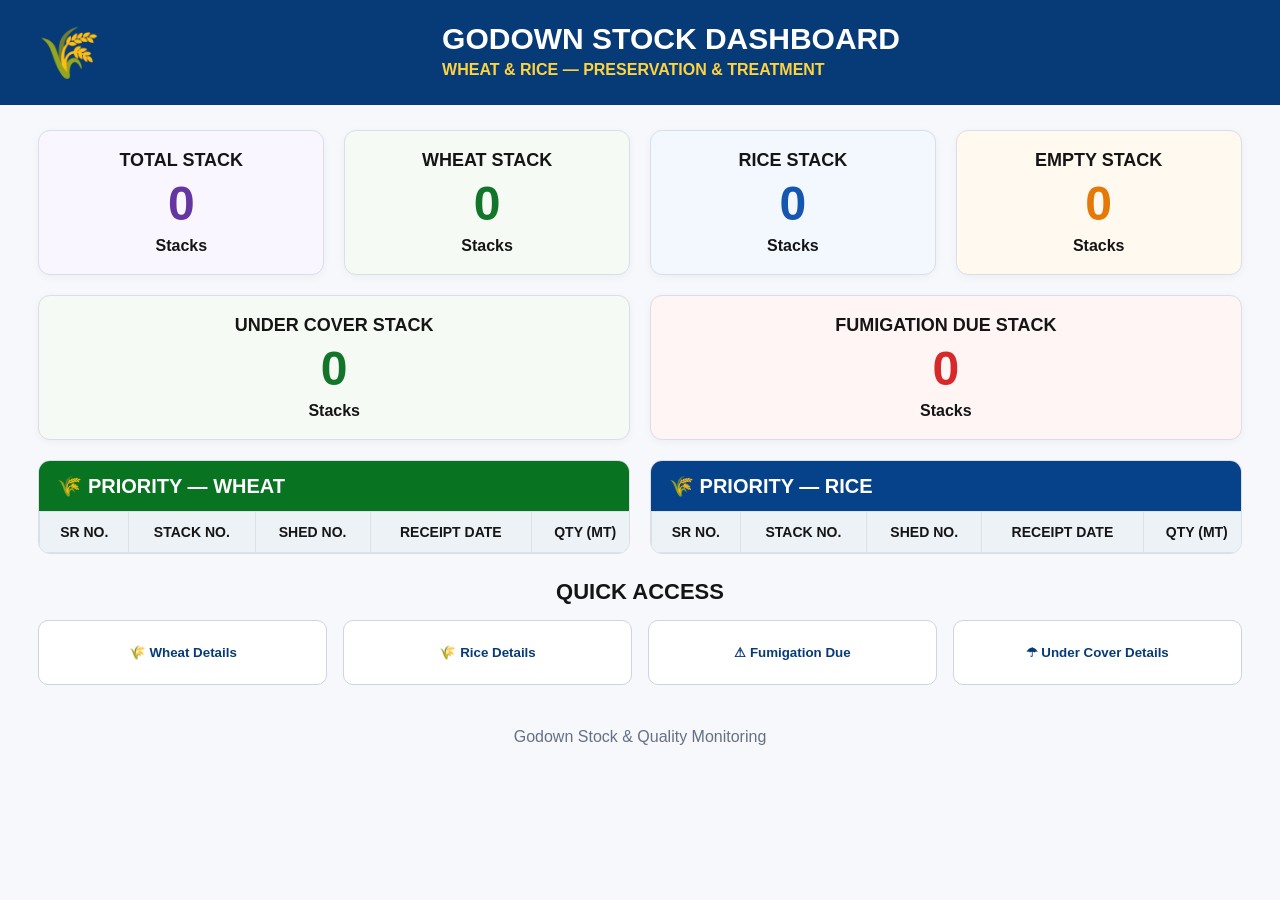
==== commit 416e48bd: "Add files via upload" ====
--- a/index.html
+++ b/index.html
@@ -1,149 +1,8 @@
-<!DOCTYPE html>
-<html lang="en">
-<head>
-  <meta charset="UTF-8">
-  <meta name="viewport" content="width=device-width, initial-scale=1.0">
-  <title>Warehouse Quality Control System</title>
-  <link rel="stylesheet" href="style.css">
-</head>
-<body>
-  <header class="topbar">
-    <div class="brand">
-      <div class="brand-logo">⌂</div>
-      <div>
-        <div class="brand-title">WAREHOUSE QUALITY CONTROL</div>
-        <div class="brand-subtitle">Safe Storage, Better Quality</div>
-      </div>
-    </div>
-
-    <div class="top-actions">
-      <div class="datetime">
-        <span>▣</span>
-        <div><b id="today">--</b><small id="weekday">--</small></div>
-        <span class="clock-icon">◷</span>
-        <b id="clock">--:--:--</b>
-      </div>
-      <button class="login-btn">♙ &nbsp; Login</button>
-    </div>
-  </header>
-
-  <nav class="nav">
-    <a class="active" href="#">⌂ &nbsp; Home</a>
-    <a href="#dashboard">▦ &nbsp; Dashboard</a>
-    <a href="#priority">⚑ &nbsp; Priority View</a>
-    <a href="#stack">☷ &nbsp; Stack Details</a>
-    <a href="#qc">♣ &nbsp; Quality Control</a>
-    <a href="#reports">▤ &nbsp; Reports</a>
-    <a href="#downloads">↓ &nbsp; Downloads</a>
-    <a href="#about">ⓘ &nbsp; About Us</a>
-  </nav>
-
-  <main>
-    <section class="hero">
-      <div class="hero-content">
-        <p class="welcome">Welcome to</p>
-        <h1>Warehouse Quality<br>Control System</h1>
-        <div class="yellow-line"></div>
-        <p class="hero-text">
-          Monitor, control and maintain the quality of stored commodities
-          with real-time tracking and reports.
-        </p>
-        <div class="hero-buttons">
-          <a class="primary-btn" href="#dashboard">▦ &nbsp; View Dashboard</a>
-          <a class="secondary-btn" href="#stack">⌕ &nbsp; Search Stack</a>
-        </div>
-      </div>
-      <div class="hero-image"></div>
-    </section>
-
-    <section class="stats" id="dashboard">
-      <div class="stat-card">
-        <div class="stat-icon blue">◇</div>
-        <div><span>Total Stacks</span><strong id="totalStacks">124</strong><small>All Godowns</small></div>
-      </div>
-      <div class="stat-card">
-        <div class="stat-icon green">♨</div>
-        <div><span>Wheat Stacks</span><strong id="wheatStacks">78</strong><small>62.90%</small></div>
-      </div>
-      <div class="stat-card">
-        <div class="stat-icon orange">♨</div>
-        <div><span>Rice Stacks</span><strong id="riceStacks">46</strong><small>37.10%</small></div>
-      </div>
-      <div class="stat-card">
-        <div class="stat-icon red">♟</div>
-        <div><span>Infested Stacks</span><strong id="infestedStacks">07</strong><small>Needs attention</small></div>
-      </div>
-      <div class="stat-card">
-        <div class="stat-icon purple">▣</div>
-        <div><span>Fumigation Due</span><strong id="fumigationDue">12</strong><small>Due for treatment</small></div>
-      </div>
-    </section>
-
-    <section class="quick-section">
-      <h2>QUICK ACCESS</h2>
-      <div class="quick-grid">
-        <a href="#stack" class="quick-card">
-          <div class="quick-icon blue">⌕</div><h3>Search Stack</h3>
-          <p>Search stack by number, commodity, or category</p>
-        </a>
-        <a href="#under-cover" class="quick-card">
-          <div class="quick-icon green">☷</div><h3>Under Cover Stacks</h3>
-          <p>View all currently under cover stacks</p>
-        </a>
-        <a href="#fumigation" class="quick-card">
-          <div class="quick-icon orange">♟</div><h3>Fumigation Due</h3>
-          <p>Stacks due for fumigation (&gt; 5 days)</p>
-        </a>
-        <a href="#qc" class="quick-card">
-          <div class="quick-icon purple">☑</div><h3>QC Tracker</h3>
-          <p>Quality control inspection and monitoring</p>
-        </a>
-        <a href="#reports" class="quick-card">
-          <div class="quick-icon teal">▥</div><h3>Reports</h3>
-          <p>View and download detailed reports</p>
-        </a>
-        <a href="#downloads" class="quick-card">
-          <div class="quick-icon blue">↓</div><h3>Downloads</h3>
-          <p>Download important documents &amp; formats</p>
-        </a>
-      </div>
-    </section>
-
-
-    <section class="priority-section" id="priority">
-      <div class="priority-head"><div><h2>PRIORITY VIEW (FIFO BASED)</h2><p>Oldest receipt first — separate Wheat and Rice priority.</p></div><div class="priority-actions"><button class="commodity-btn active" onclick="showPriority('all',this)">All</button><button class="commodity-btn" onclick="showPriority('wheat',this)">Wheat</button><button class="commodity-btn" onclick="showPriority('rice',this)">Rice</button></div></div>
-      <div class="priority-table-wrap"><table class="priority-table"><thead><tr><th>Sr. No.</th><th>Shed No.</th><th>Stack No.</th><th>Receipt Date</th><th>Commodity / Crop Year</th><th>Qty (MT)</th><th>Cat</th><th>Remarks</th></tr></thead><tbody id="priorityBody"><tr data-commodity="wheat"><td>1</td><td>14</td><td>14/208</td><td>05.07.26</td><td>Wheat / 2024-25</td><td>173.20</td><td>A</td><td>FIFO</td></tr><tr data-commodity="wheat"><td>2</td><td>18</td><td>18/142</td><td>07.07.26</td><td>Wheat / 2024-25</td><td>150.00</td><td>A</td><td>FIFO</td></tr><tr data-commodity="rice"><td>3</td><td>20</td><td>20/117</td><td>10.07.26</td><td>Rice / 2024-25</td><td>165.40</td><td>B</td><td>FIFO</td></tr></tbody></table></div>
-      <div class="priority-note">Live rows can be connected to your Google Sheet / Excel data.</div>
-    </section>
-
-    <section class="lower" id="stack">
-      <div class="info-panel">
-        <h2>STACK SEARCH</h2>
-        <div class="search-row">
-          <input id="stackSearch" type="search" placeholder="Enter Stack No., Receipt Date, Commodity or Category">
-          <button onclick="searchStack()">Search</button>
-        </div>
-        <div id="searchResult" class="search-result">Enter a stack number or keyword to search.</div>
-      </div>
-      <div class="info-panel" id="qc">
-        <h2>QUALITY CONTROL</h2>
-        <div class="qc-list">
-          <div><span>✓</span> Stack inspection monitoring</div>
-          <div><span>✓</span> Infestation &amp; treatment tracking</div>
-          <div><span>✓</span> Fumigation history</div>
-          <div><span>✓</span> Under-cover monitoring</div>
-        </div>
-      </div>
-    </section>
-  </main>
-
-  <footer id="about">
-    <span>© 2026 Warehouse Quality Control System. All rights reserved.</span>
-    <span>Version 2.0.0</span>
-    <span>For support, contact your system administrator.</span>
-    <button onclick="window.scrollTo({top:0,behavior:'smooth'})">⌃</button>
-  </footer>
-
-  <script src="script.js"></script>
-</body>
-</html>
+<!doctype html><html lang="en"><head><meta charset="utf-8"><meta name="viewport" content="width=device-width,initial-scale=1"><title>Godown Stock Dashboard</title><link rel="stylesheet" href="style.css"></head><body>
+<header><div class="logo">🌾</div><div><h1>GODOWN STOCK DASHBOARD</h1><p>WHEAT & RICE — PRESERVATION & TREATMENT</p></div><div id="clock"></div></header>
+<main>
+<section class="cards four"><div class="card purple"><b>TOTAL STACK</b><strong id="total">0</strong><span>Stacks</span></div><div class="card green"><b>WHEAT STACK</b><strong id="wheat">0</strong><span>Stacks</span></div><div class="card blue"><b>RICE STACK</b><strong id="rice">0</strong><span>Stacks</span></div><div class="card orange"><b>EMPTY STACK</b><strong id="empty">0</strong><span>Stacks</span></div></section>
+<section class="cards two"><div class="card green"><b>UNDER COVER STACK</b><strong id="cover">0</strong><span>Stacks</span></div><div class="card red"><b>FUMIGATION DUE STACK</b><strong id="fumigation">0</strong><span>Stacks</span></div></section>
+<section class="priority"><div class="panel wheat"><h2>🌾 PRIORITY — WHEAT</h2><table><thead><tr><th>SR NO.</th><th>STACK NO.</th><th>SHED NO.</th><th>RECEIPT DATE</th><th>QTY (MT)</th></tr></thead><tbody id="wheatRows"></tbody></table></div><div class="panel rice"><h2>🌾 PRIORITY — RICE</h2><table><thead><tr><th>SR NO.</th><th>STACK NO.</th><th>SHED NO.</th><th>RECEIPT DATE</th><th>QTY (MT)</th></tr></thead><tbody id="riceRows"></tbody></table></div></section>
+<section><h2 class="quicktitle">QUICK ACCESS</h2><div class="quick"><button>🌾 Wheat Details</button><button>🌾 Rice Details</button><button>⚠ Fumigation Due</button><button>☂ Under Cover Details</button></div></section>
+</main><footer>Godown Stock & Quality Monitoring</footer><script src="script.js"></script></body></html>
--- a/style.css
+++ b/style.css
@@ -1,2 +1 @@
-*{box-sizing:border-box}html{scroll-behavior:smooth}body{margin:0;font-family:Arial,Helvetica,sans-serif;color:#13264a;background:#f5f7fa}.topbar{height:94px;background:#061d3d;color:#fff;display:flex;align-items:center;justify-content:space-between;padding:0 30px}.brand{display:flex;align-items:center;gap:14px}.brand-logo{width:58px;height:58px;border:3px solid #fff;border-radius:10px;display:flex;align-items:center;justify-content:center;font-size:34px}.brand-title{font-size:23px;font-weight:800;letter-spacing:.3px}.brand-subtitle{color:#ffc400;font-size:14px;margin-top:5px;font-weight:700}.top-actions{display:flex;gap:14px;align-items:center}.datetime{height:54px;padding:7px 17px;border:1px solid #17375f;border-radius:8px;background:#0b294f;display:flex;align-items:center;gap:10px}.datetime span{font-size:23px}.datetime small{display:block;color:#d9e2ee;margin-top:2px}.clock-icon{margin-left:8px}.login-btn{height:52px;background:transparent;border:1px solid #d9e2ee;color:#fff;border-radius:7px;padding:0 19px;font-size:15px}.nav{height:54px;background:#0b294f;display:flex;align-items:center;padding-left:30px;gap:7px}.nav a{color:#fff;text-decoration:none;padding:13px 17px;border-radius:6px;font-size:15px}.nav a.active,.nav a:hover{background:#1376ed}.hero{height:350px;background:#031a38;color:#fff;position:relative;overflow:hidden;display:flex}.hero-content{width:50%;padding:58px 30px;position:relative;z-index:2;background:linear-gradient(90deg,#031a38 82%,rgba(3,26,56,0))}.welcome{font-size:22px;margin:0 0 8px}.hero h1{font-size:38px;line-height:1.2;margin:0;font-weight:800}.yellow-line{width:80px;height:4px;background:#ffc400;margin:20px 0}.hero-text{font-size:18px;line-height:1.5;max-width:620px}.hero-buttons{display:flex;gap:16px;margin-top:22px}.primary-btn,.secondary-btn{padding:14px 21px;border-radius:5px;text-decoration:none;font-weight:700}.primary-btn{background:#1376ed;color:#fff}.secondary-btn{border:1px solid #fff;color:#fff}.hero-image{position:absolute;right:0;top:0;width:65%;height:100%;background-image:linear-gradient(90deg,#031a38 0%,rgba(3,26,56,.3) 35%,rgba(3,26,56,0) 70%),url('assets/warehouse-hero.png');background-size:cover;background-position:center}.stats{padding:28px 30px;display:grid;grid-template-columns:repeat(5,1fr);gap:15px;background:#f7f8fa}.stat-card{background:#fff;border:1px solid #e4e8ee;border-radius:10px;padding:20px;display:flex;align-items:center;gap:17px;box-shadow:0 2px 6px #0000000d}.stat-card span{display:block;font-size:16px;font-weight:700}.stat-card strong{display:block;font-size:31px;margin:7px 0 3px}.stat-card small{color:#65748b}.stat-icon,.quick-icon{display:flex;align-items:center;justify-content:center;color:#fff;font-weight:700}.stat-icon{width:80px;height:80px;border-radius:12px;font-size:34px;flex:none}.blue{background:#176fe0}.green{background:#46bd24}.orange{background:#ff9414}.red{background:#df3434}.purple{background:#9149c6}.teal{background:#13afa7}.quick-section{margin:0 30px 25px;background:#fff;border:1px solid #e4e8ee;border-radius:10px;padding:18px;box-shadow:0 2px 6px #0000000d}.quick-section h2,.info-panel h2{font-size:19px;margin:0 0 17px;border-left:5px solid #1477ed;padding-left:14px}.quick-grid{display:grid;grid-template-columns:repeat(6,1fr);gap:18px}.quick-card{min-height:180px;border:1px solid #e4e8ee;border-radius:10px;text-align:center;padding:18px;text-decoration:none;color:#13264a;transition:.2s}.quick-card:hover{transform:translateY(-3px);box-shadow:0 7px 20px #00000012}.quick-icon{width:52px;height:52px;border-radius:9px;margin:0 auto 11px;font-size:25px}.quick-card h3{margin:6px 0;font-size:16px}.quick-card p{font-size:13px;line-height:1.45;margin:0}.lower{display:grid;grid-template-columns:1.5fr 1fr;gap:20px;padding:0 30px 30px}.info-panel{background:#fff;border:1px solid #e4e8ee;border-radius:10px;padding:22px}.search-row{display:flex;gap:10px}.search-row input{flex:1;padding:13px;border:1px solid #ccd5e2;border-radius:6px;font-size:14px}.search-row button{background:#1376ed;color:#fff;border:0;border-radius:6px;padding:0 22px;font-weight:700}.search-result{margin-top:15px;background:#f3f6fa;padding:13px;border-radius:6px;color:#596a82}.qc-list div{padding:11px 0;border-bottom:1px solid #edf0f4}.qc-list span{color:#1d9c42;font-weight:bold;margin-right:9px}footer{background:#061d3d;color:#fff;padding:22px 30px;display:flex;align-items:center;justify-content:space-between;font-size:13px}footer button{border:0;background:#1376ed;color:#fff;width:45px;height:38px;border-radius:5px;font-size:20px}@media(max-width:1000px){.stats{grid-template-columns:repeat(2,1fr)}.quick-grid{grid-template-columns:repeat(3,1fr)}.hero-content{width:65%}.hero-image{width:70%}.lower{grid-template-columns:1fr}}@media(max-width:650px){.topbar{height:auto;padding:15px;align-items:flex-start}.brand-title{font-size:16px}.brand-subtitle{font-size:11px}.brand-logo{width:45px;height:45px;font-size:25px}.datetime,.login-btn{display:none}.nav{overflow:auto;padding-left:10px}.nav a{white-space:nowrap;font-size:13px;padding:11px}.hero{height:430px}.hero-content{width:100%;padding:40px 20px;background:linear-gradient(90deg,#031a38 0%,#031a38d9 70%,#031a38aa)}.hero-image{width:100%}.hero h1{font-size:29px}.hero-text{font-size:15px}.stats{padding:15px;grid-template-columns:1fr 1fr;gap:10px}.stat-card{padding:13px;gap:10px}.stat-icon{width:55px;height:55px;font-size:23px}.stat-card strong{font-size:23px}.quick-section,.lower{margin-left:15px;margin-right:15px;padding-left:15px;padding-right:15px}.quick-grid{grid-template-columns:1fr 1fr;gap:10px}.quick-card{min-height:155px;padding:13px}.lower{padding:0 0 20px;display:block}.info-panel{margin-bottom:15px}footer{flex-direction:column;gap:10px;text-align:center}}
-.priority-section{margin:0 30px 25px;background:#fff;border:1px solid #e4e8ee;border-radius:10px;padding:20px;box-shadow:0 2px 6px #0000000d}.priority-head{display:flex;justify-content:space-between;align-items:center;gap:15px;margin-bottom:16px}.priority-head h2{font-size:19px;margin:0;border-left:5px solid #ffc400;padding-left:14px}.priority-head p{margin:7px 0 0;color:#66758a;font-size:13px}.priority-actions{display:flex;gap:8px}.commodity-btn{border:1px solid #cbd5e1;background:#fff;color:#17345c;border-radius:6px;padding:9px 15px;font-weight:700;cursor:pointer}.commodity-btn.active,.commodity-btn:hover{background:#1376ed;color:#fff;border-color:#1376ed}.priority-table-wrap{overflow:auto}.priority-table{width:100%;border-collapse:collapse;min-width:850px;font-size:13px}.priority-table th{background:#0b294f;color:#fff;text-align:left;padding:11px 10px}.priority-table td{padding:10px;border-bottom:1px solid #e9edf2}.priority-note{font-size:11px;color:#7a8797;margin-top:10px}
+*{box-sizing:border-box}body{margin:0;background:#f6f8fb;color:#151515;font-family:Arial,sans-serif}.topbar{background:#073b78;color:#fff}header{min-height:105px;background:#073b78;color:#fff;display:flex;align-items:center;justify-content:space-between;padding:14px 3%;gap:20px}.logo{font-size:50px}h1{margin:0;font-size:30px}header p{margin:5px 0;color:#ffd33d;font-weight:700}.container{max-width:1500px;margin:auto;padding:25px 3%}main{max-width:1500px;margin:auto;padding:25px 3%}.cards{display:grid;gap:20px;margin-bottom:20px}.four{grid-template-columns:repeat(4,1fr)}.two{grid-template-columns:1fr 1fr}.card{min-height:145px;border:1px solid #d9dee8;border-radius:12px;display:flex;flex-direction:column;align-items:center;justify-content:center;background:#fff;box-shadow:0 2px 8px #0000000b}.card b{font-size:18px}.card strong{font-size:48px;line-height:1.05;margin:8px}.card span{font-weight:700}.green{background:#f5fbf4}.green strong{color:#13752a}.blue{background:#f3f8ff}.blue strong{color:#1557b0}.orange{background:#fff9ef}.orange strong{color:#e67808}.red{background:#fff5f5}.red strong{color:#d62929}.purple{background:#faf6ff}.purple strong{color:#6536a2}.priority{display:grid;grid-template-columns:1fr 1fr;gap:20px}.panel{background:white;border:1px solid #d9dee7;border-radius:12px;overflow:auto}h2{margin:0}.panel h2{padding:13px 18px;color:white;font-size:20px}.wheat h2{background:#087321}.rice h2{background:#06428a}table{width:100%;border-collapse:collapse;min-width:600px}th,td{border:1px solid #dce1e8;padding:12px 8px;text-align:center}th{background:#edf2f7;font-size:14px}.quicktitle{text-align:center;margin:25px 0 15px;font-size:22px}.quick{display:grid;grid-template-columns:repeat(4,1fr);gap:16px}.quick button{min-height:65px;background:#fff;border:1px solid #ccd5e1;border-radius:10px;font-weight:700;color:#073b78;cursor:pointer}footer{text-align:center;padding:18px;color:#667085}@media(max-width:900px){.four{grid-template-columns:1fr 1fr}.priority{grid-template-columns:1fr}.quick{grid-template-columns:1fr 1fr}header{align-items:flex-start}h1{font-size:22px}}@media(max-width:560px){header{flex-wrap:wrap}.four,.two,.quick{grid-template-columns:1fr}.card{min-height:120px}header #clock{width:100%;text-align:right}}
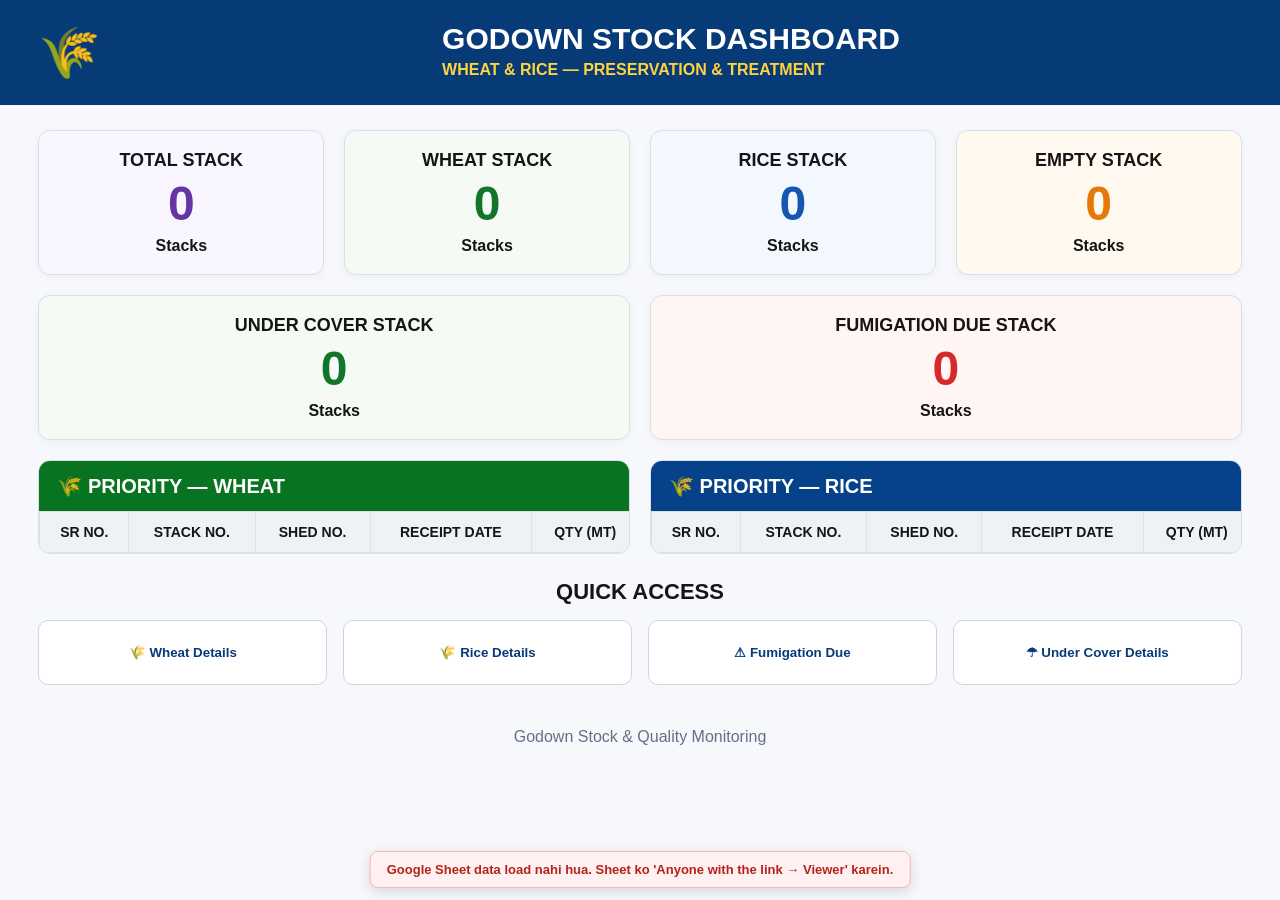
==== commit e97e6f5a: "Fix script tag placement in index.html" ====
--- a/index.html
+++ b/index.html
@@ -6,3 +6,4 @@
 <section class="priority"><div class="panel wheat"><h2>🌾 PRIORITY — WHEAT</h2><table><thead><tr><th>SR NO.</th><th>STACK NO.</th><th>SHED NO.</th><th>RECEIPT DATE</th><th>QTY (MT)</th></tr></thead><tbody id="wheatRows"></tbody></table></div><div class="panel rice"><h2>🌾 PRIORITY — RICE</h2><table><thead><tr><th>SR NO.</th><th>STACK NO.</th><th>SHED NO.</th><th>RECEIPT DATE</th><th>QTY (MT)</th></tr></thead><tbody id="riceRows"></tbody></table></div></section>
 <section><h2 class="quicktitle">QUICK ACCESS</h2><div class="quick"><button>🌾 Wheat Details</button><button>🌾 Rice Details</button><button>⚠ Fumigation Due</button><button>☂ Under Cover Details</button></div></section>
 </main><footer>Godown Stock & Quality Monitoring</footer><script src="script.js"></script></body></html>
+<script src="script.js"></script>
